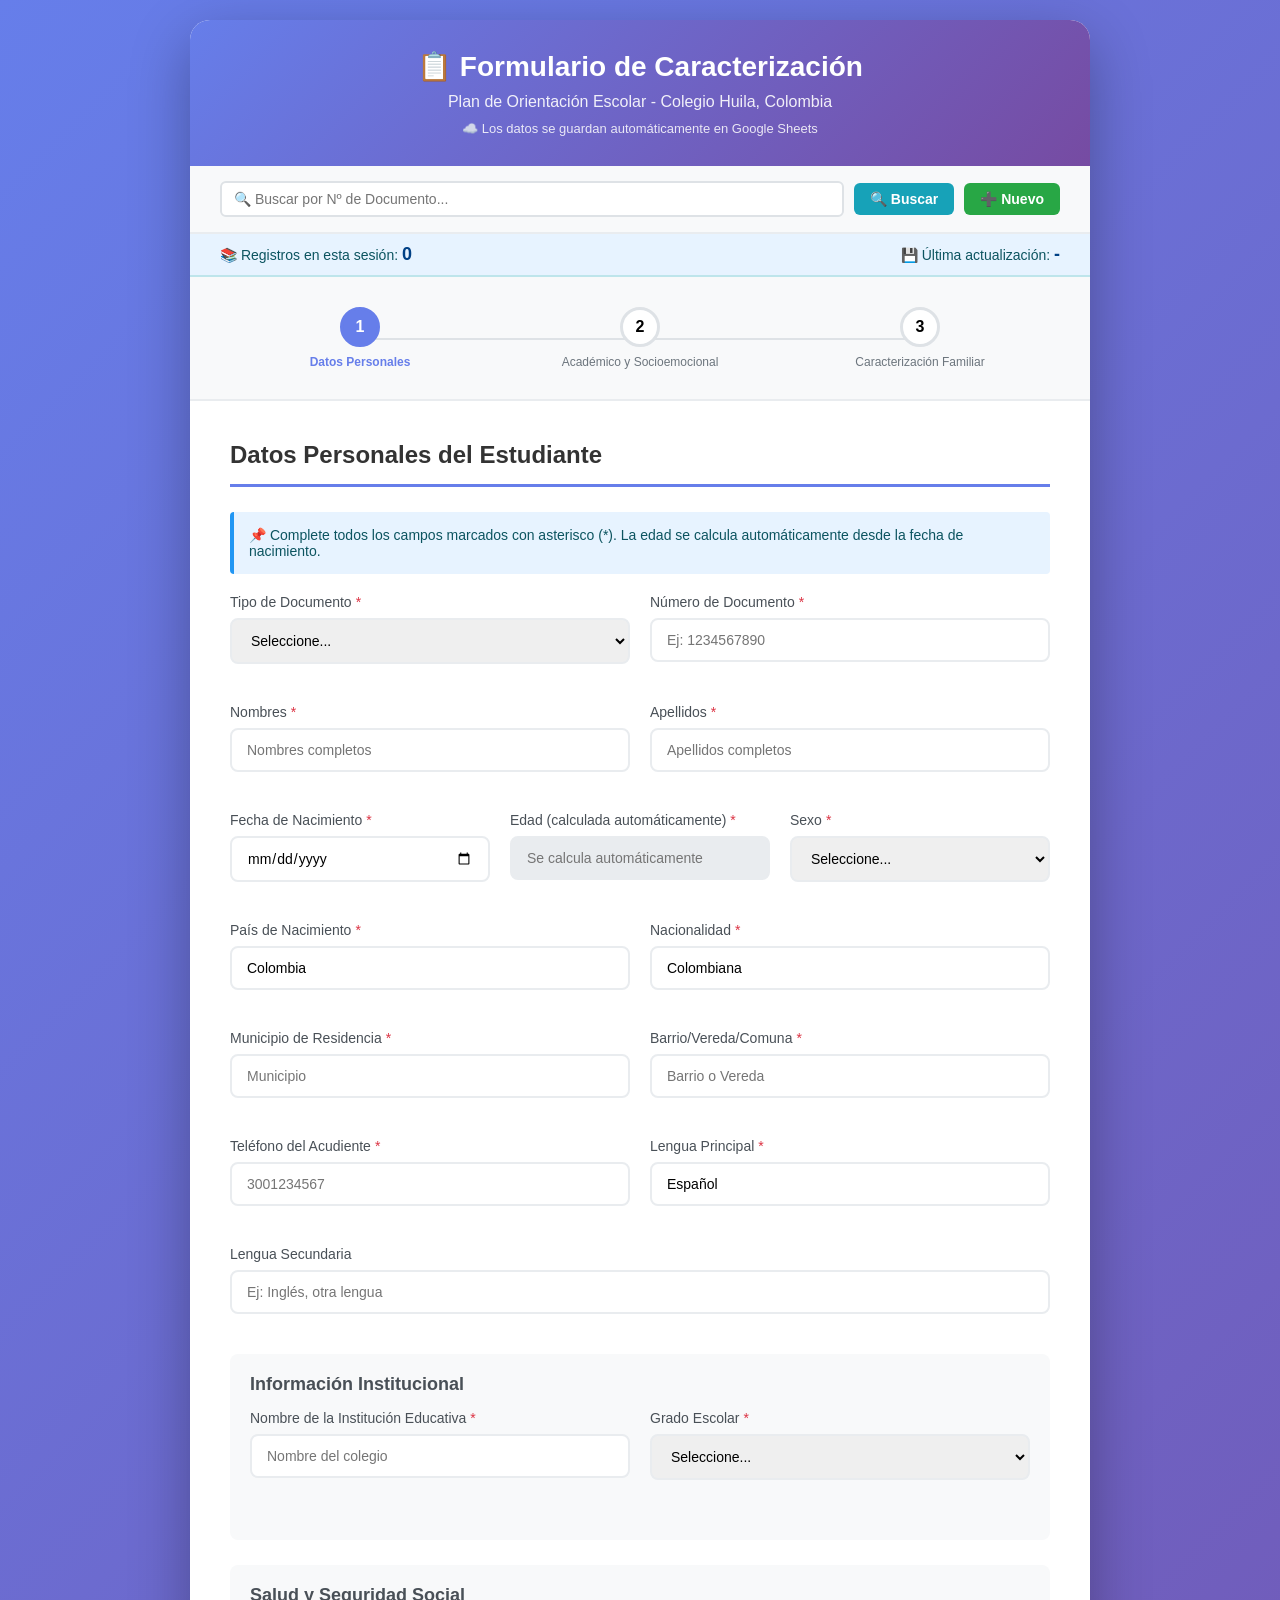
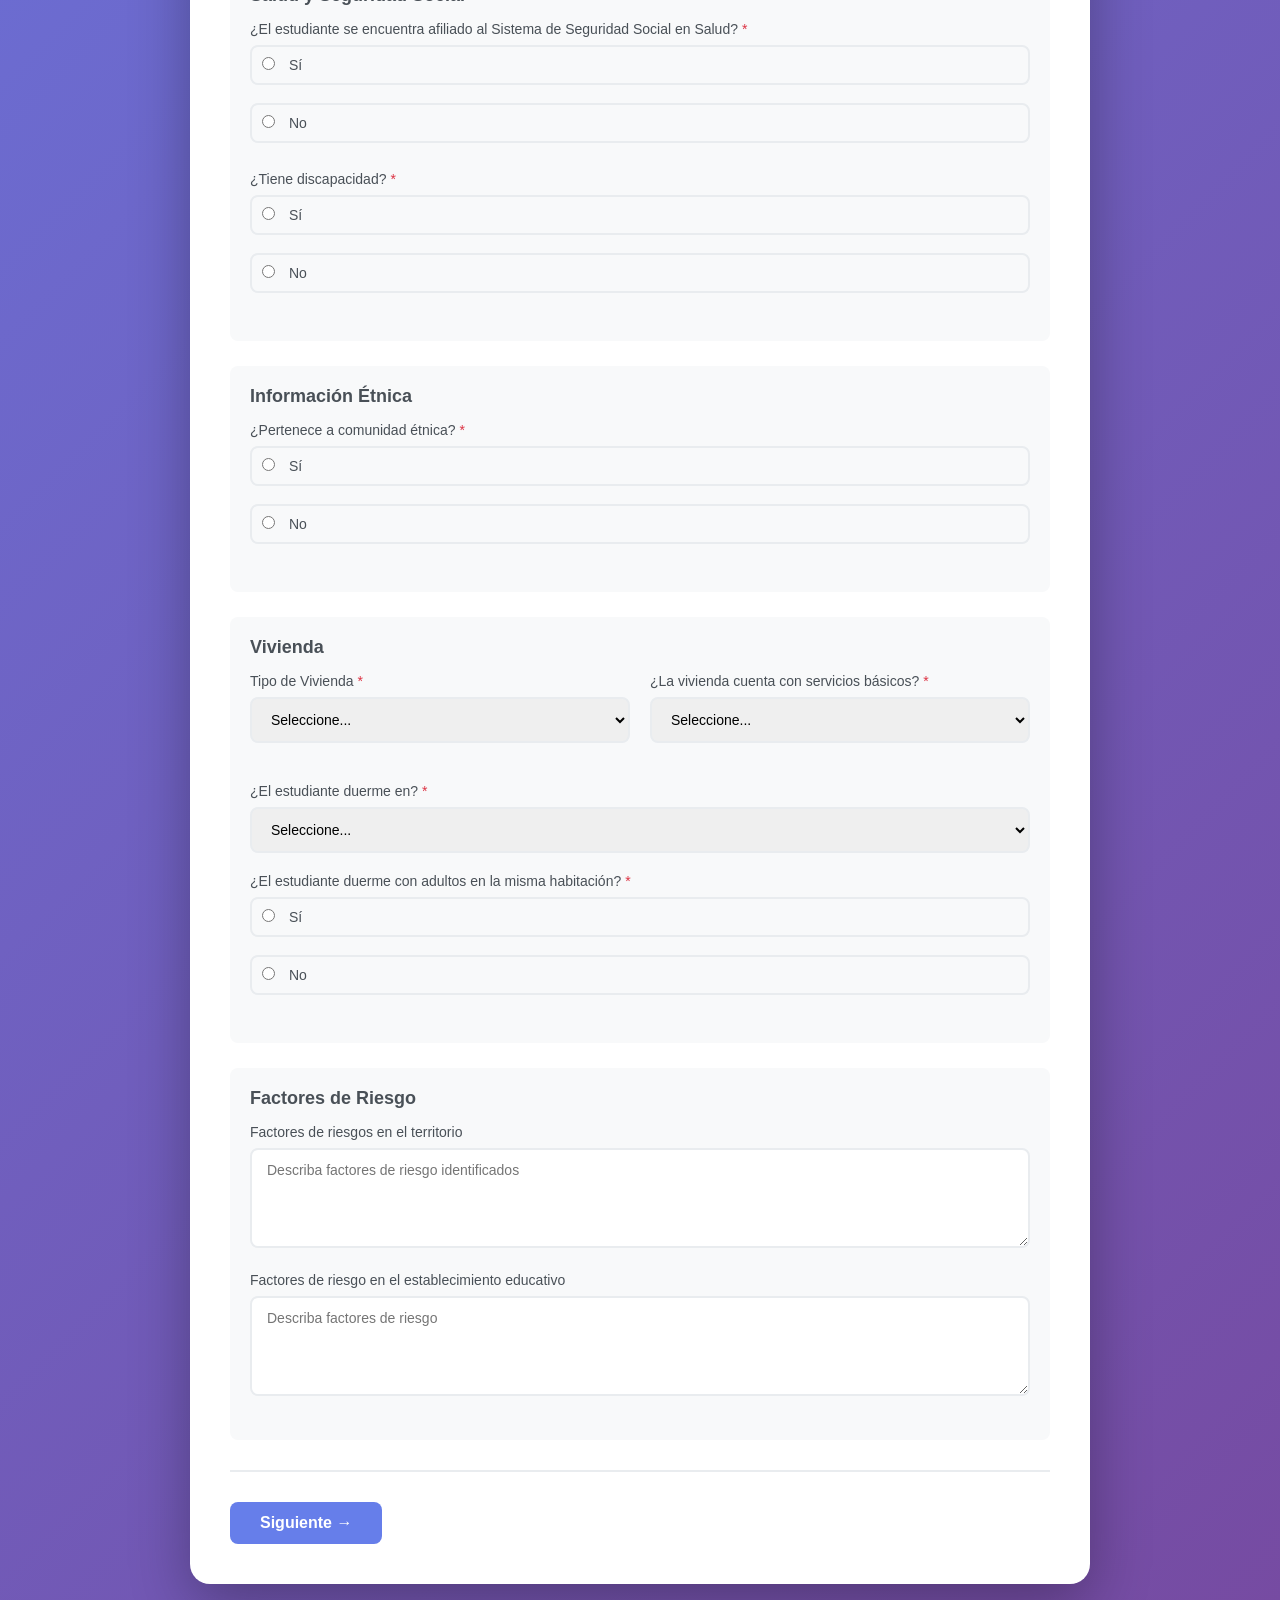
==== index.html @ 30c09727 "Remove Google Sheets configuration section Removed configuration section for Google Sheets integrati" ====
<!DOCTYPE html>
<html lang="es">
<head>
    <meta charset="UTF-8">
    <meta name="viewport" content="width=device-width, initial-scale=1.0">
    <title>Formulario de Caracterización - Plan de Orientación Escolar</title>
    <style>
        * {
            margin: 0;
            padding: 0;
            box-sizing: border-box;
        }

        body {
            font-family: 'Segoe UI', Tahoma, Geneva, Verdana, sans-serif;
            background: linear-gradient(135deg, #667eea 0%, #764ba2 100%);
            min-height: 100vh;
            padding: 20px;
        }

        .container {
            max-width: 900px;
            margin: 0 auto;
            background: white;
            border-radius: 20px;
            box-shadow: 0 20px 60px rgba(0,0,0,0.3);
            overflow: hidden;
        }

        .header {
            background: linear-gradient(135deg, #667eea 0%, #764ba2 100%);
            color: white;
            padding: 30px;
            text-align: center;
        }

        .header h1 {
            font-size: 28px;
            margin-bottom: 10px;
        }

        .header p {
            font-size: 16px;
            opacity: 0.9;
        }

        .toolbar {
            background: #f8f9fa;
            padding: 15px 30px;
            border-bottom: 2px solid #e9ecef;
            display: flex;
            gap: 10px;
            flex-wrap: wrap;
            align-items: center;
        }

        .toolbar input {
            padding: 8px 12px;
            border: 2px solid #dee2e6;
            border-radius: 6px;
            font-size: 14px;
            flex: 1;
            min-width: 200px;
        }

        .toolbar button {
            padding: 8px 16px;
            border: none;
            border-radius: 6px;
            font-weight: 600;
            cursor: pointer;
            transition: all 0.3s ease;
            font-size: 14px;
        }

        .btn-search {
            background: #17a2b8;
            color: white;
        }

        .btn-new {
            background: #28a745;
            color: white;
        }

        .toolbar button:hover {
            transform: translateY(-2px);
            box-shadow: 0 4px 12px rgba(0,0,0,0.2);
        }

        .stats {
            background: #e7f3ff;
            padding: 10px 30px;
            border-bottom: 2px solid #bee5eb;
            display: flex;
            justify-content: space-between;
            align-items: center;
        }

        .stats-item {
            font-size: 14px;
            color: #0c5460;
        }

        .stats-item strong {
            font-size: 18px;
            color: #004085;
        }

        .connection-status {
            display: inline-block;
            width: 10px;
            height: 10px;
            border-radius: 50%;
            background: #dc3545;
            margin-right: 5px;
        }

        .connection-status.connected {
            background: #28a745;
        }

        .progress-bar {
            display: flex;
            justify-content: space-between;
            padding: 20px 30px;
            background: #f8f9fa;
            border-bottom: 2px solid #e9ecef;
        }

        .progress-step {
            flex: 1;
            text-align: center;
            position: relative;
            padding: 10px;
        }

        .progress-step::before {
            content: '';
            position: absolute;
            top: 50%;
            left: 0;
            right: 0;
            height: 2px;
            background: #dee2e6;
            z-index: 0;
        }

        .progress-step:first-child::before {
            left: 50%;
        }

        .progress-step:last-child::before {
            right: 50%;
        }

        .step-circle {
            width: 40px;
            height: 40px;
            border-radius: 50%;
            background: white;
            border: 3px solid #dee2e6;
            display: inline-flex;
            align-items: center;
            justify-content: center;
            font-weight: bold;
            position: relative;
            z-index: 1;
            transition: all 0.3s ease;
        }

        .progress-step.active .step-circle {
            background: #667eea;
            border-color: #667eea;
            color: white;
        }

        .progress-step.completed .step-circle {
            background: #28a745;
            border-color: #28a745;
            color: white;
        }

        .step-label {
            display: block;
            margin-top: 8px;
            font-size: 12px;
            color: #6c757d;
            font-weight: 500;
        }

        .progress-step.active .step-label {
            color: #667eea;
            font-weight: 600;
        }

        .form-content {
            padding: 40px;
        }

        .form-section {
            display: none;
        }

        .form-section.active {
            display: block;
            animation: fadeIn 0.5s ease;
        }

        @keyframes fadeIn {
            from {
                opacity: 0;
                transform: translateY(20px);
            }
            to {
                opacity: 1;
                transform: translateY(0);
            }
        }

        .section-title {
            font-size: 24px;
            color: #333;
            margin-bottom: 25px;
            padding-bottom: 15px;
            border-bottom: 3px solid #667eea;
        }

        .form-row {
            display: grid;
            grid-template-columns: repeat(auto-fit, minmax(250px, 1fr));
            gap: 20px;
            margin-bottom: 20px;
        }

        .form-group {
            margin-bottom: 20px;
        }

        .form-group label {
            display: block;
            margin-bottom: 8px;
            color: #495057;
            font-weight: 500;
            font-size: 14px;
        }

        .form-group label.required::after {
            content: '*';
            color: #dc3545;
            margin-left: 4px;
        }

        .form-group input,
        .form-group select,
        .form-group textarea {
            width: 100%;
            padding: 12px 15px;
            border: 2px solid #e9ecef;
            border-radius: 8px;
            font-size: 14px;
            transition: all 0.3s ease;
            font-family: inherit;
        }

        .form-group input:focus,
        .form-group select:focus,
        .form-group textarea:focus {
            outline: none;
            border-color: #667eea;
            box-shadow: 0 0 0 3px rgba(102, 126, 234, 0.1);
        }

        .form-group input:read-only {
            background: #e9ecef;
            cursor: not-allowed;
        }

        .form-group textarea {
            min-height: 100px;
            resize: vertical;
        }

        .checkbox-group,
        .radio-group {
            display: flex;
            flex-direction: column;
            gap: 10px;
        }

        .checkbox-item,
        .radio-item {
            display: flex;
            align-items: center;
            padding: 10px;
            border: 2px solid #e9ecef;
            border-radius: 8px;
            cursor: pointer;
            transition: all 0.3s ease;
        }

        .checkbox-item:hover,
        .radio-item:hover {
            background: #f8f9fa;
            border-color: #667eea;
        }

        .checkbox-item input,
        .radio-item input {
            width: auto;
            margin-right: 10px;
            cursor: pointer;
        }

        .button-group {
            display: flex;
            justify-content: space-between;
            margin-top: 30px;
            padding-top: 30px;
            border-top: 2px solid #e9ecef;
        }

        .btn {
            padding: 12px 30px;
            border: none;
            border-radius: 8px;
            font-size: 16px;
            font-weight: 600;
            cursor: pointer;
            transition: all 0.3s ease;
            display: inline-flex;
            align-items: center;
            gap: 8px;
        }

        .btn-primary {
            background: #667eea;
            color: white;
        }

        .btn-primary:hover {
            background: #5568d3;
            transform: translateY(-2px);
            box-shadow: 0 5px 15px rgba(102, 126, 234, 0.3);
        }

        .btn-secondary {
            background: #6c757d;
            color: white;
        }

        .btn-secondary:hover {
            background: #5a6268;
        }

        .btn-success {
            background: #28a745;
            color: white;
        }

        .btn-success:hover {
            background: #218838;
            transform: translateY(-2px);
            box-shadow: 0 5px 15px rgba(40, 167, 69, 0.3);
        }

        .btn:disabled {
            opacity: 0.5;
            cursor: not-allowed;
        }

        .alert {
            padding: 15px 20px;
            border-radius: 8px;
            margin-bottom: 20px;
            display: none;
        }

        .alert.show {
            display: block;
            animation: slideDown 0.3s ease;
        }

        @keyframes slideDown {
            from {
                opacity: 0;
                transform: translateY(-10px);
            }
            to {
                opacity: 1;
                transform: translateY(0);
            }
        }

        .alert-success {
            background: #d4edda;
            border: 1px solid #c3e6cb;
            color: #155724;
        }

        .alert-danger {
            background: #f8d7da;
            border: 1px solid #f5c6cb;
            color: #721c24;
        }

        .alert-info {
            background: #d1ecf1;
            border: 1px solid #bee5eb;
            color: #0c5460;
        }

        .subsection {
            background: #f8f9fa;
            padding: 20px;
            border-radius: 8px;
            margin-bottom: 25px;
        }

        .subsection-title {
            font-size: 18px;
            color: #495057;
            margin-bottom: 15px;
            font-weight: 600;
        }

        .info-box {
            background: #e7f3ff;
            border-left: 4px solid #2196F3;
            padding: 15px;
            margin-bottom: 20px;
            border-radius: 4px;
        }

        .info-box p {
            margin: 0;
            color: #0c5460;
            font-size: 14px;
        }

        .loading {
            display: none;
            text-align: center;
            padding: 20px;
        }

        .loading.show {
            display: block;
        }

        .spinner {
            border: 4px solid #f3f3f3;
            border-top: 4px solid #667eea;
            border-radius: 50%;
            width: 40px;
            height: 40px;
            animation: spin 1s linear infinite;
            margin: 0 auto;
        }

        @keyframes spin {
            0% { transform: rotate(0deg); }
            100% { transform: rotate(360deg); }
        }

        @media (max-width: 768px) {
            .form-content {
                padding: 20px;
            }

            .header h1 {
                font-size: 22px;
            }

            .section-title {
                font-size: 20px;
            }

            .toolbar {
                padding: 15px;
            }

            .stats {
                flex-direction: column;
                gap: 10px;
            }
        }
    </style>
</head>
<body>
    <div class="container">
        <div class="header">
            <h1>📋 Formulario de Caracterización</h1>
            <p>Plan de Orientación Escolar - Colegio Huila, Colombia</p>
            <p style="font-size: 13px; margin-top: 10px; opacity: 0.85;">
                ☁️ Los datos se guardan automáticamente en Google Sheets
            </p>
        </div>

        <div class="toolbar">
            <input type="text" id="searchDoc" placeholder="🔍 Buscar por Nº de Documento..." />
            <button class="btn-search" onclick="buscarEstudiante()">🔍 Buscar</button>
            <button class="btn-new" onclick="nuevoRegistro()">➕ Nuevo</button>
        </div>

        <div class="stats">
            <div class="stats-item">
                📚 Registros en esta sesión: <strong id="totalEstudiantes">0</strong>
            </div>
            <div class="stats-item">
                💾 Última actualización: <strong id="ultimaActualizacion">-</strong>
            </div>
        </div>

        <div class="progress-bar">
            <div class="progress-step active" data-step="1">
                <span class="step-circle">1</span>
                <span class="step-label">Datos Personales</span>
            </div>
            <div class="progress-step" data-step="2">
                <span class="step-circle">2</span>
                <span class="step-label">Académico y Socioemocional</span>
            </div>
            <div class="progress-step" data-step="3">
                <span class="step-circle">3</span>
                <span class="step-label">Caracterización Familiar</span>
            </div>
        </div>

        <form id="caracterizacionForm">
            <div class="form-content">
                <div id="alertContainer"></div>
                
                <div class="loading" id="loadingIndicator">
                    <div class="spinner"></div>
                    <p style="margin-top: 10px; color: #667eea;">Guardando en Google Sheets...</p>
                </div>

                <!-- SECCIÓN 1: DATOS PERSONALES DEL ESTUDIANTE -->
                <div class="form-section active" data-section="1">
                    <h2 class="section-title">Datos Personales del Estudiante</h2>
                    
                    <div class="info-box">
                        <p>📌 Complete todos los campos marcados con asterisco (*). La edad se calcula automáticamente desde la fecha de nacimiento.</p>
                    </div>

                    <div class="form-row">
                        <div class="form-group">
                            <label class="required">Tipo de Documento</label>
                            <select name="tipoDocumento" required>
                                <option value="">Seleccione...</option>
                                <option value="TI">Tarjeta de Identidad</option>
                                <option value="CC">Cédula de Ciudadanía</option>
                                <option value="NUIP">NUIP</option>
                                <option value="CE">Cédula de Extranjería</option>
                            </select>
                        </div>

                        <div class="form-group">
                            <label class="required">Número de Documento</label>
                            <input type="text" name="numeroDocumento" id="numeroDocumento" required placeholder="Ej: 1234567890">
                        </div>
                    </div>

                    <div class="form-row">
                        <div class="form-group">
                            <label class="required">Nombres</label>
                            <input type="text" name="nombres" required placeholder="Nombres completos">
                        </div>

                        <div class="form-group">
                            <label class="required">Apellidos</label>
                            <input type="text" name="apellidos" required placeholder="Apellidos completos">
                        </div>
                    </div>

                    <div class="form-row">
                        <div class="form-group">
                            <label class="required">Fecha de Nacimiento</label>
                            <input type="date" name="fechaNacimiento" id="fechaNacimiento" required>
                        </div>

                        <div class="form-group">
                            <label class="required">Edad (calculada automáticamente)</label>
                            <input type="number" name="edad" id="edad" readonly placeholder="Se calcula automáticamente">
                        </div>

                        <div class="form-group">
                            <label class="required">Sexo</label>
                            <select name="sexo" required>
                                <option value="">Seleccione...</option>
                                <option value="M">Masculino</option>
                                <option value="F">Femenino</option>
                            </select>
                        </div>
                    </div>

                    <div class="form-row">
                        <div class="form-group">
                            <label class="required">País de Nacimiento</label>
                            <input type="text" name="paisNacimiento" required value="Colombia">
                        </div>

                        <div class="form-group">
                            <label class="required">Nacionalidad</label>
                            <input type="text" name="nacionalidad" required value="Colombiana">
                        </div>
                    </div>

                    <div class="form-row">
                        <div class="form-group">
                            <label class="required">Municipio de Residencia</label>
                            <input type="text" name="municipioResidencia" required placeholder="Municipio">
                        </div>

                        <div class="form-group">
                            <label class="required">Barrio/Vereda/Comuna</label>
                            <input type="text" name="barrioVereda" required placeholder="Barrio o Vereda">
                        </div>
                    </div>

                    <div class="form-row">
                        <div class="form-group">
                            <label class="required">Teléfono del Acudiente</label>
                            <input type="tel" name="telefonoAcudiente" required placeholder="3001234567">
                        </div>

                        <div class="form-group">
                            <label class="required">Lengua Principal</label>
                            <input type="text" name="lenguaPrincipal" required value="Español">
                        </div>
                    </div>

                    <div class="form-row">
                        <div class="form-group">
                            <label>Lengua Secundaria</label>
                            <input type="text" name="lenguaSecundaria" placeholder="Ej: Inglés, otra lengua">
                        </div>
                    </div>

                    <div class="subsection">
                        <h3 class="subsection-title">Información Institucional</h3>
                        
                        <div class="form-row">
                            <div class="form-group">
                                <label class="required">Nombre de la Institución Educativa</label>
                                <input type="text" name="institucionEducativa" required placeholder="Nombre del colegio">
                            </div>

                            <div class="form-group">
                                <label class="required">Grado Escolar</label>
                                <select name="gradoEscolar" required>
                                    <option value="">Seleccione...</option>
                                    <option value="Transición">Transición</option>
                                    <option value="1">Primero</option>
                                    <option value="2">Segundo</option>
                                    <option value="3">Tercero</option>
                                    <option value="4">Cuarto</option>
                                    <option value="5">Quinto</option>
                                    <option value="6">Sexto</option>
                                    <option value="7">Séptimo</option>
                                    <option value="8">Octavo</option>
                                    <option value="9">Noveno</option>
                                    <option value="10">Décimo</option>
                                    <option value="11">Once</option>
                                </select>
                            </div>
                        </div>
                    </div>

                    <div class="subsection">
                        <h3 class="subsection-title">Salud y Seguridad Social</h3>
                        
                        <div class="form-group">
                            <label class="required">¿El estudiante se encuentra afiliado al Sistema de Seguridad Social en Salud?</label>
                            <div class="radio-group">
                                <label class="radio-item">
                                    <input type="radio" name="afiliadoSalud" value="Si" required>
                                    Sí
                                </label>
                                <label class="radio-item">
                                    <input type="radio" name="afiliadoSalud" value="No" required>
                                    No
                                </label>
                            </div>
                        </div>

                        <div class="form-group">
                            <label class="required">¿Tiene discapacidad?</label>
                            <div class="radio-group">
                                <label class="radio-item">
                                    <input type="radio" name="tieneDiscapacidad" value="Si" required>
                                    Sí
                                </label>
                                <label class="radio-item">
                                    <input type="radio" name="tieneDiscapacidad" value="No" required>
                                    No
                                </label>
                            </div>
                        </div>

                        <div class="form-group" id="categoriaDiscapacidadGroup" style="display:none;">
                            <label>Categoría de Discapacidad</label>
                            <select name="categoriaDiscapacidad">
                                <option value="">Seleccione...</option>
                                <option value="Fisica">Física</option>
                                <option value="Visual">Visual</option>
                                <option value="Auditiva">Auditiva</option>
                                <option value="Cognitiva">Cognitiva</option>
                                <option value="Psicosocial">Psicosocial</option>
                                <option value="Multiple">Múltiple</option>
                                <option value="Otra">Otra</option>
                            </select>
                        </div>
                    </div>

                    <div class="subsection">
                        <h3 class="subsection-title">Información Étnica</h3>
                        
                        <div class="form-group">
                            <label class="required">¿Pertenece a comunidad étnica?</label>
                            <div class="radio-group">
                                <label class="radio-item">
                                    <input type="radio" name="perteneceEtnia" value="Si" required>
                                    Sí
                                </label>
                                <label class="radio-item">
                                    <input type="radio" name="perteneceEtnia" value="No" required>
                                    No
                                </label>
                            </div>
                        </div>

                        <div class="form-group" id="tipoEtniaGroup" style="display:none;">
                            <label>Tipo de Etnia</label>
                            <select name="tipoEtnia">
                                <option value="">Seleccione...</option>
                                <option value="Indigena">Indígena</option>
                                <option value="Afrodescendiente">Afrodescendiente</option>
                                <option value="Raizal">Raizal</option>
                                <option value="Palenquero">Palenquero</option>
                                <option value="Gitano">Gitano/ROM</option>
                            </select>
                        </div>

                        <div class="form-group" id="puebloIndigenaGroup" style="display:none;">
                            <label>Si es indígena, mencione pueblo o resguardo</label>
                            <input type="text" name="puebloIndigena" placeholder="Nombre del pueblo o resguardo">
                        </div>
                    </div>

                    <div class="subsection">
                        <h3 class="subsection-title">Vivienda</h3>
                        
                        <div class="form-row">
                            <div class="form-group">
                                <label class="required">Tipo de Vivienda</label>
                                <select name="tipoVivienda" required>
                                    <option value="">Seleccione...</option>
                                    <option value="Casa">Casa</option>
                                    <option value="Apartamento">Apartamento</option>
                                    <option value="Cuarto">Cuarto</option>
                                    <option value="Otro">Otro</option>
                                </select>
                            </div>

                            <div class="form-group">
                                <label class="required">¿La vivienda cuenta con servicios básicos?</label>
                                <select name="serviciosBasicos" required>
                                    <option value="">Seleccione...</option>
                                    <option value="Todos">Todos los servicios</option>
                                    <option value="Parcial">Servicios parciales</option>
                                    <option value="Ninguno">Sin servicios</option>
                                </select>
                            </div>
                        </div>

                        <div class="form-group">
                            <label class="required">¿El estudiante duerme en?</label>
                            <select name="estudianteDuermeEn" required>
                                <option value="">Seleccione...</option>
                                <option value="Cama propia">Cama propia</option>
                                <option value="Cama compartida con hermanos">Cama compartida con hermanos</option>
                                <option value="Cama compartida con adultos">Cama compartida con adultos</option>
                                <option value="Otro">Otro</option>
                            </select>
                        </div>

                        <div class="form-group">
                            <label class="required">¿El estudiante duerme con adultos en la misma habitación?</label>
                            <div class="radio-group">
                                <label class="radio-item">
                                    <input type="radio" name="duermeConAdultos" value="Si" required>
                                    Sí
                                </label>
                                <label class="radio-item">
                                    <input type="radio" name="duermeConAdultos" value="No" required>
                                    No
                                </label>
                            </div>
                        </div>
                    </div>

                    <div class="subsection">
                        <h3 class="subsection-title">Factores de Riesgo</h3>
                        
                        <div class="form-group">
                            <label>Factores de riesgos en el territorio</label>
                            <textarea name="factoresRiesgoTerritorio" placeholder="Describa factores de riesgo identificados"></textarea>
                        </div>

                        <div class="form-group">
                            <label>Factores de riesgo en el establecimiento educativo</label>
                            <textarea name="factoresRiesgoColegio" placeholder="Describa factores de riesgo"></textarea>
                        </div>
                    </div>
                </div>

                <!-- SECCIÓN 2: ACADÉMICO Y SOCIOEMOCIONAL -->
                <div class="form-section" data-section="2">
                    <h2 class="section-title">Caracterización Académica y Socioemocional</h2>
                    
                    <div class="info-box">
                        <p>🎓 Esta sección nos ayuda a conocer mejor tus intereses, fortalezas y necesidades.</p>
                    </div>

                    <div class="subsection">
                        <h3 class="subsection-title">Aspecto Académico</h3>
                        
                        <div class="form-group">
                            <label>¿Qué aspectos del colegio te generan más entusiasmo o motivación?</label>
                            <textarea name="entusiasmoMotivacion" placeholder="Comparte qué es lo que más te gusta del colegio..."></textarea>
                        </div>

                        <div class="form-group">
                            <label>¿En qué asignaturas te sientes más fuerte y en cuáles necesitas apoyo?</label>
                            <textarea name="asignaturasFortalezas" placeholder="Menciona las asignaturas..."></textarea>
                        </div>

                        <div class="form-group">
                            <label>¿Tienes un lugar adecuado para estudiar en casa?</label>
                            <div class="radio-group">
                                <label class="radio-item">
                                    <input type="radio" name="lugarEstudio" value="Si">
                                    Sí
                                </label>
                                <label class="radio-item">
                                    <input type="radio" name="lugarEstudio" value="No">
                                    No
                                </label>
                                <label class="radio-item">
                                    <input type="radio" name="lugarEstudio" value="A veces">
                                    A veces
                                </label>
                            </div>
                        </div>
                    </div>

                    <div class="subsection">
                        <h3 class="subsection-title">Aspecto Socioemocional</h3>
                        
                        <div class="form-group">
                            <label>¿Cómo sueles manejar las emociones fuertes?</label>
                            <textarea name="manejoEmociones" placeholder="Describe cómo manejas tus emociones..."></textarea>
                        </div>

                        <div class="form-group">
                            <label>¿Qué acciones haces para cuidar tu salud física y emocional?</label>
                            <textarea name="accionesSalud" placeholder="Comparte qué haces para cuidarte..."></textarea>
                        </div>
                    </div>
                </div>

                <!-- SECCIÓN 3: CARACTERIZACIÓN FAMILIAR -->
                <div class="form-section" data-section="3">
                    <h2 class="section-title">Caracterización Familiar</h2>
                    
                    <div class="info-box">
                        <p>👨‍👩‍👧‍👦 Información del contexto familiar del estudiante.</p>
                    </div>

                    <div class="subsection">
                        <h3 class="subsection-title">Información de la Madre</h3>
                        
                        <div class="form-row">
                            <div class="form-group">
                                <label>Documento</label>
                                <input type="text" name="documentoMadre" placeholder="Número de documento">
                            </div>

                            <div class="form-group">
                                <label>Edad</label>
                                <input type="number" name="edadMadre" min="18" max="100">
                            </div>
                        </div>

                        <div class="form-row">
                            <div class="form-group">
                                <label>Nivel de escolaridad</label>
                                <select name="escolaridadMadre">
                                    <option value="">Seleccione...</option>
                                    <option value="Ninguno">Ninguno</option>
                                    <option value="Primaria incompleta">Primaria incompleta</option>
                                    <option value="Primaria completa">Primaria completa</option>
                                    <option value="Secundaria incompleta">Secundaria incompleta</option>
                                    <option value="Secundaria completa">Secundaria completa</option>
                                    <option value="Técnico">Técnico</option>
                                    <option value="Tecnólogo">Tecnólogo</option>
                                    <option value="Profesional">Profesional</option>
                                    <option value="Posgrado">Posgrado</option>
                                </select>
                            </div>

                            <div class="form-group">
                                <label>Ocupación</label>
                                <input type="text" name="ocupacionMadre">
                            </div>
                        </div>
                    </div>

                    <div class="subsection">
                        <h3 class="subsection-title">Información del Padre</h3>
                        
                        <div class="form-row">
                            <div class="form-group">
                                <label>Documento</label>
                                <input type="text" name="documentoPadre" placeholder="Número de documento">
                            </div>

                            <div class="form-group">
                                <label>Edad</label>
                                <input type="number" name="edadPadre" min="18" max="100">
                            </div>
                        </div>

                        <div class="form-row">
                            <div class="form-group">
                                <label>Nivel de escolaridad</label>
                                <select name="escolaridadPadre">
                                    <option value="">Seleccione...</option>
                                    <option value="Ninguno">Ninguno</option>
                                    <option value="Primaria incompleta">Primaria incompleta</option>
                                    <option value="Primaria completa">Primaria completa</option>
                                    <option value="Secundaria incompleta">Secundaria incompleta</option>
                                    <option value="Secundaria completa">Secundaria completa</option>
                                    <option value="Técnico">Técnico</option>
                                    <option value="Tecnólogo">Tecnólogo</option>
                                    <option value="Profesional">Profesional</option>
                                    <option value="Posgrado">Posgrado</option>
                                </select>
                            </div>

                            <div class="form-group">
                                <label>Ocupación</label>
                                <input type="text" name="ocupacionPadre">
                            </div>
                        </div>
                    </div>

                    <div class="subsection">
                        <h3 class="subsection-title">Composición Familiar</h3>
                        
                        <div class="form-group">
                            <label>Número de hermanos</label>
                            <input type="number" name="numeroHermanos" min="0" max="20">
                        </div>

                        <div class="form-group">
                            <label>Personas en el núcleo familiar</label>
                            <input type="number" name="personasNucleoFamiliar" min="1" max="30">
                        </div>
                    </div>
                </div>

                <!-- Botones de navegación -->
                <div class="button-group">
                    <button type="button" class="btn btn-secondary" id="prevBtn" style="display: none;">
                        ← Anterior
                    </button>
                    <button type="button" class="btn btn-primary" id="nextBtn">
                        Siguiente →
                    </button>
                    <button type="submit" class="btn btn-success" id="submitBtn" style="display: none;">
                        ☁️ Guardar en Google Sheets
                    </button>
                </div>
            </div>
        </form>
    </div>

    <script>
        // ============================================
        // CONFIGURACIÓN PERMANENTE
        // ============================================
        // URL de Google Apps Script (ya configurada)
        const GOOGLE_SCRIPT_URL = 'https://script.google.com/macros/s/AKfycbyZUnnhCw5KiCK1lvPFrTEKkR_JdPNa5Srig6cPA4wccN9uQWuBNBoA_IhY4uYNhBcLag/exec';
        
        // Variables globales
        let currentSection = 1;
        const totalSections = 3;
        const form = document.getElementById('caracterizacionForm');
        const prevBtn = document.getElementById('prevBtn');
        const nextBtn = document.getElementById('nextBtn');
        const submitBtn = document.getElementById('submitBtn');
        let contadorRegistros = 0;

        // Cargar URL guardada y ocultar configuración siempre
        window.addEventListener('load', () => {
            // La URL ya está hardcodeada en el código como GOOGLE_SCRIPT_URL
            // No se necesita configuración manual
        });

        // Cálculo automático de edad
        document.getElementById('fechaNacimiento').addEventListener('change', function() {
            const fechaNac = new Date(this.value);
            const hoy = new Date();
            let edad = hoy.getFullYear() - fechaNac.getFullYear();
            const mes = hoy.getMonth() - fechaNac.getMonth();
            
            if (mes < 0 || (mes === 0 && hoy.getDate() < fechaNac.getDate())) {
                edad--;
            }
            
            document.getElementById('edad').value = edad;
        });

        // Función para mostrar alertas
        function showAlert(message, type = 'success') {
            const alertContainer = document.getElementById('alertContainer');
            const alert = document.createElement('div');
            alert.className = `alert alert-${type} show`;
            alert.textContent = message;
            alertContainer.appendChild(alert);
            
            setTimeout(() => {
                alert.classList.remove('show');
                setTimeout(() => alert.remove(), 300);
            }, 5000);
        }

        // Función para buscar estudiante
        function buscarEstudiante() {
            const docBusqueda = document.getElementById('searchDoc').value.trim();
            
            if (!docBusqueda) {
                showAlert('⚠️ Ingrese un número de documento', 'danger');
                return;
            }

            document.getElementById('loadingIndicator').classList.add('show');

            fetch(GOOGLE_SCRIPT_URL + '?action=search&doc=' + docBusqueda)
                .then(response => response.json())
                .then(data => {
                    document.getElementById('loadingIndicator').classList.remove('show');
                    if (data.result === 'found') {
                        // Cargar datos en el formulario
                        for (let key in data.estudiante) {
                            const field = form.elements[key];
                            if (field) {
                                if (field.type === 'radio') {
                                    const option = form.querySelector(`[name="${key}"][value="${data.estudiante[key]}"]`);
                                    if (option) option.checked = true;
                                } else {
                                    field.value = data.estudiante[key];
                                }
                            }
                        }
                        showAlert(`✅ Estudiante encontrado: ${data.estudiante.nombres}`, 'info');
                    } else {
                        showAlert('❌ No se encontró estudiante con ese documento', 'danger');
                    }
                })
                .catch(error => {
                    document.getElementById('loadingIndicator').classList.remove('show');
                    showAlert('❌ Error al buscar: ' + error.message, 'danger');
                });
        }

        // Función para nuevo registro
        function nuevoRegistro() {
            form.reset();
            document.getElementById('searchDoc').value = '';
            currentSection = 1;
            showSection(1);
            showAlert('📝 Formulario limpio para nuevo registro', 'info');
        }

        // Función para actualizar visualización de secciones
        function showSection(n) {
            const sections = document.querySelectorAll('.form-section');
            const progressSteps = document.querySelectorAll('.progress-step');
            
            sections.forEach(section => section.classList.remove('active'));
            sections[n - 1].classList.add('active');
            
            progressSteps.forEach((step, index) => {
                step.classList.remove('active', 'completed');
                if (index + 1 < n) {
                    step.classList.add('completed');
                } else if (index + 1 === n) {
                    step.classList.add('active');
                }
            });
            
            prevBtn.style.display = n === 1 ? 'none' : 'inline-flex';
            nextBtn.style.display = n === totalSections ? 'none' : 'inline-flex';
            submitBtn.style.display = n === totalSections ? 'inline-flex' : 'none';
            
            window.scrollTo({ top: 0, behavior: 'smooth' });
        }

        // Validar sección actual
        function validateCurrentSection() {
            const currentSectionElement = document.querySelector(`.form-section[data-section="${currentSection}"]`);
            const requiredFields = currentSectionElement.querySelectorAll('[required]');
            
            for (let field of requiredFields) {
                if (!field.value.trim()) {
                    field.focus();
                    showAlert('⚠️ Complete todos los campos obligatorios (*)', 'danger');
                    return false;
                }
            }
            return true;
        }

        // Navegación
        nextBtn.addEventListener('click', () => {
            if (validateCurrentSection()) {
                currentSection++;
                showSection(currentSection);
            }
        });

        prevBtn.addEventListener('click', () => {
            currentSection--;
            showSection(currentSection);
        });

        // Lógica condicional
        document.querySelector('[name="tieneDiscapacidad"]').addEventListener('change', (e) => {
            document.getElementById('categoriaDiscapacidadGroup').style.display = 
                e.target.value === 'Si' ? 'block' : 'none';
        });

        document.querySelector('[name="perteneceEtnia"]').addEventListener('change', (e) => {
            document.getElementById('tipoEtniaGroup').style.display = 
                e.target.value === 'Si' ? 'block' : 'none';
        });

        document.addEventListener('change', (e) => {
            if (e.target.name === 'tipoEtnia') {
                document.getElementById('puebloIndigenaGroup').style.display = 
                    e.target.value === 'Indigena' ? 'block' : 'none';
            }
        });

        // Manejo del envío a Google Sheets
        form.addEventListener('submit', (e) => {
            e.preventDefault();
            
            if (!validateCurrentSection()) return;

            const formData = new FormData(form);
            const estudiante = {};
            
            for (let [key, value] of formData.entries()) {
                estudiante[key] = value;
            }

            estudiante.fechaRegistro = new Date().toLocaleString('es-CO');

            document.getElementById('loadingIndicator').classList.add('show');

            // Enviar a Google Sheets usando la URL configurada
            fetch(GOOGLE_SCRIPT_URL, {
                method: 'POST',
                mode: 'no-cors',
                headers: {
                    'Content-Type': 'application/json',
                },
                body: JSON.stringify(estudiante)
            })
            .then(() => {
                document.getElementById('loadingIndicator').classList.remove('show');
                contadorRegistros++;
                document.getElementById('totalEstudiantes').textContent = contadorRegistros;
                document.getElementById('ultimaActualizacion').textContent = new Date().toLocaleTimeString('es-CO');
                
                showAlert('✅ Datos guardados exitosamente en Google Sheets', 'success');
                
                setTimeout(() => {
                    if (confirm('¿Desea registrar otro estudiante?')) {
                        nuevoRegistro();
                    }
                }, 1500);
            })
            .catch(error => {
                document.getElementById('loadingIndicator').classList.remove('show');
                showAlert('❌ Error al guardar: ' + error.message, 'danger');
            });
        });

        // Inicializar
        showSection(1);
    </script>
</body>
</html>
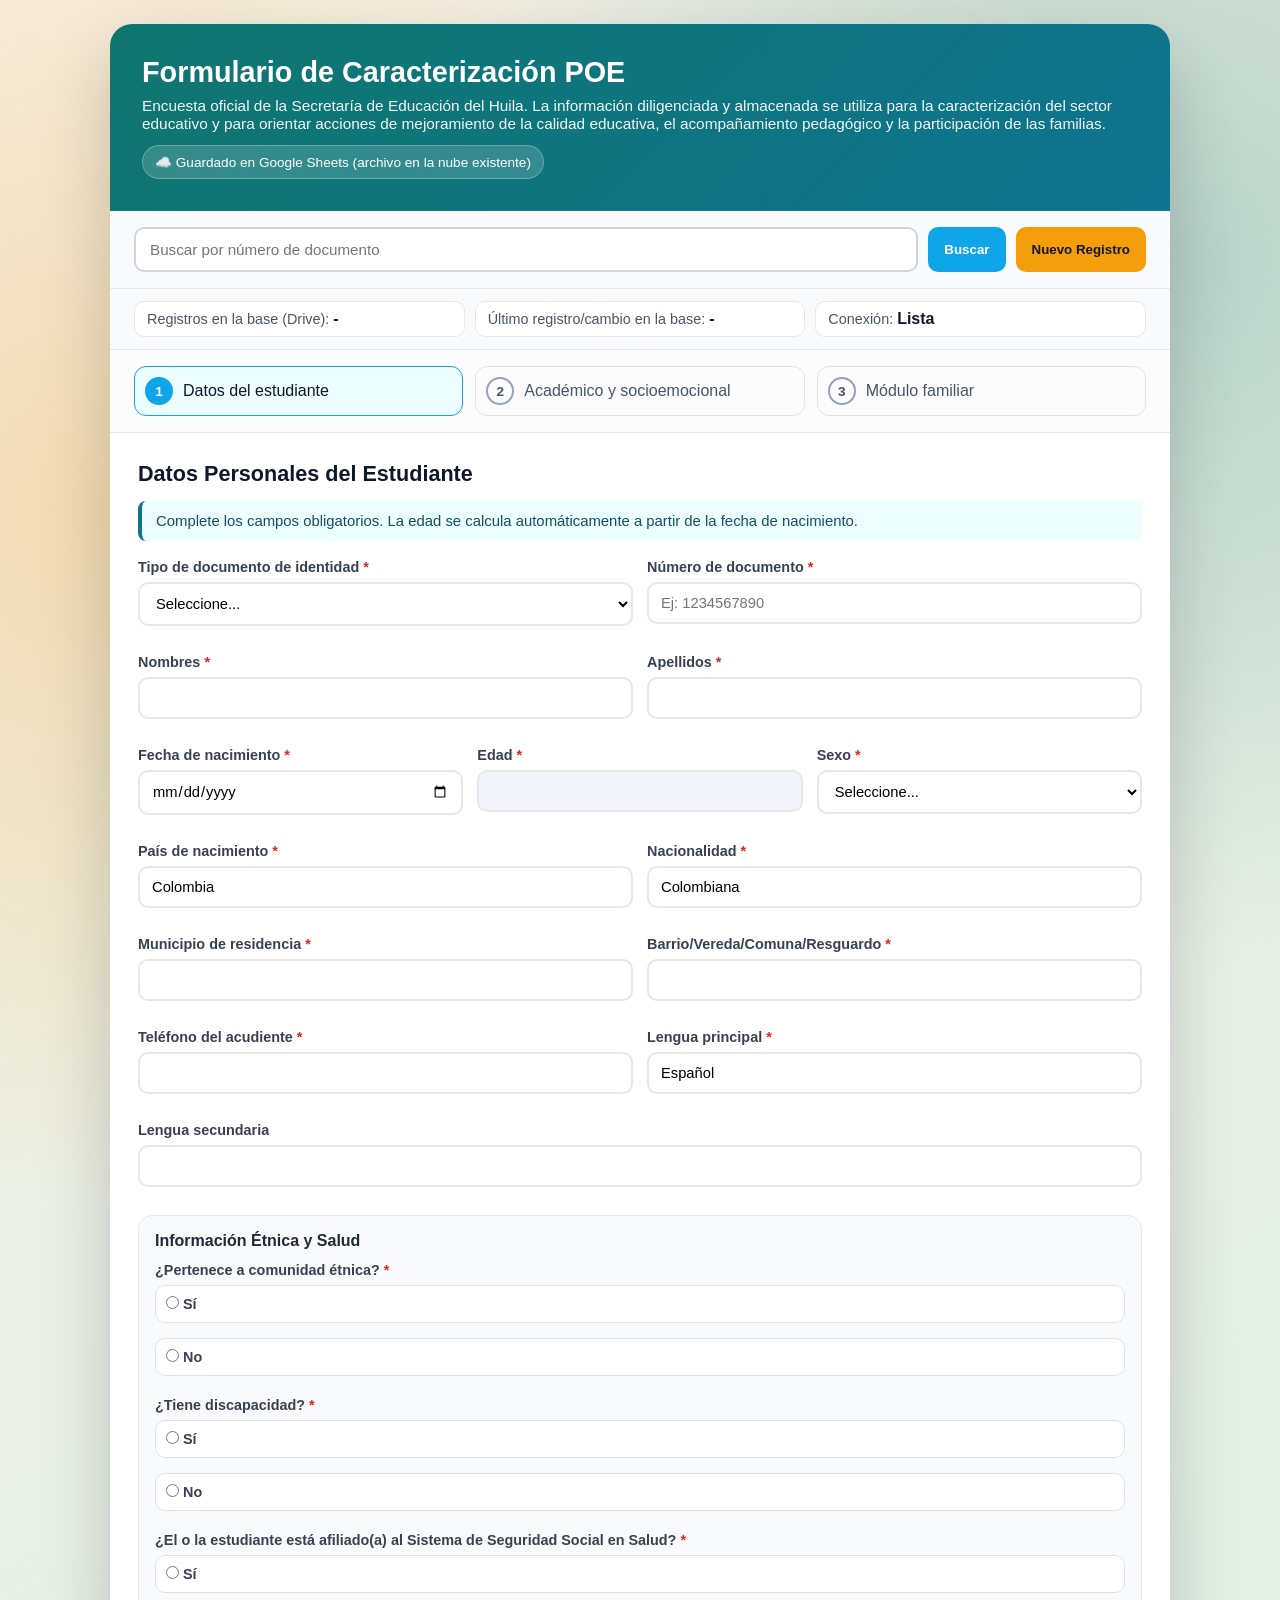
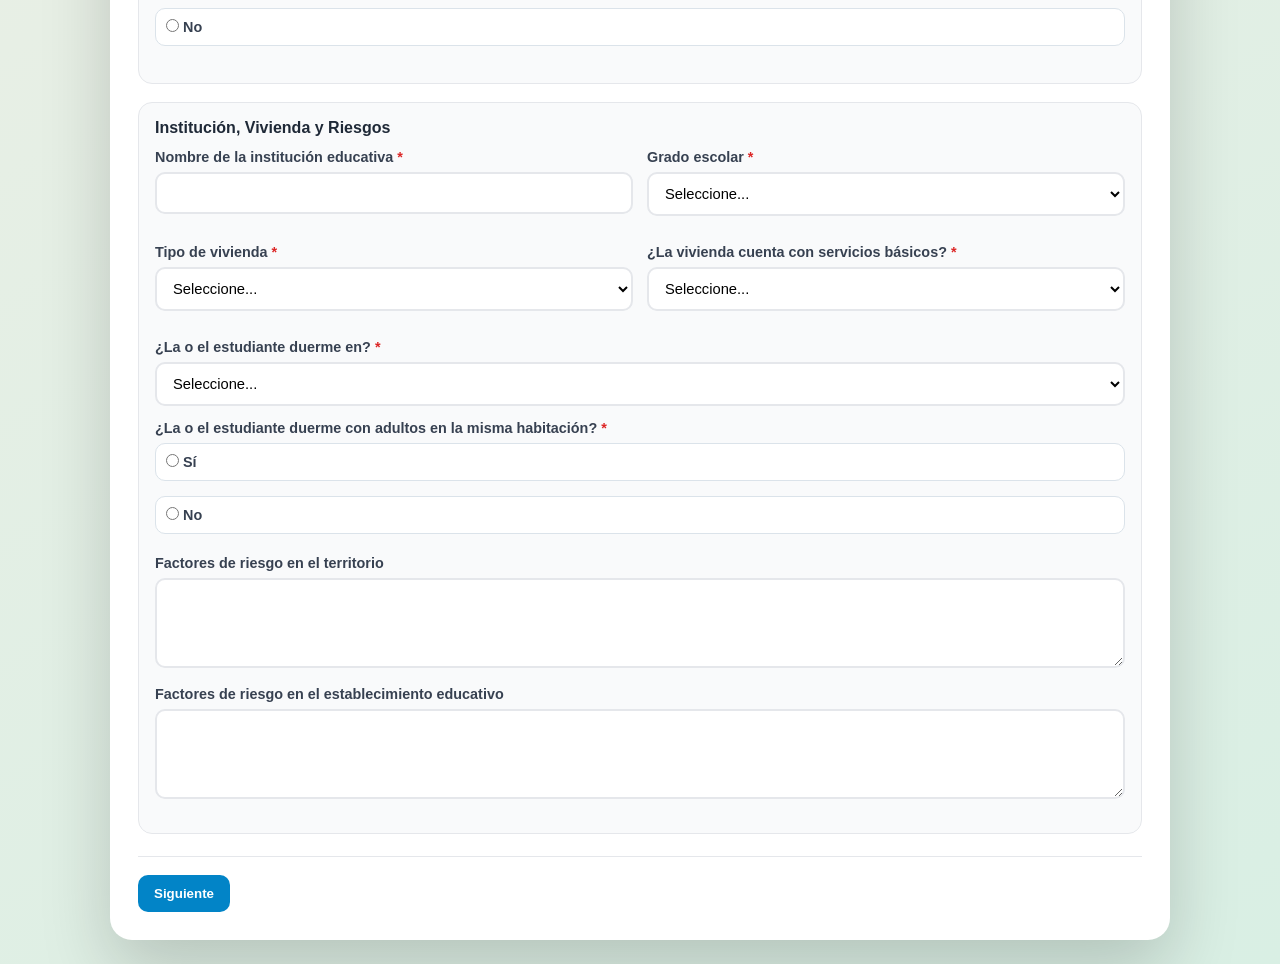
==== commit 79ba7b3a: "Actualizacion Pagina" ====
--- a/index.html
+++ b/index.html
@@ -3,550 +3,60 @@
 <head>
     <meta charset="UTF-8">
     <meta name="viewport" content="width=device-width, initial-scale=1.0">
-    <title>Formulario de Caracterización - Plan de Orientación Escolar</title>
-    <style>
-        * {
-            margin: 0;
-            padding: 0;
-            box-sizing: border-box;
-        }
-
-        body {
-            font-family: 'Segoe UI', Tahoma, Geneva, Verdana, sans-serif;
-            background: linear-gradient(135deg, #667eea 0%, #764ba2 100%);
-            min-height: 100vh;
-            padding: 20px;
-        }
-
-        .container {
-            max-width: 900px;
-            margin: 0 auto;
-            background: white;
-            border-radius: 20px;
-            box-shadow: 0 20px 60px rgba(0,0,0,0.3);
-            overflow: hidden;
-        }
-
-        .header {
-            background: linear-gradient(135deg, #667eea 0%, #764ba2 100%);
-            color: white;
-            padding: 30px;
-            text-align: center;
-        }
-
-        .header h1 {
-            font-size: 28px;
-            margin-bottom: 10px;
-        }
-
-        .header p {
-            font-size: 16px;
-            opacity: 0.9;
-        }
-
-        .toolbar {
-            background: #f8f9fa;
-            padding: 15px 30px;
-            border-bottom: 2px solid #e9ecef;
-            display: flex;
-            gap: 10px;
-            flex-wrap: wrap;
-            align-items: center;
-        }
-
-        .toolbar input {
-            padding: 8px 12px;
-            border: 2px solid #dee2e6;
-            border-radius: 6px;
-            font-size: 14px;
-            flex: 1;
-            min-width: 200px;
-        }
-
-        .toolbar button {
-            padding: 8px 16px;
-            border: none;
-            border-radius: 6px;
-            font-weight: 600;
-            cursor: pointer;
-            transition: all 0.3s ease;
-            font-size: 14px;
-        }
-
-        .btn-search {
-            background: #17a2b8;
-            color: white;
-        }
-
-        .btn-new {
-            background: #28a745;
-            color: white;
-        }
-
-        .toolbar button:hover {
-            transform: translateY(-2px);
-            box-shadow: 0 4px 12px rgba(0,0,0,0.2);
-        }
-
-        .stats {
-            background: #e7f3ff;
-            padding: 10px 30px;
-            border-bottom: 2px solid #bee5eb;
-            display: flex;
-            justify-content: space-between;
-            align-items: center;
-        }
-
-        .stats-item {
-            font-size: 14px;
-            color: #0c5460;
-        }
-
-        .stats-item strong {
-            font-size: 18px;
-            color: #004085;
-        }
-
-        .connection-status {
-            display: inline-block;
-            width: 10px;
-            height: 10px;
-            border-radius: 50%;
-            background: #dc3545;
-            margin-right: 5px;
-        }
-
-        .connection-status.connected {
-            background: #28a745;
-        }
-
-        .progress-bar {
-            display: flex;
-            justify-content: space-between;
-            padding: 20px 30px;
-            background: #f8f9fa;
-            border-bottom: 2px solid #e9ecef;
-        }
-
-        .progress-step {
-            flex: 1;
-            text-align: center;
-            position: relative;
-            padding: 10px;
-        }
-
-        .progress-step::before {
-            content: '';
-            position: absolute;
-            top: 50%;
-            left: 0;
-            right: 0;
-            height: 2px;
-            background: #dee2e6;
-            z-index: 0;
-        }
-
-        .progress-step:first-child::before {
-            left: 50%;
-        }
-
-        .progress-step:last-child::before {
-            right: 50%;
-        }
-
-        .step-circle {
-            width: 40px;
-            height: 40px;
-            border-radius: 50%;
-            background: white;
-            border: 3px solid #dee2e6;
-            display: inline-flex;
-            align-items: center;
-            justify-content: center;
-            font-weight: bold;
-            position: relative;
-            z-index: 1;
-            transition: all 0.3s ease;
-        }
-
-        .progress-step.active .step-circle {
-            background: #667eea;
-            border-color: #667eea;
-            color: white;
-        }
-
-        .progress-step.completed .step-circle {
-            background: #28a745;
-            border-color: #28a745;
-            color: white;
-        }
-
-        .step-label {
-            display: block;
-            margin-top: 8px;
-            font-size: 12px;
-            color: #6c757d;
-            font-weight: 500;
-        }
-
-        .progress-step.active .step-label {
-            color: #667eea;
-            font-weight: 600;
-        }
-
-        .form-content {
-            padding: 40px;
-        }
-
-        .form-section {
-            display: none;
-        }
-
-        .form-section.active {
-            display: block;
-            animation: fadeIn 0.5s ease;
-        }
-
-        @keyframes fadeIn {
-            from {
-                opacity: 0;
-                transform: translateY(20px);
-            }
-            to {
-                opacity: 1;
-                transform: translateY(0);
-            }
-        }
-
-        .section-title {
-            font-size: 24px;
-            color: #333;
-            margin-bottom: 25px;
-            padding-bottom: 15px;
-            border-bottom: 3px solid #667eea;
-        }
-
-        .form-row {
-            display: grid;
-            grid-template-columns: repeat(auto-fit, minmax(250px, 1fr));
-            gap: 20px;
-            margin-bottom: 20px;
-        }
-
-        .form-group {
-            margin-bottom: 20px;
-        }
-
-        .form-group label {
-            display: block;
-            margin-bottom: 8px;
-            color: #495057;
-            font-weight: 500;
-            font-size: 14px;
-        }
-
-        .form-group label.required::after {
-            content: '*';
-            color: #dc3545;
-            margin-left: 4px;
-        }
-
-        .form-group input,
-        .form-group select,
-        .form-group textarea {
-            width: 100%;
-            padding: 12px 15px;
-            border: 2px solid #e9ecef;
-            border-radius: 8px;
-            font-size: 14px;
-            transition: all 0.3s ease;
-            font-family: inherit;
-        }
-
-        .form-group input:focus,
-        .form-group select:focus,
-        .form-group textarea:focus {
-            outline: none;
-            border-color: #667eea;
-            box-shadow: 0 0 0 3px rgba(102, 126, 234, 0.1);
-        }
-
-        .form-group input:read-only {
-            background: #e9ecef;
-            cursor: not-allowed;
-        }
-
-        .form-group textarea {
-            min-height: 100px;
-            resize: vertical;
-        }
-
-        .checkbox-group,
-        .radio-group {
-            display: flex;
-            flex-direction: column;
-            gap: 10px;
-        }
-
-        .checkbox-item,
-        .radio-item {
-            display: flex;
-            align-items: center;
-            padding: 10px;
-            border: 2px solid #e9ecef;
-            border-radius: 8px;
-            cursor: pointer;
-            transition: all 0.3s ease;
-        }
-
-        .checkbox-item:hover,
-        .radio-item:hover {
-            background: #f8f9fa;
-            border-color: #667eea;
-        }
-
-        .checkbox-item input,
-        .radio-item input {
-            width: auto;
-            margin-right: 10px;
-            cursor: pointer;
-        }
-
-        .button-group {
-            display: flex;
-            justify-content: space-between;
-            margin-top: 30px;
-            padding-top: 30px;
-            border-top: 2px solid #e9ecef;
-        }
-
-        .btn {
-            padding: 12px 30px;
-            border: none;
-            border-radius: 8px;
-            font-size: 16px;
-            font-weight: 600;
-            cursor: pointer;
-            transition: all 0.3s ease;
-            display: inline-flex;
-            align-items: center;
-            gap: 8px;
-        }
-
-        .btn-primary {
-            background: #667eea;
-            color: white;
-        }
-
-        .btn-primary:hover {
-            background: #5568d3;
-            transform: translateY(-2px);
-            box-shadow: 0 5px 15px rgba(102, 126, 234, 0.3);
-        }
-
-        .btn-secondary {
-            background: #6c757d;
-            color: white;
-        }
-
-        .btn-secondary:hover {
-            background: #5a6268;
-        }
-
-        .btn-success {
-            background: #28a745;
-            color: white;
-        }
-
-        .btn-success:hover {
-            background: #218838;
-            transform: translateY(-2px);
-            box-shadow: 0 5px 15px rgba(40, 167, 69, 0.3);
-        }
-
-        .btn:disabled {
-            opacity: 0.5;
-            cursor: not-allowed;
-        }
-
-        .alert {
-            padding: 15px 20px;
-            border-radius: 8px;
-            margin-bottom: 20px;
-            display: none;
-        }
-
-        .alert.show {
-            display: block;
-            animation: slideDown 0.3s ease;
-        }
-
-        @keyframes slideDown {
-            from {
-                opacity: 0;
-                transform: translateY(-10px);
-            }
-            to {
-                opacity: 1;
-                transform: translateY(0);
-            }
-        }
-
-        .alert-success {
-            background: #d4edda;
-            border: 1px solid #c3e6cb;
-            color: #155724;
-        }
-
-        .alert-danger {
-            background: #f8d7da;
-            border: 1px solid #f5c6cb;
-            color: #721c24;
-        }
-
-        .alert-info {
-            background: #d1ecf1;
-            border: 1px solid #bee5eb;
-            color: #0c5460;
-        }
-
-        .subsection {
-            background: #f8f9fa;
-            padding: 20px;
-            border-radius: 8px;
-            margin-bottom: 25px;
-        }
-
-        .subsection-title {
-            font-size: 18px;
-            color: #495057;
-            margin-bottom: 15px;
-            font-weight: 600;
-        }
-
-        .info-box {
-            background: #e7f3ff;
-            border-left: 4px solid #2196F3;
-            padding: 15px;
-            margin-bottom: 20px;
-            border-radius: 4px;
-        }
-
-        .info-box p {
-            margin: 0;
-            color: #0c5460;
-            font-size: 14px;
-        }
-
-        .loading {
-            display: none;
-            text-align: center;
-            padding: 20px;
-        }
-
-        .loading.show {
-            display: block;
-        }
-
-        .spinner {
-            border: 4px solid #f3f3f3;
-            border-top: 4px solid #667eea;
-            border-radius: 50%;
-            width: 40px;
-            height: 40px;
-            animation: spin 1s linear infinite;
-            margin: 0 auto;
-        }
-
-        @keyframes spin {
-            0% { transform: rotate(0deg); }
-            100% { transform: rotate(360deg); }
-        }
-
-        @media (max-width: 768px) {
-            .form-content {
-                padding: 20px;
-            }
-
-            .header h1 {
-                font-size: 22px;
-            }
-
-            .section-title {
-                font-size: 20px;
-            }
-
-            .toolbar {
-                padding: 15px;
-            }
-
-            .stats {
-                flex-direction: column;
-                gap: 10px;
-            }
-        }
-    </style>
+    <title>Caracterización Estudiante y Familiar</title>
+    <link rel="stylesheet" href="assets/css/styles.css">
 </head>
 <body>
     <div class="container">
         <div class="header">
-            <h1>📋 Formulario de Caracterización</h1>
-            <p>Plan de Orientación Escolar - Colegio Huila, Colombia</p>
-            <p style="font-size: 13px; margin-top: 10px; opacity: 0.85;">
-                ☁️ Los datos se guardan automáticamente en Google Sheets
-            </p>
+            <h1>Formulario de Caracterización POE</h1>
+            <p>Encuesta oficial de la Secretaría de Educación del Huila. La información diligenciada y almacenada se utiliza para la caracterización del sector educativo y para orientar acciones de mejoramiento de la calidad educativa, el acompañamiento pedagógico y la participación de las familias.</p>
+            <span class="chip">☁️ Guardado en Google Sheets (archivo en la nube existente)</span>
         </div>
 
         <div class="toolbar">
-            <input type="text" id="searchDoc" placeholder="🔍 Buscar por Nº de Documento..." />
-            <button class="btn-search" onclick="buscarEstudiante()">🔍 Buscar</button>
-            <button class="btn-new" onclick="nuevoRegistro()">➕ Nuevo</button>
+            <input type="text" id="searchDoc" placeholder="Buscar por número de documento" />
+            <button class="btn-search" type="button" id="searchBtn">Buscar</button>
+            <button class="btn-new" type="button" id="newBtn">Nuevo Registro</button>
         </div>
 
         <div class="stats">
-            <div class="stats-item">
-                📚 Registros en esta sesión: <strong id="totalEstudiantes">0</strong>
-            </div>
-            <div class="stats-item">
-                💾 Última actualización: <strong id="ultimaActualizacion">-</strong>
-            </div>
+            <div class="stats-item">Registros en la base (Drive): <strong id="totalEstudiantes">-</strong></div>
+            <div class="stats-item">Último registro/cambio en la base: <strong id="ultimaActualizacion">-</strong></div>
+            <div class="stats-item">Conexión: <strong id="conexionEstado">Lista</strong></div>
         </div>
 
         <div class="progress-bar">
             <div class="progress-step active" data-step="1">
                 <span class="step-circle">1</span>
-                <span class="step-label">Datos Personales</span>
+                <span>Datos del estudiante</span>
             </div>
             <div class="progress-step" data-step="2">
                 <span class="step-circle">2</span>
-                <span class="step-label">Académico y Socioemocional</span>
+                <span>Académico y socioemocional</span>
             </div>
             <div class="progress-step" data-step="3">
                 <span class="step-circle">3</span>
-                <span class="step-label">Caracterización Familiar</span>
+                <span>Módulo familiar</span>
             </div>
         </div>
 
         <form id="caracterizacionForm">
             <div class="form-content">
                 <div id="alertContainer"></div>
-                
+
                 <div class="loading" id="loadingIndicator">
                     <div class="spinner"></div>
-                    <p style="margin-top: 10px; color: #667eea;">Guardando en Google Sheets...</p>
-                </div>
-
-                <!-- SECCIÓN 1: DATOS PERSONALES DEL ESTUDIANTE -->
+                    <p style="margin-top:10px; color:#0369a1;">Guardando registro en Google Sheets...</p>
+                </div>
+
                 <div class="form-section active" data-section="1">
                     <h2 class="section-title">Datos Personales del Estudiante</h2>
-                    
-                    <div class="info-box">
-                        <p>📌 Complete todos los campos marcados con asterisco (*). La edad se calcula automáticamente desde la fecha de nacimiento.</p>
-                    </div>
-
-                    <div class="form-row">
-                        <div class="form-group">
-                            <label class="required">Tipo de Documento</label>
+                    <div class="info-box">Complete los campos obligatorios. La edad se calcula automáticamente a partir de la fecha de nacimiento.</div>
+
+                    <div class="form-row">
+                        <div class="form-group">
+                            <label class="required">Tipo de documento de identidad</label>
                             <select name="tipoDocumento" required>
                                 <option value="">Seleccione...</option>
                                 <option value="TI">Tarjeta de Identidad</option>
@@ -555,9 +65,8 @@
                                 <option value="CE">Cédula de Extranjería</option>
                             </select>
                         </div>
-
-                        <div class="form-group">
-                            <label class="required">Número de Documento</label>
+                        <div class="form-group">
+                            <label class="required">Número de documento</label>
                             <input type="text" name="numeroDocumento" id="numeroDocumento" required placeholder="Ej: 1234567890">
                         </div>
                     </div>
@@ -565,26 +74,23 @@
                     <div class="form-row">
                         <div class="form-group">
                             <label class="required">Nombres</label>
-                            <input type="text" name="nombres" required placeholder="Nombres completos">
-                        </div>
-
+                            <input type="text" name="nombres" required>
+                        </div>
                         <div class="form-group">
                             <label class="required">Apellidos</label>
-                            <input type="text" name="apellidos" required placeholder="Apellidos completos">
-                        </div>
-                    </div>
-
-                    <div class="form-row">
-                        <div class="form-group">
-                            <label class="required">Fecha de Nacimiento</label>
+                            <input type="text" name="apellidos" required>
+                        </div>
+                    </div>
+
+                    <div class="form-row">
+                        <div class="form-group">
+                            <label class="required">Fecha de nacimiento</label>
                             <input type="date" name="fechaNacimiento" id="fechaNacimiento" required>
                         </div>
-
-                        <div class="form-group">
-                            <label class="required">Edad (calculada automáticamente)</label>
-                            <input type="number" name="edad" id="edad" readonly placeholder="Se calcula automáticamente">
-                        </div>
-
+                        <div class="form-group">
+                            <label class="required">Edad</label>
+                            <input type="number" name="edad" id="edad" readonly required>
+                        </div>
                         <div class="form-group">
                             <label class="required">Sexo</label>
                             <select name="sexo" required>
@@ -597,10 +103,9 @@
 
                     <div class="form-row">
                         <div class="form-group">
-                            <label class="required">País de Nacimiento</label>
+                            <label class="required">País de nacimiento</label>
                             <input type="text" name="paisNacimiento" required value="Colombia">
                         </div>
-
                         <div class="form-group">
                             <label class="required">Nacionalidad</label>
                             <input type="text" name="nacionalidad" required value="Colombiana">
@@ -609,46 +114,102 @@
 
                     <div class="form-row">
                         <div class="form-group">
-                            <label class="required">Municipio de Residencia</label>
-                            <input type="text" name="municipioResidencia" required placeholder="Municipio">
-                        </div>
-
-                        <div class="form-group">
-                            <label class="required">Barrio/Vereda/Comuna</label>
-                            <input type="text" name="barrioVereda" required placeholder="Barrio o Vereda">
-                        </div>
-                    </div>
-
-                    <div class="form-row">
-                        <div class="form-group">
-                            <label class="required">Teléfono del Acudiente</label>
-                            <input type="tel" name="telefonoAcudiente" required placeholder="3001234567">
-                        </div>
-
-                        <div class="form-group">
-                            <label class="required">Lengua Principal</label>
+                            <label class="required">Municipio de residencia</label>
+                            <input type="text" name="municipioResidencia" required>
+                        </div>
+                        <div class="form-group">
+                            <label class="required">Barrio/Vereda/Comuna/Resguardo</label>
+                            <input type="text" name="barrioVereda" required>
+                        </div>
+                    </div>
+
+                    <div class="form-row">
+                        <div class="form-group">
+                            <label class="required">Teléfono del acudiente</label>
+                            <input type="tel" name="telefonoAcudiente" required>
+                        </div>
+                        <div class="form-group">
+                            <label class="required">Lengua principal</label>
                             <input type="text" name="lenguaPrincipal" required value="Español">
                         </div>
                     </div>
 
                     <div class="form-row">
                         <div class="form-group">
-                            <label>Lengua Secundaria</label>
-                            <input type="text" name="lenguaSecundaria" placeholder="Ej: Inglés, otra lengua">
-                        </div>
-                    </div>
-
-                    <div class="subsection">
-                        <h3 class="subsection-title">Información Institucional</h3>
-                        
+                            <label>Lengua secundaria</label>
+                            <input type="text" name="lenguaSecundaria">
+                        </div>
+                    </div>
+
+                    <div class="subsection">
+                        <h3 class="subsection-title">Información Étnica y Salud</h3>
+
+                        <div class="form-group">
+                            <label class="required">¿Pertenece a comunidad étnica?</label>
+                            <div class="radio-group">
+                                <label class="radio-item"><input type="radio" name="perteneceEtnia" value="Si" required> Sí</label>
+                                <label class="radio-item"><input type="radio" name="perteneceEtnia" value="No" required> No</label>
+                            </div>
+                        </div>
+
+                        <div class="form-group" id="tipoEtniaGroup" style="display:none;">
+                            <label>Tipo de Étnia</label>
+                            <select name="tipoEtnia">
+                                <option value="">Seleccione...</option>
+                                <option value="Indigena">Indígena</option>
+                                <option value="Afrodescendiente">Afrodescendiente</option>
+                                <option value="Raizal">Raizal</option>
+                                <option value="Palenquero">Palenquero</option>
+                                <option value="Gitano">Gitano/ROM</option>
+                            </select>
+                        </div>
+
+                        <div class="form-group" id="puebloIndigenaGroup" style="display:none;">
+                            <label>Si es indígena, mencione el pueblo o resguardo</label>
+                            <input type="text" name="puebloIndigena">
+                        </div>
+
+                        <div class="form-group">
+                            <label class="required">¿Tiene discapacidad?</label>
+                            <div class="radio-group">
+                                <label class="radio-item"><input type="radio" name="tieneDiscapacidad" value="Si" required> Sí</label>
+                                <label class="radio-item"><input type="radio" name="tieneDiscapacidad" value="No" required> No</label>
+                            </div>
+                        </div>
+
+                        <div class="form-group" id="categoriaDiscapacidadGroup" style="display:none;">
+                            <label>Categoría de Discapacidad</label>
+                            <select name="categoriaDiscapacidad">
+                                <option value="">Seleccione...</option>
+                                <option value="Fisica">Física</option>
+                                <option value="Visual">Visual</option>
+                                <option value="Auditiva">Auditiva</option>
+                                <option value="Cognitiva">Cognitiva</option>
+                                <option value="Psicosocial">Psicosocial</option>
+                                <option value="Multiple">Múltiple</option>
+                                <option value="Otra">Otra</option>
+                            </select>
+                        </div>
+
+                        <div class="form-group">
+                            <label class="required">¿El o la estudiante está afiliado(a) al Sistema de Seguridad Social en Salud?</label>
+                            <div class="radio-group">
+                                <label class="radio-item"><input type="radio" name="afiliadoSalud" value="Si" required> Sí</label>
+                                <label class="radio-item"><input type="radio" name="afiliadoSalud" value="No" required> No</label>
+                            </div>
+                        </div>
+                    </div>
+
+                    <div class="subsection">
+                        <h3 class="subsection-title">Institución, Vivienda y Riesgos</h3>
+
                         <div class="form-row">
                             <div class="form-group">
-                                <label class="required">Nombre de la Institución Educativa</label>
-                                <input type="text" name="institucionEducativa" required placeholder="Nombre del colegio">
-                            </div>
-
+                                <label class="required">Nombre de la institución educativa</label>
+                                <input type="text" name="institucionEducativa" required>
+                            </div>
                             <div class="form-group">
-                                <label class="required">Grado Escolar</label>
+                                <label class="required">Grado escolar</label>
                                 <select name="gradoEscolar" required>
                                     <option value="">Seleccione...</option>
                                     <option value="Transición">Transición</option>
@@ -666,95 +227,10 @@
                                 </select>
                             </div>
                         </div>
-                    </div>
-
-                    <div class="subsection">
-                        <h3 class="subsection-title">Salud y Seguridad Social</h3>
-                        
-                        <div class="form-group">
-                            <label class="required">¿El estudiante se encuentra afiliado al Sistema de Seguridad Social en Salud?</label>
-                            <div class="radio-group">
-                                <label class="radio-item">
-                                    <input type="radio" name="afiliadoSalud" value="Si" required>
-                                    Sí
-                                </label>
-                                <label class="radio-item">
-                                    <input type="radio" name="afiliadoSalud" value="No" required>
-                                    No
-                                </label>
-                            </div>
-                        </div>
-
-                        <div class="form-group">
-                            <label class="required">¿Tiene discapacidad?</label>
-                            <div class="radio-group">
-                                <label class="radio-item">
-                                    <input type="radio" name="tieneDiscapacidad" value="Si" required>
-                                    Sí
-                                </label>
-                                <label class="radio-item">
-                                    <input type="radio" name="tieneDiscapacidad" value="No" required>
-                                    No
-                                </label>
-                            </div>
-                        </div>
-
-                        <div class="form-group" id="categoriaDiscapacidadGroup" style="display:none;">
-                            <label>Categoría de Discapacidad</label>
-                            <select name="categoriaDiscapacidad">
-                                <option value="">Seleccione...</option>
-                                <option value="Fisica">Física</option>
-                                <option value="Visual">Visual</option>
-                                <option value="Auditiva">Auditiva</option>
-                                <option value="Cognitiva">Cognitiva</option>
-                                <option value="Psicosocial">Psicosocial</option>
-                                <option value="Multiple">Múltiple</option>
-                                <option value="Otra">Otra</option>
-                            </select>
-                        </div>
-                    </div>
-
-                    <div class="subsection">
-                        <h3 class="subsection-title">Información Étnica</h3>
-                        
-                        <div class="form-group">
-                            <label class="required">¿Pertenece a comunidad étnica?</label>
-                            <div class="radio-group">
-                                <label class="radio-item">
-                                    <input type="radio" name="perteneceEtnia" value="Si" required>
-                                    Sí
-                                </label>
-                                <label class="radio-item">
-                                    <input type="radio" name="perteneceEtnia" value="No" required>
-                                    No
-                                </label>
-                            </div>
-                        </div>
-
-                        <div class="form-group" id="tipoEtniaGroup" style="display:none;">
-                            <label>Tipo de Etnia</label>
-                            <select name="tipoEtnia">
-                                <option value="">Seleccione...</option>
-                                <option value="Indigena">Indígena</option>
-                                <option value="Afrodescendiente">Afrodescendiente</option>
-                                <option value="Raizal">Raizal</option>
-                                <option value="Palenquero">Palenquero</option>
-                                <option value="Gitano">Gitano/ROM</option>
-                            </select>
-                        </div>
-
-                        <div class="form-group" id="puebloIndigenaGroup" style="display:none;">
-                            <label>Si es indígena, mencione pueblo o resguardo</label>
-                            <input type="text" name="puebloIndigena" placeholder="Nombre del pueblo o resguardo">
-                        </div>
-                    </div>
-
-                    <div class="subsection">
-                        <h3 class="subsection-title">Vivienda</h3>
-                        
+
                         <div class="form-row">
                             <div class="form-group">
-                                <label class="required">Tipo de Vivienda</label>
+                                <label class="required">Tipo de vivienda</label>
                                 <select name="tipoVivienda" required>
                                     <option value="">Seleccione...</option>
                                     <option value="Casa">Casa</option>
@@ -763,20 +239,19 @@
                                     <option value="Otro">Otro</option>
                                 </select>
                             </div>
-
                             <div class="form-group">
                                 <label class="required">¿La vivienda cuenta con servicios básicos?</label>
                                 <select name="serviciosBasicos" required>
                                     <option value="">Seleccione...</option>
-                                    <option value="Todos">Todos los servicios</option>
-                                    <option value="Parcial">Servicios parciales</option>
-                                    <option value="Ninguno">Sin servicios</option>
+                                    <option value="Si">Sí</option>
+                                    <option value="No">No</option>
+                                    <option value="Parcial">Parcial</option>
                                 </select>
                             </div>
                         </div>
 
                         <div class="form-group">
-                            <label class="required">¿El estudiante duerme en?</label>
+                            <label class="required">¿La o el estudiante duerme en?</label>
                             <select name="estudianteDuermeEn" required>
                                 <option value="">Seleccione...</option>
                                 <option value="Cama propia">Cama propia</option>
@@ -787,423 +262,217 @@
                         </div>
 
                         <div class="form-group">
-                            <label class="required">¿El estudiante duerme con adultos en la misma habitación?</label>
-                            <div class="radio-group">
-                                <label class="radio-item">
-                                    <input type="radio" name="duermeConAdultos" value="Si" required>
-                                    Sí
-                                </label>
-                                <label class="radio-item">
-                                    <input type="radio" name="duermeConAdultos" value="No" required>
-                                    No
-                                </label>
-                            </div>
-                        </div>
-                    </div>
-
-                    <div class="subsection">
-                        <h3 class="subsection-title">Factores de Riesgo</h3>
-                        
-                        <div class="form-group">
-                            <label>Factores de riesgos en el territorio</label>
-                            <textarea name="factoresRiesgoTerritorio" placeholder="Describa factores de riesgo identificados"></textarea>
-                        </div>
-
+                            <label class="required">¿La o el estudiante duerme con adultos en la misma habitación?</label>
+                            <div class="radio-group">
+                                <label class="radio-item"><input type="radio" name="duermeConAdultos" value="Si" required> Sí</label>
+                                <label class="radio-item"><input type="radio" name="duermeConAdultos" value="No" required> No</label>
+                            </div>
+                        </div>
+
+                        <div class="form-group">
+                            <label>Factores de riesgo en el territorio</label>
+                            <textarea name="factoresRiesgoTerritorio"></textarea>
+                        </div>
                         <div class="form-group">
                             <label>Factores de riesgo en el establecimiento educativo</label>
-                            <textarea name="factoresRiesgoColegio" placeholder="Describa factores de riesgo"></textarea>
-                        </div>
-                    </div>
-                </div>
-
-                <!-- SECCIÓN 2: ACADÉMICO Y SOCIOEMOCIONAL -->
+                            <textarea name="factoresRiesgoColegio"></textarea>
+                        </div>
+                    </div>
+                </div>
+
                 <div class="form-section" data-section="2">
-                    <h2 class="section-title">Caracterización Académica y Socioemocional</h2>
-                    
-                    <div class="info-box">
-                        <p>🎓 Esta sección nos ayuda a conocer mejor tus intereses, fortalezas y necesidades.</p>
-                    </div>
-
-                    <div class="subsection">
-                        <h3 class="subsection-title">Aspecto Académico</h3>
-                        
-                        <div class="form-group">
-                            <label>¿Qué aspectos del colegio te generan más entusiasmo o motivación?</label>
-                            <textarea name="entusiasmoMotivacion" placeholder="Comparte qué es lo que más te gusta del colegio..."></textarea>
-                        </div>
-
-                        <div class="form-group">
-                            <label>¿En qué asignaturas te sientes más fuerte y en cuáles necesitas apoyo?</label>
-                            <textarea name="asignaturasFortalezas" placeholder="Menciona las asignaturas..."></textarea>
-                        </div>
-
-                        <div class="form-group">
-                            <label>¿Tienes un lugar adecuado para estudiar en casa?</label>
-                            <div class="radio-group">
-                                <label class="radio-item">
-                                    <input type="radio" name="lugarEstudio" value="Si">
-                                    Sí
-                                </label>
-                                <label class="radio-item">
-                                    <input type="radio" name="lugarEstudio" value="No">
-                                    No
-                                </label>
-                                <label class="radio-item">
-                                    <input type="radio" name="lugarEstudio" value="A veces">
-                                    A veces
-                                </label>
-                            </div>
-                        </div>
-                    </div>
-
-                    <div class="subsection">
-                        <h3 class="subsection-title">Aspecto Socioemocional</h3>
-                        
-                        <div class="form-group">
-                            <label>¿Cómo sueles manejar las emociones fuertes?</label>
-                            <textarea name="manejoEmociones" placeholder="Describe cómo manejas tus emociones..."></textarea>
-                        </div>
-
-                        <div class="form-group">
-                            <label>¿Qué acciones haces para cuidar tu salud física y emocional?</label>
-                            <textarea name="accionesSalud" placeholder="Comparte qué haces para cuidarte..."></textarea>
-                        </div>
-                    </div>
-                </div>
-
-                <!-- SECCIÓN 3: CARACTERIZACIÓN FAMILIAR -->
+                    <h2 class="section-title">Caracterización Académica y Socioemocional (12 a 18 años)</h2>
+                    <div class="info-box">Preguntas del formato original: Académico, Autocuidado y Cuidado Mutuo, y Socioemocional.</div>
+
+                    <div class="subsection">
+                        <h3 class="subsection-title">Académico</h3>
+                        <div class="form-group"><label>¿Qué aspectos del colegio te generan más entusiasmo o motivación?</label><textarea name="entusiasmoMotivacion"></textarea></div>
+                        <div class="form-group"><label>¿En qué asignaturas te sientes más fuerte y en cuáles necesitas apoyo? (respuesta abierta)</label><textarea name="asignaturasFortalezas"></textarea></div>
+                        <div class="form-group"><label>¿Tienes un lugar adecuado para estudiar en casa?</label>
+                            <div class="radio-group">
+                                <label class="radio-item"><input type="radio" name="lugarEstudio" value="Si"> Sí</label>
+                                <label class="radio-item"><input type="radio" name="lugarEstudio" value="No"> No</label>
+                                <label class="radio-item"><input type="radio" name="lugarEstudio" value="A veces"> A veces</label>
+                            </div>
+                        </div>
+                        <div class="form-group"><label>¿Qué estrategias usas para organizar tu tiempo escolar?</label><textarea name="estrategiasTiempoEscolar"></textarea></div>
+                        <div class="form-group"><label>¿Te sientes apoyado/a por tus profesores en tu proceso de aprendizaje?</label>
+                            <div class="radio-group">
+                                <label class="radio-item"><input type="radio" name="apoyoProfesores" value="Si"> Sí</label>
+                                <label class="radio-item"><input type="radio" name="apoyoProfesores" value="No"> No</label>
+                                <label class="radio-item"><input type="radio" name="apoyoProfesores" value="A veces"> A veces</label>
+                            </div>
+                        </div>
+                        <div class="form-group"><label>¿Sientes que tus intereses y habilidades son valorados en el colegio?</label><textarea name="interesesValorados"></textarea></div>
+                        <div class="form-group"><label>¿Tienes un adulto en el colegio que te inspire o te oriente en tus metas?</label><textarea name="adultoInspirador"></textarea></div>
+                        <div class="form-group"><label>¿Cómo relacionas lo que aprendes con tu proyecto de vida?</label><textarea name="aprendizajeProyectoVida"></textarea></div>
+                    </div>
+
+                    <div class="subsection">
+                        <h3 class="subsection-title">Autocuidado y Cuidado Mutuo</h3>
+                        <div class="form-group"><label>¿Qué acciones haces para cuidar tu salud física y emocional?</label><textarea name="accionesSalud"></textarea></div>
+                        <div class="form-group"><label>¿Sabes qué hacer si alguien vulnera tus derechos o te hace sentir incómodo/a?</label><textarea name="vulneracionDerechos"></textarea></div>
+                        <div class="form-group"><label>¿Has recibido orientación sobre derechos sexuales y reproductivos?</label>
+                            <div class="radio-group">
+                                <label class="radio-item"><input type="radio" name="orientacionSexualReproductiva" value="Si"> Sí</label>
+                                <label class="radio-item"><input type="radio" name="orientacionSexualReproductiva" value="No"> No</label>
+                            </div>
+                        </div>
+                        <div class="form-group"><label>¿Cómo te informas sobre temas de sexualidad, consentimiento o relaciones?</label><textarea name="informacionSexualidad"></textarea></div>
+                        <div class="form-group"><label>¿Sabes a quién acudir si hay riesgo de consumo de SPA (sustancias psicoactivas)?</label><textarea name="riesgoSpa"></textarea></div>
+                        <div class="form-group"><label>¿Crees que en tu colegio hay espacios para hablar sobre salud mental, autocuidado o consumo de sustancias?</label><textarea name="espaciosSaludMental"></textarea></div>
+                    </div>
+
+                    <div class="subsection">
+                        <h3 class="subsection-title">Socioemocional</h3>
+                        <div class="form-group"><label>¿Cómo sueles manejar las emociones fuertes como el enojo o la tristeza?</label><textarea name="manejoEmociones"></textarea></div>
+                        <div class="form-group"><label>¿Con quién hablas cuando tienes una dificultad emocional o personal?</label><textarea name="redApoyoEmocional"></textarea></div>
+                        <div class="form-group"><label>¿Sientes que puedes ser tú mismo/a y expresar tu identidad en tu colegio?</label><textarea name="expresarIdentidad"></textarea></div>
+                        <div class="form-group"><label>¿Has identificado alguna meta personal o profesional para tu futuro?</label><textarea name="metaFutura"></textarea></div>
+                        <div class="form-group"><label>¿Te sientes representado/a y escuchado/a en el colegio?</label><textarea name="representadoEscuchado"></textarea></div>
+                        <div class="form-group"><label>¿Qué te gustaría mejorar en tu vida personal para sentirte en equilibrio?</label><textarea name="mejorarEquilibrioPersonal"></textarea></div>
+                    </div>
+                </div>
+
                 <div class="form-section" data-section="3">
-                    <h2 class="section-title">Caracterización Familiar</h2>
-                    
-                    <div class="info-box">
-                        <p>👨‍👩‍👧‍👦 Información del contexto familiar del estudiante.</p>
-                    </div>
-
-                    <div class="subsection">
-                        <h3 class="subsection-title">Información de la Madre</h3>
-                        
-                        <div class="form-row">
-                            <div class="form-group">
-                                <label>Documento</label>
-                                <input type="text" name="documentoMadre" placeholder="Número de documento">
-                            </div>
-
-                            <div class="form-group">
-                                <label>Edad</label>
-                                <input type="number" name="edadMadre" min="18" max="100">
-                            </div>
-                        </div>
-
-                        <div class="form-row">
-                            <div class="form-group">
-                                <label>Nivel de escolaridad</label>
-                                <select name="escolaridadMadre">
+                    <h2 class="section-title">Módulo Familiar</h2>
+                    <div class="info-box">Preguntas ajustadas al formato familiar oficial. Si un campo no aplica, escriba "No Aplica".</div>
+
+                    <div class="subsection">
+                        <h3 class="subsection-title">Composición y Estructura Familiar</h3>
+                        <div class="form-group"><label>Fecha de diligenciamiento inicial</label><input type="date" name="fechaDiligenciamientoInicial"></div>
+                        <div class="form-group"><label>Documento de identidad del estudiante (verificar duplicidad)</label><input type="text" name="docVerificacion"></div>
+
+                        <div class="form-row">
+                            <div class="form-group"><label>¿La niña o el niño tiene hermanos(as)? Si es así, ¿cuántos?</label><input type="number" name="numeroHermanos" min="0" max="20"></div>
+                            <div class="form-group"><label>¿El embarazo del niño o la niña fue planeado?</label>
+                                <select name="embarazoPlaneado">
                                     <option value="">Seleccione...</option>
-                                    <option value="Ninguno">Ninguno</option>
-                                    <option value="Primaria incompleta">Primaria incompleta</option>
-                                    <option value="Primaria completa">Primaria completa</option>
-                                    <option value="Secundaria incompleta">Secundaria incompleta</option>
-                                    <option value="Secundaria completa">Secundaria completa</option>
-                                    <option value="Técnico">Técnico</option>
-                                    <option value="Tecnólogo">Tecnólogo</option>
-                                    <option value="Profesional">Profesional</option>
-                                    <option value="Posgrado">Posgrado</option>
+                                    <option value="Si">Sí</option>
+                                    <option value="No">No</option>
+                                    <option value="No sabe">No sabe</option>
                                 </select>
                             </div>
-
-                            <div class="form-group">
-                                <label>Ocupación</label>
-                                <input type="text" name="ocupacionMadre">
-                            </div>
-                        </div>
-                    </div>
-
-                    <div class="subsection">
-                        <h3 class="subsection-title">Información del Padre</h3>
-                        
-                        <div class="form-row">
-                            <div class="form-group">
-                                <label>Documento</label>
-                                <input type="text" name="documentoPadre" placeholder="Número de documento">
-                            </div>
-
-                            <div class="form-group">
-                                <label>Edad</label>
-                                <input type="number" name="edadPadre" min="18" max="100">
-                            </div>
-                        </div>
-
-                        <div class="form-row">
-                            <div class="form-group">
-                                <label>Nivel de escolaridad</label>
-                                <select name="escolaridadPadre">
-                                    <option value="">Seleccione...</option>
-                                    <option value="Ninguno">Ninguno</option>
-                                    <option value="Primaria incompleta">Primaria incompleta</option>
-                                    <option value="Primaria completa">Primaria completa</option>
-                                    <option value="Secundaria incompleta">Secundaria incompleta</option>
-                                    <option value="Secundaria completa">Secundaria completa</option>
-                                    <option value="Técnico">Técnico</option>
-                                    <option value="Tecnólogo">Tecnólogo</option>
-                                    <option value="Profesional">Profesional</option>
-                                    <option value="Posgrado">Posgrado</option>
-                                </select>
-                            </div>
-
-                            <div class="form-group">
-                                <label>Ocupación</label>
-                                <input type="text" name="ocupacionPadre">
-                            </div>
-                        </div>
-                    </div>
-
-                    <div class="subsection">
-                        <h3 class="subsection-title">Composición Familiar</h3>
-                        
-                        <div class="form-group">
-                            <label>Número de hermanos</label>
-                            <input type="number" name="numeroHermanos" min="0" max="20">
-                        </div>
-
-                        <div class="form-group">
-                            <label>Personas en el núcleo familiar</label>
-                            <input type="number" name="personasNucleoFamiliar" min="1" max="30">
-                        </div>
-                    </div>
-                </div>
-
-                <!-- Botones de navegación -->
+                        </div>
+                    </div>
+
+                    <div class="subsection">
+                        <h3 class="subsection-title">Datos de la Madre</h3>
+                        <div class="form-row">
+                            <div class="form-group"><label>Documento</label><input type="text" name="documentoMadre"></div>
+                            <div class="form-group"><label>Edad</label><input type="number" name="edadMadre" min="10" max="100"></div>
+                        </div>
+                        <div class="form-row">
+                            <div class="form-group"><label>Nivel de escolaridad</label><input type="text" name="escolaridadMadre"></div>
+                            <div class="form-group"><label>Ocupación</label><input type="text" name="ocupacionMadre"></div>
+                        </div>
+                        <div class="form-row">
+                            <div class="form-group"><label>Sabe leer</label><select name="sabeLeerMadre"><option value="">Seleccione...</option><option value="Si">Sí</option><option value="No">No</option></select></div>
+                            <div class="form-group"><label>Sabe escribir</label><select name="sabeEscribirMadre"><option value="">Seleccione...</option><option value="Si">Sí</option><option value="No">No</option></select></div>
+                        </div>
+                        <div class="form-row">
+                            <div class="form-group"><label>Situación laboral</label><input type="text" name="situacionLaboralMadre"></div>
+                            <div class="form-group"><label>Aporta al sustento económico</label><select name="aportaEconomicoMadre"><option value="">Seleccione...</option><option value="Si">Sí</option><option value="No">No</option></select></div>
+                        </div>
+                        <div class="form-group"><label>Condiciones especiales (ABIERTA)</label><textarea name="condicionesEspecialesMadre"></textarea></div>
+                    </div>
+
+                    <div class="subsection">
+                        <h3 class="subsection-title">Datos del Padre</h3>
+                        <div class="form-row">
+                            <div class="form-group"><label>Documento</label><input type="text" name="documentoPadre"></div>
+                            <div class="form-group"><label>Edad</label><input type="number" name="edadPadre" min="10" max="100"></div>
+                        </div>
+                        <div class="form-row">
+                            <div class="form-group"><label>Nivel de escolaridad</label><input type="text" name="escolaridadPadre"></div>
+                            <div class="form-group"><label>Ocupación</label><input type="text" name="ocupacionPadre"></div>
+                        </div>
+                        <div class="form-row">
+                            <div class="form-group"><label>Sabe leer</label><select name="sabeLeerPadre"><option value="">Seleccione...</option><option value="Si">Sí</option><option value="No">No</option></select></div>
+                            <div class="form-group"><label>Sabe escribir</label><select name="sabeEscribirPadre"><option value="">Seleccione...</option><option value="Si">Sí</option><option value="No">No</option></select></div>
+                        </div>
+                        <div class="form-row">
+                            <div class="form-group"><label>Situación laboral</label><input type="text" name="situacionLaboralPadre"></div>
+                            <div class="form-group"><label>Aporta al sustento económico</label><select name="aportaEconomicoPadre"><option value="">Seleccione...</option><option value="Si">Sí</option><option value="No">No</option></select></div>
+                        </div>
+                        <div class="form-group"><label>Condiciones especiales (ABIERTA)</label><textarea name="condicionesEspecialesPadre"></textarea></div>
+                    </div>
+
+                    <div class="subsection">
+                        <h3 class="subsection-title">Acudiente (si es distinto)</h3>
+                        <div class="form-row">
+                            <div class="form-group"><label>Parentesco</label><input type="text" name="parentescoAcudiente"></div>
+                            <div class="form-group"><label>Edad</label><input type="number" name="edadAcudiente" min="10" max="100"></div>
+                        </div>
+                        <div class="form-row">
+                            <div class="form-group"><label>Nivel de escolaridad</label><input type="text" name="escolaridadAcudiente"></div>
+                            <div class="form-group"><label>Ocupación</label><input type="text" name="ocupacionAcudiente"></div>
+                        </div>
+                        <div class="form-row">
+                            <div class="form-group"><label>Sabe leer</label><select name="sabeLeerAcudiente"><option value="">Seleccione...</option><option value="Si">Sí</option><option value="No">No</option></select></div>
+                            <div class="form-group"><label>Sabe escribir</label><select name="sabeEscribirAcudiente"><option value="">Seleccione...</option><option value="Si">Sí</option><option value="No">No</option></select></div>
+                        </div>
+                        <div class="form-row">
+                            <div class="form-group"><label>Situación laboral</label><input type="text" name="situacionLaboralAcudiente"></div>
+                            <div class="form-group"><label>Aporta al sustento económico</label><select name="aportaEconomicoAcudiente"><option value="">Seleccione...</option><option value="Si">Sí</option><option value="No">No</option></select></div>
+                        </div>
+                        <div class="form-group"><label>Condiciones especiales (ABIERTA)</label><textarea name="condicionesEspecialesAcudiente"></textarea></div>
+                    </div>
+
+                    <div class="subsection">
+                        <h3 class="subsection-title">Vivienda y Habitabilidad</h3>
+                        <div class="form-row">
+                            <div class="form-group"><label>Tipo de vivienda del hogar</label><input type="text" name="tipoViviendaFamiliar"></div>
+                            <div class="form-group"><label>Tipo de tenencia de la vivienda del hogar</label><input type="text" name="tenenciaVivienda"></div>
+                        </div>
+                        <div class="form-row">
+                            <div class="form-group"><label>Tiempo de permanencia en el barrio/corregimiento (años)</label><input type="number" name="tiempoPermanenciaBarrio" min="0" max="99"></div>
+                            <div class="form-group"><label>Número de personas del núcleo familiar que conviven en la vivienda</label><input type="number" name="personasNucleoFamiliar" min="1" max="40"></div>
+                        </div>
+                        <div class="form-group"><label>Reconoce riesgos que puedan afectar la vivienda (naturales, humanos, sociales)</label><textarea name="riesgosVivienda"></textarea></div>
+                        <div class="form-group"><label>¿La niña o el niño duerme con adultos en la misma habitación?</label><textarea name="duermeHabitacionAdultos"></textarea></div>
+                        <div class="form-group"><label>¿La niña o el niño duerme con adultos en la misma cama?</label><textarea name="duermeCamaAdultos"></textarea></div>
+                        <div class="form-group"><label>¿La vivienda cuenta con espacios independientes para dormitorio, cocina y baños?</label><textarea name="espaciosIndependientes"></textarea></div>
+                        <div class="form-group"><label>¿La vivienda cuenta con espacios aseados?</label><textarea name="espaciosAseados"></textarea></div>
+                    </div>
+
+                    <div class="subsection">
+                        <h3 class="subsection-title">Servicios, Entorno y Relaciones</h3>
+                        <div class="form-group"><label>Servicios domiciliarios (energía, acueducto, alcantarillado, gas, telefonía fija, internet, celular)</label><textarea name="serviciosDomiciliariosDetalle"></textarea></div>
+                        <div class="form-group"><label>Fuente de agua para consumo y preparación de alimentos</label><textarea name="fuenteAgua"></textarea></div>
+                        <div class="form-group"><label>Tratamiento del agua para potabilizarla</label><textarea name="tratamientoAgua"></textarea></div>
+                        <div class="form-group"><label>Tratamiento de basuras</label><textarea name="tratamientoBasuras"></textarea></div>
+                        <div class="form-group"><label>Tipo de sanitario y uso exclusivo/compartido</label><textarea name="sanitarioHogar"></textarea></div>
+                        <div class="form-group"><label>Cerca de la vivienda se cuenta con (vías, sedes educativas, bibliotecas, servicios de salud, transporte, parques, río, lugares sagrados, etc.)</label><textarea name="entornoVivienda"></textarea></div>
+                        <div class="form-group"><label>El núcleo familiar comparte sus dificultades con</label><textarea name="comparteDificultades"></textarea></div>
+                        <div class="form-group"><label>El núcleo familiar comparte sus acontecimientos especiales con</label><textarea name="comparteAcontecimientos"></textarea></div>
+                        <div class="form-group"><label>¿Con quién permanece la niña o el niño cuando sale de la unidad de servicio?</label><textarea name="permaneceCon"></textarea></div>
+                        <div class="form-group"><label>Actividades que realiza el núcleo para fortalecer diálogo y vínculos</label><textarea name="actividadesDialogoVinculos"></textarea></div>
+                        <div class="form-group"><label>Acciones de cuidado de niñas y niños en el núcleo familiar</label><textarea name="accionesCuidadoNucleo"></textarea></div>
+                        <div class="form-group"><label>Motivo más frecuente de disgusto entre adultos del núcleo familiar</label><textarea name="motivoDisgustoAdultos"></textarea></div>
+                        <div class="form-group"><label>¿Cómo intentan solucionar los problemas dentro del núcleo familiar?</label><textarea name="solucionProblemasFamilia"></textarea></div>
+                        <div class="form-group"><label>Participación de niñas y niños en actividades del hogar</label><textarea name="participacionHogar"></textarea></div>
+                        <div class="form-group"><label>Reconocimientos o incentivos por logros</label><textarea name="incentivosLogros"></textarea></div>
+                    </div>
+                </div>
+
                 <div class="button-group">
-                    <button type="button" class="btn btn-secondary" id="prevBtn" style="display: none;">
-                        ← Anterior
-                    </button>
-                    <button type="button" class="btn btn-primary" id="nextBtn">
-                        Siguiente →
-                    </button>
-                    <button type="submit" class="btn btn-success" id="submitBtn" style="display: none;">
-                        ☁️ Guardar en Google Sheets
-                    </button>
+                    <button type="button" class="btn btn-secondary" id="prevBtn" style="display:none;">Anterior</button>
+                    <button type="button" class="btn btn-primary" id="nextBtn">Siguiente</button>
+                    <button type="submit" class="btn btn-success" id="submitBtn" style="display:none;">Guardar en Google Sheets</button>
+                </div>
+
+                <div class="save-panel" id="savePanel">
+                    <h3>Registro guardado correctamente en la nube</h3>
+                    <p id="savePanelText">La información quedó almacenada correctamente.</p>
+                    <div class="save-actions">
+                        <button type="button" class="btn btn-edit" id="btnEditSaved">Editar este guardado</button>
+                        <button type="button" class="btn btn-another" id="btnCreateAnother">Crear otro registro</button>
+                    </div>
                 </div>
             </div>
         </form>
     </div>
-
-    <script>
-        // ============================================
-        // CONFIGURACIÓN PERMANENTE
-        // ============================================
-        // URL de Google Apps Script (ya configurada)
-        const GOOGLE_SCRIPT_URL = 'https://script.google.com/macros/s/AKfycbyZUnnhCw5KiCK1lvPFrTEKkR_JdPNa5Srig6cPA4wccN9uQWuBNBoA_IhY4uYNhBcLag/exec';
-        
-        // Variables globales
-        let currentSection = 1;
-        const totalSections = 3;
-        const form = document.getElementById('caracterizacionForm');
-        const prevBtn = document.getElementById('prevBtn');
-        const nextBtn = document.getElementById('nextBtn');
-        const submitBtn = document.getElementById('submitBtn');
-        let contadorRegistros = 0;
-
-        // Cargar URL guardada y ocultar configuración siempre
-        window.addEventListener('load', () => {
-            // La URL ya está hardcodeada en el código como GOOGLE_SCRIPT_URL
-            // No se necesita configuración manual
-        });
-
-        // Cálculo automático de edad
-        document.getElementById('fechaNacimiento').addEventListener('change', function() {
-            const fechaNac = new Date(this.value);
-            const hoy = new Date();
-            let edad = hoy.getFullYear() - fechaNac.getFullYear();
-            const mes = hoy.getMonth() - fechaNac.getMonth();
-            
-            if (mes < 0 || (mes === 0 && hoy.getDate() < fechaNac.getDate())) {
-                edad--;
-            }
-            
-            document.getElementById('edad').value = edad;
-        });
-
-        // Función para mostrar alertas
-        function showAlert(message, type = 'success') {
-            const alertContainer = document.getElementById('alertContainer');
-            const alert = document.createElement('div');
-            alert.className = `alert alert-${type} show`;
-            alert.textContent = message;
-            alertContainer.appendChild(alert);
-            
-            setTimeout(() => {
-                alert.classList.remove('show');
-                setTimeout(() => alert.remove(), 300);
-            }, 5000);
-        }
-
-        // Función para buscar estudiante
-        function buscarEstudiante() {
-            const docBusqueda = document.getElementById('searchDoc').value.trim();
-            
-            if (!docBusqueda) {
-                showAlert('⚠️ Ingrese un número de documento', 'danger');
-                return;
-            }
-
-            document.getElementById('loadingIndicator').classList.add('show');
-
-            fetch(GOOGLE_SCRIPT_URL + '?action=search&doc=' + docBusqueda)
-                .then(response => response.json())
-                .then(data => {
-                    document.getElementById('loadingIndicator').classList.remove('show');
-                    if (data.result === 'found') {
-                        // Cargar datos en el formulario
-                        for (let key in data.estudiante) {
-                            const field = form.elements[key];
-                            if (field) {
-                                if (field.type === 'radio') {
-                                    const option = form.querySelector(`[name="${key}"][value="${data.estudiante[key]}"]`);
-                                    if (option) option.checked = true;
-                                } else {
-                                    field.value = data.estudiante[key];
-                                }
-                            }
-                        }
-                        showAlert(`✅ Estudiante encontrado: ${data.estudiante.nombres}`, 'info');
-                    } else {
-                        showAlert('❌ No se encontró estudiante con ese documento', 'danger');
-                    }
-                })
-                .catch(error => {
-                    document.getElementById('loadingIndicator').classList.remove('show');
-                    showAlert('❌ Error al buscar: ' + error.message, 'danger');
-                });
-        }
-
-        // Función para nuevo registro
-        function nuevoRegistro() {
-            form.reset();
-            document.getElementById('searchDoc').value = '';
-            currentSection = 1;
-            showSection(1);
-            showAlert('📝 Formulario limpio para nuevo registro', 'info');
-        }
-
-        // Función para actualizar visualización de secciones
-        function showSection(n) {
-            const sections = document.querySelectorAll('.form-section');
-            const progressSteps = document.querySelectorAll('.progress-step');
-            
-            sections.forEach(section => section.classList.remove('active'));
-            sections[n - 1].classList.add('active');
-            
-            progressSteps.forEach((step, index) => {
-                step.classList.remove('active', 'completed');
-                if (index + 1 < n) {
-                    step.classList.add('completed');
-                } else if (index + 1 === n) {
-                    step.classList.add('active');
-                }
-            });
-            
-            prevBtn.style.display = n === 1 ? 'none' : 'inline-flex';
-            nextBtn.style.display = n === totalSections ? 'none' : 'inline-flex';
-            submitBtn.style.display = n === totalSections ? 'inline-flex' : 'none';
-            
-            window.scrollTo({ top: 0, behavior: 'smooth' });
-        }
-
-        // Validar sección actual
-        function validateCurrentSection() {
-            const currentSectionElement = document.querySelector(`.form-section[data-section="${currentSection}"]`);
-            const requiredFields = currentSectionElement.querySelectorAll('[required]');
-            
-            for (let field of requiredFields) {
-                if (!field.value.trim()) {
-                    field.focus();
-                    showAlert('⚠️ Complete todos los campos obligatorios (*)', 'danger');
-                    return false;
-                }
-            }
-            return true;
-        }
-
-        // Navegación
-        nextBtn.addEventListener('click', () => {
-            if (validateCurrentSection()) {
-                currentSection++;
-                showSection(currentSection);
-            }
-        });
-
-        prevBtn.addEventListener('click', () => {
-            currentSection--;
-            showSection(currentSection);
-        });
-
-        // Lógica condicional
-        document.querySelector('[name="tieneDiscapacidad"]').addEventListener('change', (e) => {
-            document.getElementById('categoriaDiscapacidadGroup').style.display = 
-                e.target.value === 'Si' ? 'block' : 'none';
-        });
-
-        document.querySelector('[name="perteneceEtnia"]').addEventListener('change', (e) => {
-            document.getElementById('tipoEtniaGroup').style.display = 
-                e.target.value === 'Si' ? 'block' : 'none';
-        });
-
-        document.addEventListener('change', (e) => {
-            if (e.target.name === 'tipoEtnia') {
-                document.getElementById('puebloIndigenaGroup').style.display = 
-                    e.target.value === 'Indigena' ? 'block' : 'none';
-            }
-        });
-
-        // Manejo del envío a Google Sheets
-        form.addEventListener('submit', (e) => {
-            e.preventDefault();
-            
-            if (!validateCurrentSection()) return;
-
-            const formData = new FormData(form);
-            const estudiante = {};
-            
-            for (let [key, value] of formData.entries()) {
-                estudiante[key] = value;
-            }
-
-            estudiante.fechaRegistro = new Date().toLocaleString('es-CO');
-
-            document.getElementById('loadingIndicator').classList.add('show');
-
-            // Enviar a Google Sheets usando la URL configurada
-            fetch(GOOGLE_SCRIPT_URL, {
-                method: 'POST',
-                mode: 'no-cors',
-                headers: {
-                    'Content-Type': 'application/json',
-                },
-                body: JSON.stringify(estudiante)
-            })
-            .then(() => {
-                document.getElementById('loadingIndicator').classList.remove('show');
-                contadorRegistros++;
-                document.getElementById('totalEstudiantes').textContent = contadorRegistros;
-                document.getElementById('ultimaActualizacion').textContent = new Date().toLocaleTimeString('es-CO');
-                
-                showAlert('✅ Datos guardados exitosamente en Google Sheets', 'success');
-                
-                setTimeout(() => {
-                    if (confirm('¿Desea registrar otro estudiante?')) {
-                        nuevoRegistro();
-                    }
-                }, 1500);
-            })
-            .catch(error => {
-                document.getElementById('loadingIndicator').classList.remove('show');
-                showAlert('❌ Error al guardar: ' + error.message, 'danger');
-            });
-        });
-
-        // Inicializar
-        showSection(1);
-    </script>
+    <script src="assets/js/app.js" defer></script>
 </body>
 </html>
--- a/assets/css/styles.css
+++ b/assets/css/styles.css
@@ -0,0 +1,398 @@
+:root {
+    --bg-1: #f5efe6;
+    --bg-2: #d9efe4;
+    --ink: #1f2937;
+    --muted: #4b5563;
+    --line: #d1d5db;
+    --brand: #0f766e;
+    --brand-2: #f59e0b;
+    --ok: #15803d;
+    --danger: #b91c1c;
+    --info: #0e7490;
+    --card: #ffffff;
+}
+
+* {
+    box-sizing: border-box;
+    margin: 0;
+    padding: 0;
+}
+
+body {
+    font-family: "Poppins", "Segoe UI", Tahoma, Geneva, Verdana, sans-serif;
+    color: var(--ink);
+    min-height: 100vh;
+    background:
+        radial-gradient(circle at 10% 20%, rgba(245, 158, 11, 0.25), transparent 30%),
+        radial-gradient(circle at 90% 10%, rgba(15, 118, 110, 0.25), transparent 28%),
+        linear-gradient(150deg, var(--bg-1), var(--bg-2));
+    padding: 24px;
+}
+
+.container {
+    max-width: 1060px;
+    margin: 0 auto;
+    border-radius: 22px;
+    overflow: hidden;
+    background: var(--card);
+    box-shadow: 0 30px 70px rgba(0, 0, 0, 0.18);
+}
+
+.header {
+    background: linear-gradient(135deg, #0f766e, #0e7490);
+    color: #fff;
+    padding: 32px;
+    position: relative;
+}
+
+.header h1 {
+    font-size: 1.8rem;
+    margin-bottom: 8px;
+}
+
+.header p {
+    opacity: 0.95;
+    font-size: 0.96rem;
+}
+
+.chip {
+    display: inline-flex;
+    align-items: center;
+    gap: 8px;
+    margin-top: 12px;
+    background: rgba(255, 255, 255, 0.16);
+    border: 1px solid rgba(255, 255, 255, 0.25);
+    border-radius: 999px;
+    padding: 8px 12px;
+    font-size: 0.85rem;
+}
+
+.toolbar {
+    display: flex;
+    flex-wrap: wrap;
+    gap: 10px;
+    padding: 16px 24px;
+    background: #f8fafc;
+    border-bottom: 1px solid #e2e8f0;
+}
+
+.toolbar input {
+    flex: 1;
+    min-width: 220px;
+    padding: 12px 14px;
+    border: 2px solid var(--line);
+    border-radius: 10px;
+    font-size: 0.95rem;
+}
+
+.toolbar button,
+.btn {
+    border: none;
+    border-radius: 10px;
+    padding: 11px 16px;
+    font-weight: 600;
+    cursor: pointer;
+    transition: transform 0.15s ease, box-shadow 0.15s ease, background 0.15s ease;
+}
+
+.toolbar button:hover,
+.btn:hover {
+    transform: translateY(-1px);
+    box-shadow: 0 6px 16px rgba(0, 0, 0, 0.14);
+}
+
+.btn-search { background: #0ea5e9; color: #fff; }
+.btn-new { background: var(--brand-2); color: #111827; }
+
+.stats {
+    display: grid;
+    grid-template-columns: repeat(auto-fit, minmax(220px, 1fr));
+    gap: 10px;
+    padding: 12px 24px;
+    background: #f8fafc;
+    border-bottom: 1px solid #e2e8f0;
+}
+
+.stats-item {
+    background: #fff;
+    border: 1px solid #e5e7eb;
+    border-radius: 10px;
+    padding: 8px 12px;
+    font-size: 0.9rem;
+    color: var(--muted);
+}
+
+.stats-item strong {
+    color: #111827;
+    font-size: 1rem;
+}
+
+.progress-bar {
+    display: grid;
+    grid-template-columns: repeat(3, 1fr);
+    gap: 12px;
+    padding: 16px 24px;
+    background: #fcfcfc;
+    border-bottom: 1px solid #e5e7eb;
+}
+
+.progress-step {
+    border: 1px solid #dbe4ea;
+    border-radius: 12px;
+    padding: 10px;
+    display: flex;
+    align-items: center;
+    gap: 10px;
+    color: #475569;
+    transition: 0.2s ease;
+}
+
+.step-circle {
+    width: 28px;
+    height: 28px;
+    border-radius: 50%;
+    display: inline-flex;
+    align-items: center;
+    justify-content: center;
+    border: 2px solid #94a3b8;
+    font-weight: 700;
+    font-size: 0.85rem;
+}
+
+.progress-step.active {
+    border-color: #0ea5e9;
+    background: #ecfeff;
+    color: #0f172a;
+}
+
+.progress-step.active .step-circle {
+    border-color: #0ea5e9;
+    background: #0ea5e9;
+    color: #fff;
+}
+
+.progress-step.completed {
+    border-color: #16a34a;
+    background: #f0fdf4;
+}
+
+.progress-step.completed .step-circle {
+    border-color: #16a34a;
+    background: #16a34a;
+    color: #fff;
+}
+
+.form-content { padding: 28px; }
+
+.form-section { display: none; }
+.form-section.active { display: block; animation: fadeIn 0.35s ease; }
+
+@keyframes fadeIn {
+    from { opacity: 0; transform: translateY(8px); }
+    to { opacity: 1; transform: translateY(0); }
+}
+
+.section-title {
+    font-size: 1.35rem;
+    margin-bottom: 14px;
+    color: #0f172a;
+}
+
+.info-box {
+    border-left: 4px solid var(--info);
+    background: #ecfeff;
+    padding: 12px 14px;
+    border-radius: 8px;
+    margin-bottom: 18px;
+    color: #164e63;
+    font-size: 0.93rem;
+}
+
+.subsection {
+    background: #f9fafb;
+    border: 1px solid #e5e7eb;
+    border-radius: 14px;
+    padding: 16px;
+    margin-bottom: 18px;
+}
+
+.subsection-title {
+    font-size: 1rem;
+    margin-bottom: 12px;
+    color: #1f2937;
+}
+
+.form-row {
+    display: grid;
+    grid-template-columns: repeat(auto-fit, minmax(240px, 1fr));
+    gap: 14px;
+    margin-bottom: 14px;
+}
+
+.form-group { margin-bottom: 14px; }
+
+.form-group label {
+    display: block;
+    margin-bottom: 7px;
+    font-size: 0.9rem;
+    font-weight: 600;
+    color: #374151;
+}
+
+.form-group label.required::after {
+    content: " *";
+    color: #dc2626;
+}
+
+.form-group input,
+.form-group select,
+.form-group textarea {
+    width: 100%;
+    padding: 11px 12px;
+    border-radius: 10px;
+    border: 2px solid #e5e7eb;
+    font-size: 0.92rem;
+    font-family: inherit;
+    transition: border-color 0.15s ease, box-shadow 0.15s ease;
+    background: #fff;
+}
+
+.form-group textarea {
+    min-height: 90px;
+    resize: vertical;
+}
+
+.form-group input:focus,
+.form-group select:focus,
+.form-group textarea:focus,
+.toolbar input:focus {
+    outline: none;
+    border-color: #0ea5e9;
+    box-shadow: 0 0 0 3px rgba(14, 165, 233, 0.12);
+}
+
+.form-group input:read-only {
+    background: #f1f5f9;
+}
+
+.radio-group,
+.checkbox-group {
+    display: grid;
+    gap: 8px;
+}
+
+.radio-item,
+.checkbox-item {
+    border: 1px solid #dbe3ea;
+    border-radius: 10px;
+    padding: 10px;
+    display: flex;
+    align-items: center;
+    gap: 10px;
+    cursor: pointer;
+    background: #fff;
+}
+
+.radio-item:hover,
+.checkbox-item:hover {
+    border-color: #0ea5e9;
+    background: #f8fdff;
+}
+
+.radio-item input,
+.checkbox-item input {
+    width: auto;
+}
+
+.button-group {
+    margin-top: 22px;
+    padding-top: 18px;
+    border-top: 1px solid #e5e7eb;
+    display: flex;
+    gap: 10px;
+    justify-content: space-between;
+    flex-wrap: wrap;
+}
+
+.btn-secondary { background: #64748b; color: #fff; }
+.btn-primary { background: #0284c7; color: #fff; }
+.btn-success { background: var(--ok); color: #fff; }
+
+.btn:disabled {
+    opacity: 0.65;
+    cursor: not-allowed;
+    transform: none;
+    box-shadow: none;
+}
+
+.alert {
+    display: none;
+    padding: 12px 14px;
+    border-radius: 10px;
+    margin-bottom: 14px;
+    font-size: 0.93rem;
+}
+
+.alert.show { display: block; }
+.alert-success { background: #f0fdf4; border: 1px solid #bbf7d0; color: #166534; }
+.alert-danger { background: #fef2f2; border: 1px solid #fecaca; color: #991b1b; }
+.alert-info { background: #ecfeff; border: 1px solid #bae6fd; color: #0c4a6e; }
+
+.loading { display: none; text-align: center; padding: 16px; }
+.loading.show { display: block; }
+
+.spinner {
+    width: 34px;
+    height: 34px;
+    margin: 0 auto;
+    border-radius: 50%;
+    border: 4px solid #e2e8f0;
+    border-top-color: #0284c7;
+    animation: spin 1s linear infinite;
+}
+
+@keyframes spin {
+    to { transform: rotate(360deg); }
+}
+
+.save-panel {
+    display: none;
+    margin-top: 16px;
+    border: 1px solid #86efac;
+    background: #f0fdf4;
+    border-radius: 12px;
+    padding: 14px;
+}
+
+.save-panel.show { display: block; }
+
+.save-panel h3 {
+    color: #166534;
+    font-size: 1rem;
+    margin-bottom: 8px;
+}
+
+.save-actions {
+    display: flex;
+    gap: 10px;
+    flex-wrap: wrap;
+    margin-top: 10px;
+}
+
+.btn-edit {
+    background: #0f766e;
+    color: #fff;
+}
+
+.btn-another {
+    background: #f59e0b;
+    color: #111827;
+}
+
+@media (max-width: 768px) {
+    body { padding: 12px; }
+    .header { padding: 22px; }
+    .header h1 { font-size: 1.35rem; }
+    .form-content { padding: 18px; }
+    .progress-bar { grid-template-columns: 1fr; }
+}
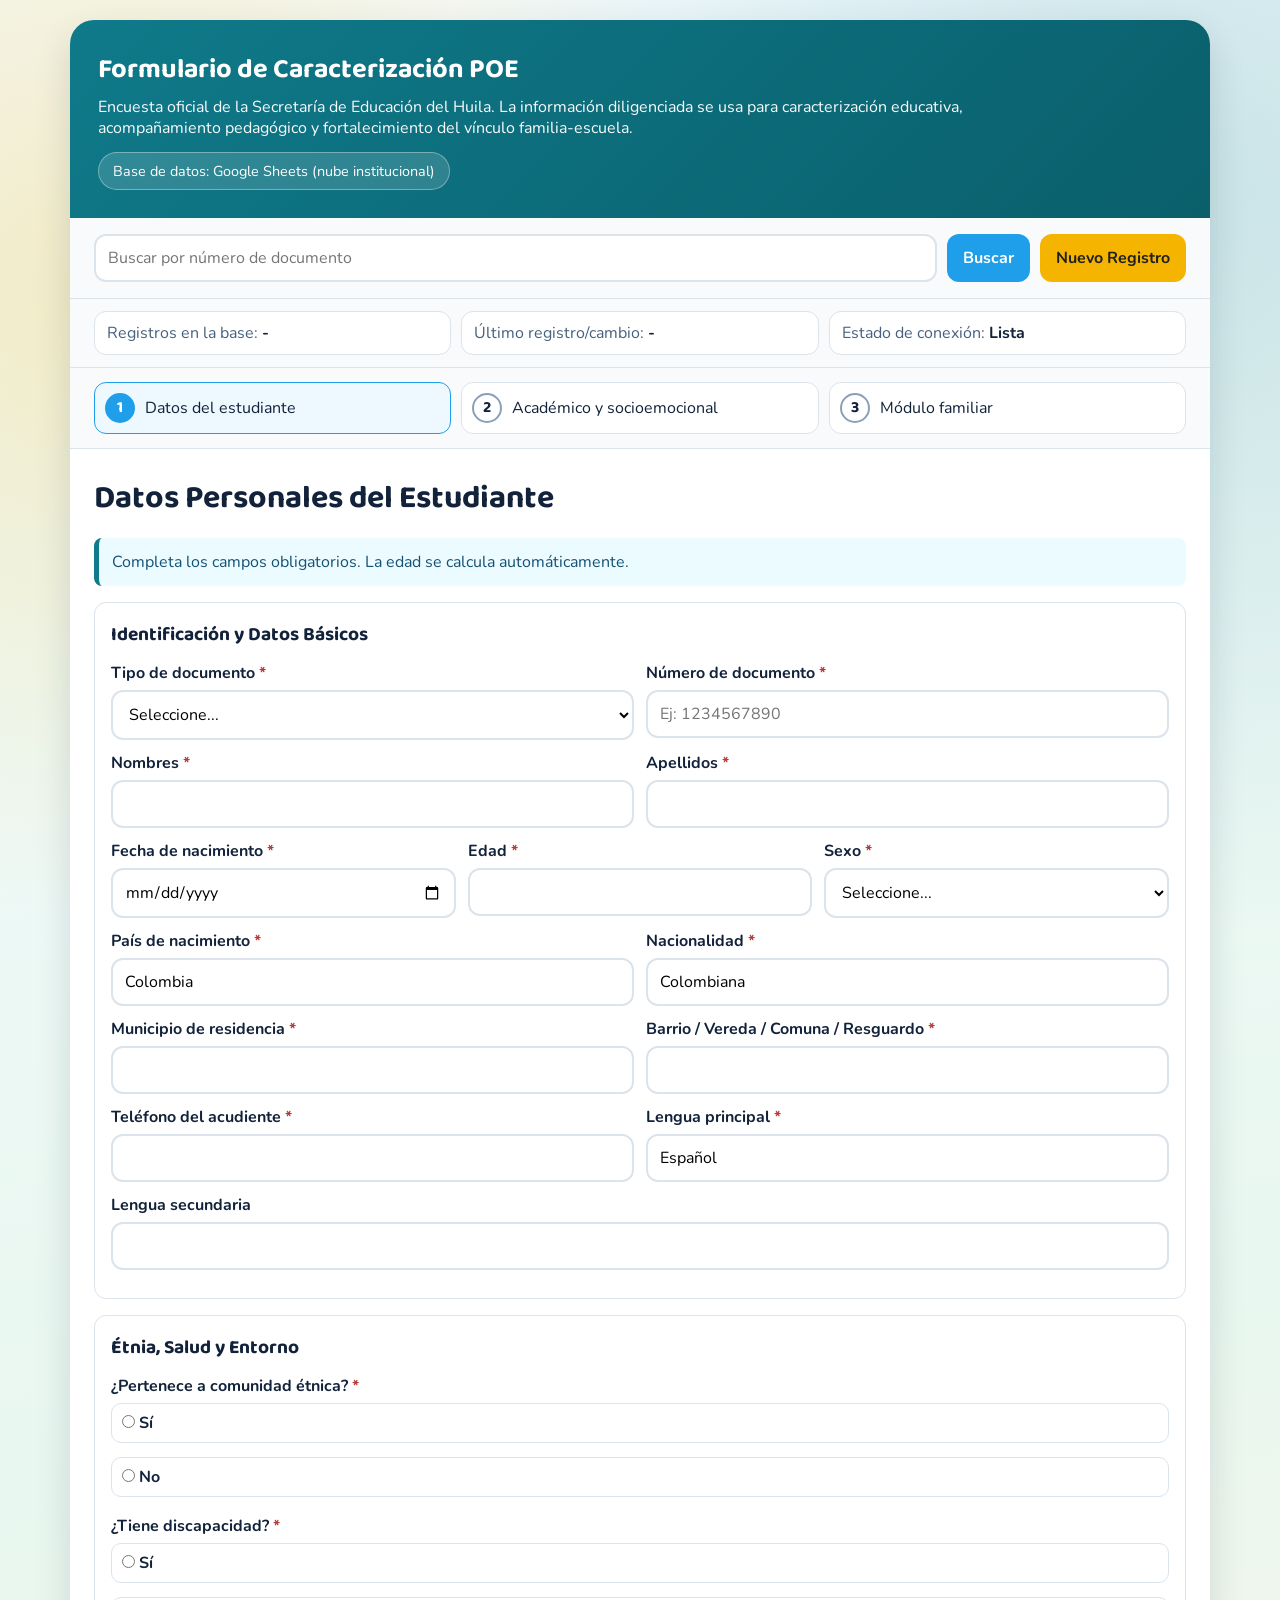
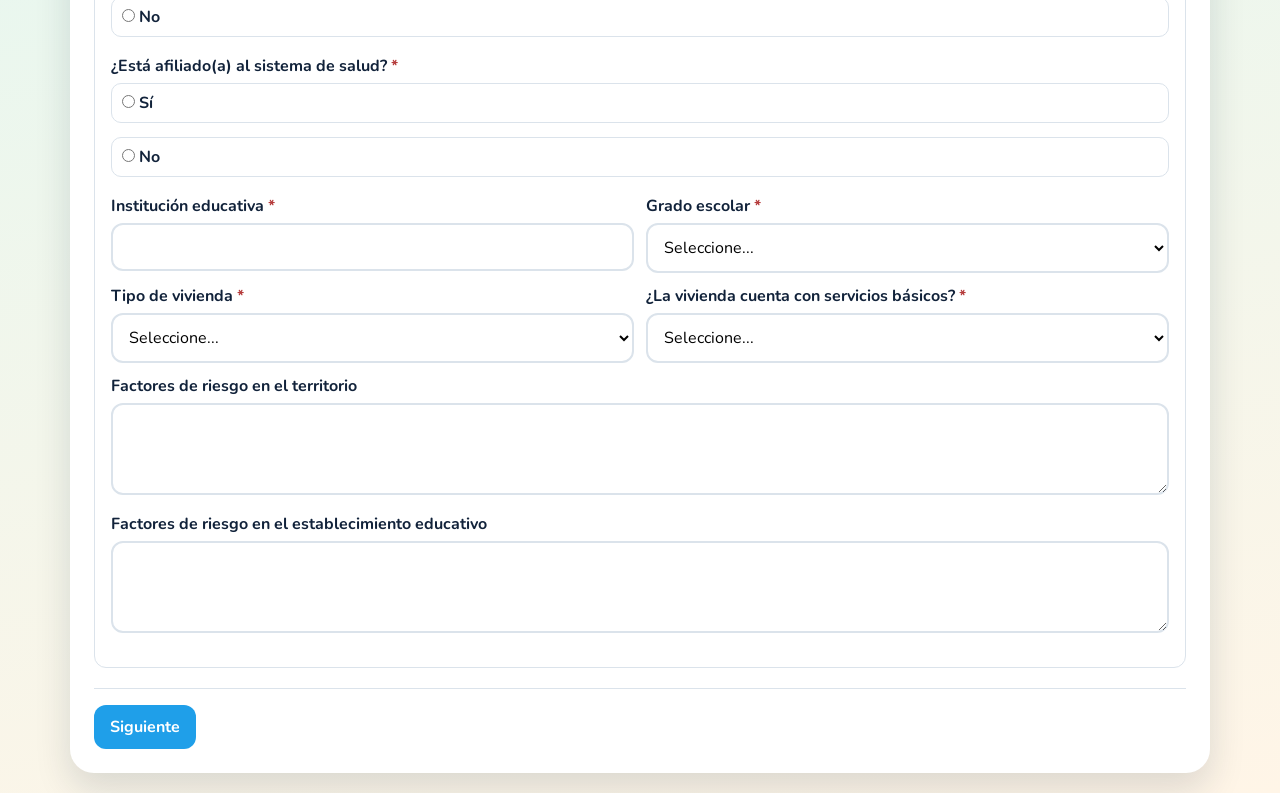
==== commit bc85a815: "Reestructura de la pagina" ====
--- a/index.html
+++ b/index.html
@@ -1,478 +1,365 @@
 <!DOCTYPE html>
 <html lang="es">
 <head>
-    <meta charset="UTF-8">
-    <meta name="viewport" content="width=device-width, initial-scale=1.0">
-    <title>Caracterización Estudiante y Familiar</title>
-    <link rel="stylesheet" href="assets/css/styles.css">
+  <meta charset="UTF-8">
+  <meta name="viewport" content="width=device-width, initial-scale=1.0">
+  <title>Caracterización POE - Estudiantes y Familias</title>
+  <link rel="stylesheet" href="css/themes.css">
+  <link rel="stylesheet" href="css/global.css">
+  <link rel="stylesheet" href="css/layout.css">
+  <link rel="stylesheet" href="css/components.css">
 </head>
 <body>
-    <div class="container">
-        <div class="header">
-            <h1>Formulario de Caracterización POE</h1>
-            <p>Encuesta oficial de la Secretaría de Educación del Huila. La información diligenciada y almacenada se utiliza para la caracterización del sector educativo y para orientar acciones de mejoramiento de la calidad educativa, el acompañamiento pedagógico y la participación de las familias.</p>
-            <span class="chip">☁️ Guardado en Google Sheets (archivo en la nube existente)</span>
+  <main class="app-shell">
+    <header class="hero">
+      <h1>Formulario de Caracterización POE</h1>
+      <p>
+        Encuesta oficial de la Secretaría de Educación del Huila. La información diligenciada se usa para
+        caracterización educativa, acompañamiento pedagógico y fortalecimiento del vínculo familia-escuela.
+      </p>
+      <span class="hero-chip">Base de datos: Google Sheets (nube institucional)</span>
+    </header>
+
+    <section class="toolbar" aria-label="Acciones rápidas">
+      <input class="field" type="text" id="searchDoc" placeholder="Buscar por número de documento">
+      <button class="btn btn-primary" type="button" id="searchBtn">Buscar</button>
+      <button class="btn btn-warn" type="button" id="newBtn">Nuevo Registro</button>
+    </section>
+
+    <section class="stats" aria-label="Resumen de base de datos">
+      <div class="stat-card">Registros en la base: <strong id="totalEstudiantes">-</strong></div>
+      <div class="stat-card">Último registro/cambio: <strong id="ultimaActualizacion">-</strong></div>
+      <div class="stat-card">Estado de conexión: <strong id="conexionEstado">Lista</strong></div>
+    </section>
+
+    <section class="progress" aria-label="Progreso del formulario">
+      <div class="progress-track">
+        <article class="progress-item active"><span class="step-badge">1</span> Datos del estudiante</article>
+        <article class="progress-item"><span class="step-badge">2</span> Académico y socioemocional</article>
+        <article class="progress-item"><span class="step-badge">3</span> Módulo familiar</article>
+      </div>
+    </section>
+
+    <section class="form-wrapper">
+      <div id="alertContainer"></div>
+
+      <div class="loading" id="loadingIndicator">
+        <div class="spinner"></div>
+        <p style="margin-top:10px;">Guardando información...</p>
+      </div>
+
+      <form id="caracterizacionForm" novalidate>
+        <section class="form-section active" id="sec-personal">
+          <h2 class="section-title">Datos Personales del Estudiante</h2>
+          <div class="info-box">Completa los campos obligatorios. La edad se calcula automáticamente.</div>
+
+          <article class="subsection">
+            <h3>Identificación y Datos Básicos</h3>
+            <div class="grid-2">
+              <div class="form-group">
+                <label class="required">Tipo de documento</label>
+                <select class="select" name="tipoDocumento" required>
+                  <option value="">Seleccione...</option>
+                  <option value="TI">Tarjeta de Identidad</option>
+                  <option value="CC">Cédula de Ciudadanía</option>
+                  <option value="NUIP">NUIP</option>
+                  <option value="CE">Cédula de Extranjería</option>
+                </select>
+              </div>
+              <div class="form-group">
+                <label class="required">Número de documento</label>
+                <input class="field" type="text" name="numeroDocumento" required placeholder="Ej: 1234567890">
+              </div>
+            </div>
+
+            <div class="grid-2">
+              <div class="form-group">
+                <label class="required">Nombres</label>
+                <input class="field" type="text" name="nombres" required>
+              </div>
+              <div class="form-group">
+                <label class="required">Apellidos</label>
+                <input class="field" type="text" name="apellidos" required>
+              </div>
+            </div>
+
+            <div class="grid-3">
+              <div class="form-group">
+                <label class="required">Fecha de nacimiento</label>
+                <input class="field" type="date" id="fechaNacimiento" name="fechaNacimiento" required>
+              </div>
+              <div class="form-group">
+                <label class="required">Edad</label>
+                <input class="field" type="number" id="edad" name="edad" readonly required>
+              </div>
+              <div class="form-group">
+                <label class="required">Sexo</label>
+                <select class="select" name="sexo" required>
+                  <option value="">Seleccione...</option>
+                  <option value="M">Masculino</option>
+                  <option value="F">Femenino</option>
+                </select>
+              </div>
+            </div>
+
+            <div class="grid-2">
+              <div class="form-group">
+                <label class="required">País de nacimiento</label>
+                <input class="field" type="text" name="paisNacimiento" value="Colombia" required>
+              </div>
+              <div class="form-group">
+                <label class="required">Nacionalidad</label>
+                <input class="field" type="text" name="nacionalidad" value="Colombiana" required>
+              </div>
+            </div>
+
+            <div class="grid-2">
+              <div class="form-group">
+                <label class="required">Municipio de residencia</label>
+                <input class="field" type="text" name="municipioResidencia" required>
+              </div>
+              <div class="form-group">
+                <label class="required">Barrio / Vereda / Comuna / Resguardo</label>
+                <input class="field" type="text" name="barrioVereda" required>
+              </div>
+            </div>
+
+            <div class="grid-2">
+              <div class="form-group">
+                <label class="required">Teléfono del acudiente</label>
+                <input class="field" type="tel" name="telefonoAcudiente" required>
+              </div>
+              <div class="form-group">
+                <label class="required">Lengua principal</label>
+                <input class="field" type="text" name="lenguaPrincipal" value="Español" required>
+              </div>
+            </div>
+
+            <div class="form-group">
+              <label>Lengua secundaria</label>
+              <input class="field" type="text" name="lenguaSecundaria">
+            </div>
+          </article>
+
+          <article class="subsection">
+            <h3>Étnia, Salud y Entorno</h3>
+            <div class="form-group">
+              <label class="required">¿Pertenece a comunidad étnica?</label>
+              <div class="radio-stack">
+                <label class="radio-pill"><input type="radio" name="perteneceEtnia" value="Si" required> Sí</label>
+                <label class="radio-pill"><input type="radio" name="perteneceEtnia" value="No" required> No</label>
+              </div>
+            </div>
+
+            <div class="form-group hidden" id="tipoEtniaGroup">
+              <label>Tipo de étnia</label>
+              <select class="select" name="tipoEtnia">
+                <option value="">Seleccione...</option>
+                <option value="Indigena">Indígena</option>
+                <option value="Afrodescendiente">Afrodescendiente</option>
+                <option value="Raizal">Raizal</option>
+                <option value="Palenquero">Palenquero</option>
+                <option value="Gitano">Gitano/ROM</option>
+              </select>
+            </div>
+
+            <div class="form-group hidden" id="puebloIndigenaGroup">
+              <label>Si es indígena, mencione pueblo o resguardo</label>
+              <input class="field" type="text" name="puebloIndigena">
+            </div>
+
+            <div class="form-group">
+              <label class="required">¿Tiene discapacidad?</label>
+              <div class="radio-stack">
+                <label class="radio-pill"><input type="radio" name="tieneDiscapacidad" value="Si" required> Sí</label>
+                <label class="radio-pill"><input type="radio" name="tieneDiscapacidad" value="No" required> No</label>
+              </div>
+            </div>
+
+            <div class="form-group hidden" id="categoriaDiscapacidadGroup">
+              <label>Categoría de discapacidad</label>
+              <select class="select" name="categoriaDiscapacidad">
+                <option value="">Seleccione...</option>
+                <option value="Fisica">Física</option>
+                <option value="Visual">Visual</option>
+                <option value="Auditiva">Auditiva</option>
+                <option value="Cognitiva">Cognitiva</option>
+                <option value="Psicosocial">Psicosocial</option>
+                <option value="Multiple">Múltiple</option>
+                <option value="Otra">Otra</option>
+              </select>
+            </div>
+
+            <div class="form-group">
+              <label class="required">¿Está afiliado(a) al sistema de salud?</label>
+              <div class="radio-stack">
+                <label class="radio-pill"><input type="radio" name="afiliadoSalud" value="Si" required> Sí</label>
+                <label class="radio-pill"><input type="radio" name="afiliadoSalud" value="No" required> No</label>
+              </div>
+            </div>
+
+            <div class="grid-2">
+              <div class="form-group">
+                <label class="required">Institución educativa</label>
+                <input class="field" type="text" name="institucionEducativa" required>
+              </div>
+              <div class="form-group">
+                <label class="required">Grado escolar</label>
+                <select class="select" name="gradoEscolar" required>
+                  <option value="">Seleccione...</option>
+                  <option value="Transición">Transición</option>
+                  <option value="1">Primero</option>
+                  <option value="2">Segundo</option>
+                  <option value="3">Tercero</option>
+                  <option value="4">Cuarto</option>
+                  <option value="5">Quinto</option>
+                  <option value="6">Sexto</option>
+                  <option value="7">Séptimo</option>
+                  <option value="8">Octavo</option>
+                  <option value="9">Noveno</option>
+                  <option value="10">Décimo</option>
+                  <option value="11">Once</option>
+                </select>
+              </div>
+            </div>
+
+            <div class="grid-2">
+              <div class="form-group">
+                <label class="required">Tipo de vivienda</label>
+                <select class="select" name="tipoVivienda" required>
+                  <option value="">Seleccione...</option>
+                  <option value="Casa">Casa</option>
+                  <option value="Apartamento">Apartamento</option>
+                  <option value="Cuarto">Cuarto</option>
+                  <option value="Otro">Otro</option>
+                </select>
+              </div>
+              <div class="form-group">
+                <label class="required">¿La vivienda cuenta con servicios básicos?</label>
+                <select class="select" name="serviciosBasicos" required>
+                  <option value="">Seleccione...</option>
+                  <option value="Si">Sí</option>
+                  <option value="No">No</option>
+                  <option value="Parcial">Parcial</option>
+                </select>
+              </div>
+            </div>
+
+            <div class="form-group">
+              <label>Factores de riesgo en el territorio</label>
+              <textarea class="textarea" name="factoresRiesgoTerritorio"></textarea>
+            </div>
+            <div class="form-group">
+              <label>Factores de riesgo en el establecimiento educativo</label>
+              <textarea class="textarea" name="factoresRiesgoColegio"></textarea>
+            </div>
+          </article>
+        </section>
+
+        <section class="form-section" id="sec-academico">
+          <h2 class="section-title">Caracterización Académica y Socioemocional</h2>
+          <div class="info-box">Sección para estudiantes (12 a 18 años) del formato oficial.</div>
+
+          <article class="subsection">
+            <h3>Académico</h3>
+            <div class="form-group"><label>¿Qué aspectos del colegio te generan más entusiasmo o motivación?</label><textarea class="textarea" name="entusiasmoMotivacion"></textarea></div>
+            <div class="form-group"><label>¿En qué asignaturas te sientes más fuerte y en cuáles necesitas apoyo?</label><textarea class="textarea" name="asignaturasFortalezas"></textarea></div>
+            <div class="form-group"><label>¿Tienes un lugar adecuado para estudiar en casa?</label>
+              <div class="radio-stack">
+                <label class="radio-pill"><input type="radio" name="lugarEstudio" value="Si"> Sí</label>
+                <label class="radio-pill"><input type="radio" name="lugarEstudio" value="No"> No</label>
+                <label class="radio-pill"><input type="radio" name="lugarEstudio" value="A veces"> A veces</label>
+              </div>
+            </div>
+            <div class="form-group"><label>¿Qué estrategias usas para organizar tu tiempo escolar?</label><textarea class="textarea" name="estrategiasTiempoEscolar"></textarea></div>
+            <div class="form-group"><label>¿Te sientes apoyado/a por tus profesores en tu proceso de aprendizaje?</label><textarea class="textarea" name="apoyoProfesoresDetalle"></textarea></div>
+            <div class="form-group"><label>¿Sientes que tus intereses y habilidades son valorados en el colegio?</label><textarea class="textarea" name="interesesValorados"></textarea></div>
+            <div class="form-group"><label>¿Tienes un adulto en el colegio que te inspire o te oriente en tus metas?</label><textarea class="textarea" name="adultoInspirador"></textarea></div>
+            <div class="form-group"><label>¿Cómo relacionas lo que aprendes con tu proyecto de vida?</label><textarea class="textarea" name="aprendizajeProyectoVida"></textarea></div>
+          </article>
+
+          <article class="subsection">
+            <h3>Autocuidado y Cuidado Mutuo</h3>
+            <div class="form-group"><label>¿Qué acciones haces para cuidar tu salud física y emocional?</label><textarea class="textarea" name="accionesSalud"></textarea></div>
+            <div class="form-group"><label>¿Sabes qué hacer si alguien vulnera tus derechos o te hace sentir incómodo/a?</label><textarea class="textarea" name="vulneracionDerechos"></textarea></div>
+            <div class="form-group"><label>¿Has recibido orientación sobre derechos sexuales y reproductivos?</label>
+              <div class="radio-stack">
+                <label class="radio-pill"><input type="radio" name="orientacionSexualReproductiva" value="Si"> Sí</label>
+                <label class="radio-pill"><input type="radio" name="orientacionSexualReproductiva" value="No"> No</label>
+              </div>
+            </div>
+            <div class="form-group"><label>¿Cómo te informas sobre sexualidad, consentimiento o relaciones?</label><textarea class="textarea" name="informacionSexualidad"></textarea></div>
+            <div class="form-group"><label>¿Sabes a quién acudir si hay riesgo de consumo de SPA?</label><textarea class="textarea" name="riesgoSpa"></textarea></div>
+            <div class="form-group"><label>¿En tu colegio hay espacios para hablar sobre salud mental y autocuidado?</label><textarea class="textarea" name="espaciosSaludMental"></textarea></div>
+          </article>
+
+          <article class="subsection">
+            <h3>Socioemocional</h3>
+            <div class="form-group"><label>¿Cómo manejas emociones fuertes como enojo o tristeza?</label><textarea class="textarea" name="manejoEmociones"></textarea></div>
+            <div class="form-group"><label>¿Con quién hablas cuando tienes una dificultad emocional o personal?</label><textarea class="textarea" name="redApoyoEmocional"></textarea></div>
+            <div class="form-group"><label>¿Sientes que puedes expresar tu identidad en el colegio?</label><textarea class="textarea" name="expresarIdentidad"></textarea></div>
+            <div class="form-group"><label>¿Has identificado una meta personal o profesional para tu futuro?</label><textarea class="textarea" name="metaFutura"></textarea></div>
+            <div class="form-group"><label>¿Te sientes representado/a y escuchado/a en el colegio?</label><textarea class="textarea" name="representadoEscuchado"></textarea></div>
+            <div class="form-group"><label>¿Qué te gustaría mejorar para sentirte en equilibrio?</label><textarea class="textarea" name="mejorarEquilibrioPersonal"></textarea></div>
+          </article>
+        </section>
+
+        <section class="form-section" id="sec-familiar">
+          <h2 class="section-title">Módulo Familiar</h2>
+          <div class="info-box">Si alguna pregunta no aplica, escribe "No Aplica".</div>
+
+          <article class="subsection">
+            <h3>Composición Familiar</h3>
+            <div class="grid-2">
+              <div class="form-group"><label>Fecha de diligenciamiento inicial</label><input class="field" type="date" name="fechaDiligenciamientoInicial"></div>
+              <div class="form-group"><label>Documento del estudiante (verificación)</label><input class="field" type="text" name="docVerificacion"></div>
+            </div>
+            <div class="grid-2">
+              <div class="form-group"><label>¿Cuántos hermanos(as) tiene?</label><input class="field" type="number" name="numeroHermanos" min="0" max="20"></div>
+              <div class="form-group"><label>¿El embarazo fue planeado?</label>
+                <select class="select" name="embarazoPlaneado">
+                  <option value="">Seleccione...</option>
+                  <option value="Si">Sí</option>
+                  <option value="No">No</option>
+                  <option value="No sabe">No sabe</option>
+                </select>
+              </div>
+            </div>
+          </article>
+
+          <article class="subsection">
+            <h3>Madre, Padre y Acudiente</h3>
+            <div class="form-group"><label>Madre (documento, edad, escolaridad, ocupación, situación laboral, condiciones especiales, aporte económico)</label><textarea class="textarea" name="infoMadre"></textarea></div>
+            <div class="form-group"><label>Padre (documento, edad, escolaridad, ocupación, situación laboral, condiciones especiales, aporte económico)</label><textarea class="textarea" name="infoPadre"></textarea></div>
+            <div class="form-group"><label>Acudiente (si es distinto) (parentesco, edad, escolaridad, ocupación, situación laboral, condiciones especiales, aporte económico)</label><textarea class="textarea" name="infoAcudiente"></textarea></div>
+          </article>
+
+          <article class="subsection">
+            <h3>Vivienda, Servicios y Relaciones</h3>
+            <div class="form-group"><label>Características de vivienda y habitabilidad (tenencia, tiempo de permanencia, número de convivientes, riesgos, condiciones de sueño, espacios independientes, aseo)</label><textarea class="textarea" name="viviendaHabitabilidad"></textarea></div>
+            <div class="form-group"><label>Servicios domiciliarios, agua, basuras, sanitario y entorno cercano</label><textarea class="textarea" name="serviciosEntorno"></textarea></div>
+            <div class="form-group"><label>Relaciones familiares, actividades de vínculo, acciones de cuidado, motivos de disgusto, solución de problemas, participación en hogar e incentivos</label><textarea class="textarea" name="relacionesFamiliares"></textarea></div>
+          </article>
+        </section>
+
+        <div class="page-actions">
+          <button type="button" class="btn btn-soft hidden" id="prevBtn">Anterior</button>
+          <button type="button" class="btn btn-primary" id="nextBtn">Siguiente</button>
+          <button type="submit" class="btn btn-success hidden" id="submitBtn">Guardar Registro</button>
         </div>
-
-        <div class="toolbar">
-            <input type="text" id="searchDoc" placeholder="Buscar por número de documento" />
-            <button class="btn-search" type="button" id="searchBtn">Buscar</button>
-            <button class="btn-new" type="button" id="newBtn">Nuevo Registro</button>
+      </form>
+
+      <section class="save-panel" id="savePanel">
+        <h3>Registro guardado correctamente</h3>
+        <p id="savePanelText">La información fue almacenada.</p>
+        <div class="save-actions">
+          <button class="btn btn-primary" type="button" id="btnEditSaved">Editar este guardado</button>
+          <button class="btn btn-warn" type="button" id="btnCreateAnother">Crear otro registro</button>
         </div>
-
-        <div class="stats">
-            <div class="stats-item">Registros en la base (Drive): <strong id="totalEstudiantes">-</strong></div>
-            <div class="stats-item">Último registro/cambio en la base: <strong id="ultimaActualizacion">-</strong></div>
-            <div class="stats-item">Conexión: <strong id="conexionEstado">Lista</strong></div>
-        </div>
-
-        <div class="progress-bar">
-            <div class="progress-step active" data-step="1">
-                <span class="step-circle">1</span>
-                <span>Datos del estudiante</span>
-            </div>
-            <div class="progress-step" data-step="2">
-                <span class="step-circle">2</span>
-                <span>Académico y socioemocional</span>
-            </div>
-            <div class="progress-step" data-step="3">
-                <span class="step-circle">3</span>
-                <span>Módulo familiar</span>
-            </div>
-        </div>
-
-        <form id="caracterizacionForm">
-            <div class="form-content">
-                <div id="alertContainer"></div>
-
-                <div class="loading" id="loadingIndicator">
-                    <div class="spinner"></div>
-                    <p style="margin-top:10px; color:#0369a1;">Guardando registro en Google Sheets...</p>
-                </div>
-
-                <div class="form-section active" data-section="1">
-                    <h2 class="section-title">Datos Personales del Estudiante</h2>
-                    <div class="info-box">Complete los campos obligatorios. La edad se calcula automáticamente a partir de la fecha de nacimiento.</div>
-
-                    <div class="form-row">
-                        <div class="form-group">
-                            <label class="required">Tipo de documento de identidad</label>
-                            <select name="tipoDocumento" required>
-                                <option value="">Seleccione...</option>
-                                <option value="TI">Tarjeta de Identidad</option>
-                                <option value="CC">Cédula de Ciudadanía</option>
-                                <option value="NUIP">NUIP</option>
-                                <option value="CE">Cédula de Extranjería</option>
-                            </select>
-                        </div>
-                        <div class="form-group">
-                            <label class="required">Número de documento</label>
-                            <input type="text" name="numeroDocumento" id="numeroDocumento" required placeholder="Ej: 1234567890">
-                        </div>
-                    </div>
-
-                    <div class="form-row">
-                        <div class="form-group">
-                            <label class="required">Nombres</label>
-                            <input type="text" name="nombres" required>
-                        </div>
-                        <div class="form-group">
-                            <label class="required">Apellidos</label>
-                            <input type="text" name="apellidos" required>
-                        </div>
-                    </div>
-
-                    <div class="form-row">
-                        <div class="form-group">
-                            <label class="required">Fecha de nacimiento</label>
-                            <input type="date" name="fechaNacimiento" id="fechaNacimiento" required>
-                        </div>
-                        <div class="form-group">
-                            <label class="required">Edad</label>
-                            <input type="number" name="edad" id="edad" readonly required>
-                        </div>
-                        <div class="form-group">
-                            <label class="required">Sexo</label>
-                            <select name="sexo" required>
-                                <option value="">Seleccione...</option>
-                                <option value="M">Masculino</option>
-                                <option value="F">Femenino</option>
-                            </select>
-                        </div>
-                    </div>
-
-                    <div class="form-row">
-                        <div class="form-group">
-                            <label class="required">País de nacimiento</label>
-                            <input type="text" name="paisNacimiento" required value="Colombia">
-                        </div>
-                        <div class="form-group">
-                            <label class="required">Nacionalidad</label>
-                            <input type="text" name="nacionalidad" required value="Colombiana">
-                        </div>
-                    </div>
-
-                    <div class="form-row">
-                        <div class="form-group">
-                            <label class="required">Municipio de residencia</label>
-                            <input type="text" name="municipioResidencia" required>
-                        </div>
-                        <div class="form-group">
-                            <label class="required">Barrio/Vereda/Comuna/Resguardo</label>
-                            <input type="text" name="barrioVereda" required>
-                        </div>
-                    </div>
-
-                    <div class="form-row">
-                        <div class="form-group">
-                            <label class="required">Teléfono del acudiente</label>
-                            <input type="tel" name="telefonoAcudiente" required>
-                        </div>
-                        <div class="form-group">
-                            <label class="required">Lengua principal</label>
-                            <input type="text" name="lenguaPrincipal" required value="Español">
-                        </div>
-                    </div>
-
-                    <div class="form-row">
-                        <div class="form-group">
-                            <label>Lengua secundaria</label>
-                            <input type="text" name="lenguaSecundaria">
-                        </div>
-                    </div>
-
-                    <div class="subsection">
-                        <h3 class="subsection-title">Información Étnica y Salud</h3>
-
-                        <div class="form-group">
-                            <label class="required">¿Pertenece a comunidad étnica?</label>
-                            <div class="radio-group">
-                                <label class="radio-item"><input type="radio" name="perteneceEtnia" value="Si" required> Sí</label>
-                                <label class="radio-item"><input type="radio" name="perteneceEtnia" value="No" required> No</label>
-                            </div>
-                        </div>
-
-                        <div class="form-group" id="tipoEtniaGroup" style="display:none;">
-                            <label>Tipo de Étnia</label>
-                            <select name="tipoEtnia">
-                                <option value="">Seleccione...</option>
-                                <option value="Indigena">Indígena</option>
-                                <option value="Afrodescendiente">Afrodescendiente</option>
-                                <option value="Raizal">Raizal</option>
-                                <option value="Palenquero">Palenquero</option>
-                                <option value="Gitano">Gitano/ROM</option>
-                            </select>
-                        </div>
-
-                        <div class="form-group" id="puebloIndigenaGroup" style="display:none;">
-                            <label>Si es indígena, mencione el pueblo o resguardo</label>
-                            <input type="text" name="puebloIndigena">
-                        </div>
-
-                        <div class="form-group">
-                            <label class="required">¿Tiene discapacidad?</label>
-                            <div class="radio-group">
-                                <label class="radio-item"><input type="radio" name="tieneDiscapacidad" value="Si" required> Sí</label>
-                                <label class="radio-item"><input type="radio" name="tieneDiscapacidad" value="No" required> No</label>
-                            </div>
-                        </div>
-
-                        <div class="form-group" id="categoriaDiscapacidadGroup" style="display:none;">
-                            <label>Categoría de Discapacidad</label>
-                            <select name="categoriaDiscapacidad">
-                                <option value="">Seleccione...</option>
-                                <option value="Fisica">Física</option>
-                                <option value="Visual">Visual</option>
-                                <option value="Auditiva">Auditiva</option>
-                                <option value="Cognitiva">Cognitiva</option>
-                                <option value="Psicosocial">Psicosocial</option>
-                                <option value="Multiple">Múltiple</option>
-                                <option value="Otra">Otra</option>
-                            </select>
-                        </div>
-
-                        <div class="form-group">
-                            <label class="required">¿El o la estudiante está afiliado(a) al Sistema de Seguridad Social en Salud?</label>
-                            <div class="radio-group">
-                                <label class="radio-item"><input type="radio" name="afiliadoSalud" value="Si" required> Sí</label>
-                                <label class="radio-item"><input type="radio" name="afiliadoSalud" value="No" required> No</label>
-                            </div>
-                        </div>
-                    </div>
-
-                    <div class="subsection">
-                        <h3 class="subsection-title">Institución, Vivienda y Riesgos</h3>
-
-                        <div class="form-row">
-                            <div class="form-group">
-                                <label class="required">Nombre de la institución educativa</label>
-                                <input type="text" name="institucionEducativa" required>
-                            </div>
-                            <div class="form-group">
-                                <label class="required">Grado escolar</label>
-                                <select name="gradoEscolar" required>
-                                    <option value="">Seleccione...</option>
-                                    <option value="Transición">Transición</option>
-                                    <option value="1">Primero</option>
-                                    <option value="2">Segundo</option>
-                                    <option value="3">Tercero</option>
-                                    <option value="4">Cuarto</option>
-                                    <option value="5">Quinto</option>
-                                    <option value="6">Sexto</option>
-                                    <option value="7">Séptimo</option>
-                                    <option value="8">Octavo</option>
-                                    <option value="9">Noveno</option>
-                                    <option value="10">Décimo</option>
-                                    <option value="11">Once</option>
-                                </select>
-                            </div>
-                        </div>
-
-                        <div class="form-row">
-                            <div class="form-group">
-                                <label class="required">Tipo de vivienda</label>
-                                <select name="tipoVivienda" required>
-                                    <option value="">Seleccione...</option>
-                                    <option value="Casa">Casa</option>
-                                    <option value="Apartamento">Apartamento</option>
-                                    <option value="Cuarto">Cuarto</option>
-                                    <option value="Otro">Otro</option>
-                                </select>
-                            </div>
-                            <div class="form-group">
-                                <label class="required">¿La vivienda cuenta con servicios básicos?</label>
-                                <select name="serviciosBasicos" required>
-                                    <option value="">Seleccione...</option>
-                                    <option value="Si">Sí</option>
-                                    <option value="No">No</option>
-                                    <option value="Parcial">Parcial</option>
-                                </select>
-                            </div>
-                        </div>
-
-                        <div class="form-group">
-                            <label class="required">¿La o el estudiante duerme en?</label>
-                            <select name="estudianteDuermeEn" required>
-                                <option value="">Seleccione...</option>
-                                <option value="Cama propia">Cama propia</option>
-                                <option value="Cama compartida con hermanos">Cama compartida con hermanos</option>
-                                <option value="Cama compartida con adultos">Cama compartida con adultos</option>
-                                <option value="Otro">Otro</option>
-                            </select>
-                        </div>
-
-                        <div class="form-group">
-                            <label class="required">¿La o el estudiante duerme con adultos en la misma habitación?</label>
-                            <div class="radio-group">
-                                <label class="radio-item"><input type="radio" name="duermeConAdultos" value="Si" required> Sí</label>
-                                <label class="radio-item"><input type="radio" name="duermeConAdultos" value="No" required> No</label>
-                            </div>
-                        </div>
-
-                        <div class="form-group">
-                            <label>Factores de riesgo en el territorio</label>
-                            <textarea name="factoresRiesgoTerritorio"></textarea>
-                        </div>
-                        <div class="form-group">
-                            <label>Factores de riesgo en el establecimiento educativo</label>
-                            <textarea name="factoresRiesgoColegio"></textarea>
-                        </div>
-                    </div>
-                </div>
-
-                <div class="form-section" data-section="2">
-                    <h2 class="section-title">Caracterización Académica y Socioemocional (12 a 18 años)</h2>
-                    <div class="info-box">Preguntas del formato original: Académico, Autocuidado y Cuidado Mutuo, y Socioemocional.</div>
-
-                    <div class="subsection">
-                        <h3 class="subsection-title">Académico</h3>
-                        <div class="form-group"><label>¿Qué aspectos del colegio te generan más entusiasmo o motivación?</label><textarea name="entusiasmoMotivacion"></textarea></div>
-                        <div class="form-group"><label>¿En qué asignaturas te sientes más fuerte y en cuáles necesitas apoyo? (respuesta abierta)</label><textarea name="asignaturasFortalezas"></textarea></div>
-                        <div class="form-group"><label>¿Tienes un lugar adecuado para estudiar en casa?</label>
-                            <div class="radio-group">
-                                <label class="radio-item"><input type="radio" name="lugarEstudio" value="Si"> Sí</label>
-                                <label class="radio-item"><input type="radio" name="lugarEstudio" value="No"> No</label>
-                                <label class="radio-item"><input type="radio" name="lugarEstudio" value="A veces"> A veces</label>
-                            </div>
-                        </div>
-                        <div class="form-group"><label>¿Qué estrategias usas para organizar tu tiempo escolar?</label><textarea name="estrategiasTiempoEscolar"></textarea></div>
-                        <div class="form-group"><label>¿Te sientes apoyado/a por tus profesores en tu proceso de aprendizaje?</label>
-                            <div class="radio-group">
-                                <label class="radio-item"><input type="radio" name="apoyoProfesores" value="Si"> Sí</label>
-                                <label class="radio-item"><input type="radio" name="apoyoProfesores" value="No"> No</label>
-                                <label class="radio-item"><input type="radio" name="apoyoProfesores" value="A veces"> A veces</label>
-                            </div>
-                        </div>
-                        <div class="form-group"><label>¿Sientes que tus intereses y habilidades son valorados en el colegio?</label><textarea name="interesesValorados"></textarea></div>
-                        <div class="form-group"><label>¿Tienes un adulto en el colegio que te inspire o te oriente en tus metas?</label><textarea name="adultoInspirador"></textarea></div>
-                        <div class="form-group"><label>¿Cómo relacionas lo que aprendes con tu proyecto de vida?</label><textarea name="aprendizajeProyectoVida"></textarea></div>
-                    </div>
-
-                    <div class="subsection">
-                        <h3 class="subsection-title">Autocuidado y Cuidado Mutuo</h3>
-                        <div class="form-group"><label>¿Qué acciones haces para cuidar tu salud física y emocional?</label><textarea name="accionesSalud"></textarea></div>
-                        <div class="form-group"><label>¿Sabes qué hacer si alguien vulnera tus derechos o te hace sentir incómodo/a?</label><textarea name="vulneracionDerechos"></textarea></div>
-                        <div class="form-group"><label>¿Has recibido orientación sobre derechos sexuales y reproductivos?</label>
-                            <div class="radio-group">
-                                <label class="radio-item"><input type="radio" name="orientacionSexualReproductiva" value="Si"> Sí</label>
-                                <label class="radio-item"><input type="radio" name="orientacionSexualReproductiva" value="No"> No</label>
-                            </div>
-                        </div>
-                        <div class="form-group"><label>¿Cómo te informas sobre temas de sexualidad, consentimiento o relaciones?</label><textarea name="informacionSexualidad"></textarea></div>
-                        <div class="form-group"><label>¿Sabes a quién acudir si hay riesgo de consumo de SPA (sustancias psicoactivas)?</label><textarea name="riesgoSpa"></textarea></div>
-                        <div class="form-group"><label>¿Crees que en tu colegio hay espacios para hablar sobre salud mental, autocuidado o consumo de sustancias?</label><textarea name="espaciosSaludMental"></textarea></div>
-                    </div>
-
-                    <div class="subsection">
-                        <h3 class="subsection-title">Socioemocional</h3>
-                        <div class="form-group"><label>¿Cómo sueles manejar las emociones fuertes como el enojo o la tristeza?</label><textarea name="manejoEmociones"></textarea></div>
-                        <div class="form-group"><label>¿Con quién hablas cuando tienes una dificultad emocional o personal?</label><textarea name="redApoyoEmocional"></textarea></div>
-                        <div class="form-group"><label>¿Sientes que puedes ser tú mismo/a y expresar tu identidad en tu colegio?</label><textarea name="expresarIdentidad"></textarea></div>
-                        <div class="form-group"><label>¿Has identificado alguna meta personal o profesional para tu futuro?</label><textarea name="metaFutura"></textarea></div>
-                        <div class="form-group"><label>¿Te sientes representado/a y escuchado/a en el colegio?</label><textarea name="representadoEscuchado"></textarea></div>
-                        <div class="form-group"><label>¿Qué te gustaría mejorar en tu vida personal para sentirte en equilibrio?</label><textarea name="mejorarEquilibrioPersonal"></textarea></div>
-                    </div>
-                </div>
-
-                <div class="form-section" data-section="3">
-                    <h2 class="section-title">Módulo Familiar</h2>
-                    <div class="info-box">Preguntas ajustadas al formato familiar oficial. Si un campo no aplica, escriba "No Aplica".</div>
-
-                    <div class="subsection">
-                        <h3 class="subsection-title">Composición y Estructura Familiar</h3>
-                        <div class="form-group"><label>Fecha de diligenciamiento inicial</label><input type="date" name="fechaDiligenciamientoInicial"></div>
-                        <div class="form-group"><label>Documento de identidad del estudiante (verificar duplicidad)</label><input type="text" name="docVerificacion"></div>
-
-                        <div class="form-row">
-                            <div class="form-group"><label>¿La niña o el niño tiene hermanos(as)? Si es así, ¿cuántos?</label><input type="number" name="numeroHermanos" min="0" max="20"></div>
-                            <div class="form-group"><label>¿El embarazo del niño o la niña fue planeado?</label>
-                                <select name="embarazoPlaneado">
-                                    <option value="">Seleccione...</option>
-                                    <option value="Si">Sí</option>
-                                    <option value="No">No</option>
-                                    <option value="No sabe">No sabe</option>
-                                </select>
-                            </div>
-                        </div>
-                    </div>
-
-                    <div class="subsection">
-                        <h3 class="subsection-title">Datos de la Madre</h3>
-                        <div class="form-row">
-                            <div class="form-group"><label>Documento</label><input type="text" name="documentoMadre"></div>
-                            <div class="form-group"><label>Edad</label><input type="number" name="edadMadre" min="10" max="100"></div>
-                        </div>
-                        <div class="form-row">
-                            <div class="form-group"><label>Nivel de escolaridad</label><input type="text" name="escolaridadMadre"></div>
-                            <div class="form-group"><label>Ocupación</label><input type="text" name="ocupacionMadre"></div>
-                        </div>
-                        <div class="form-row">
-                            <div class="form-group"><label>Sabe leer</label><select name="sabeLeerMadre"><option value="">Seleccione...</option><option value="Si">Sí</option><option value="No">No</option></select></div>
-                            <div class="form-group"><label>Sabe escribir</label><select name="sabeEscribirMadre"><option value="">Seleccione...</option><option value="Si">Sí</option><option value="No">No</option></select></div>
-                        </div>
-                        <div class="form-row">
-                            <div class="form-group"><label>Situación laboral</label><input type="text" name="situacionLaboralMadre"></div>
-                            <div class="form-group"><label>Aporta al sustento económico</label><select name="aportaEconomicoMadre"><option value="">Seleccione...</option><option value="Si">Sí</option><option value="No">No</option></select></div>
-                        </div>
-                        <div class="form-group"><label>Condiciones especiales (ABIERTA)</label><textarea name="condicionesEspecialesMadre"></textarea></div>
-                    </div>
-
-                    <div class="subsection">
-                        <h3 class="subsection-title">Datos del Padre</h3>
-                        <div class="form-row">
-                            <div class="form-group"><label>Documento</label><input type="text" name="documentoPadre"></div>
-                            <div class="form-group"><label>Edad</label><input type="number" name="edadPadre" min="10" max="100"></div>
-                        </div>
-                        <div class="form-row">
-                            <div class="form-group"><label>Nivel de escolaridad</label><input type="text" name="escolaridadPadre"></div>
-                            <div class="form-group"><label>Ocupación</label><input type="text" name="ocupacionPadre"></div>
-                        </div>
-                        <div class="form-row">
-                            <div class="form-group"><label>Sabe leer</label><select name="sabeLeerPadre"><option value="">Seleccione...</option><option value="Si">Sí</option><option value="No">No</option></select></div>
-                            <div class="form-group"><label>Sabe escribir</label><select name="sabeEscribirPadre"><option value="">Seleccione...</option><option value="Si">Sí</option><option value="No">No</option></select></div>
-                        </div>
-                        <div class="form-row">
-                            <div class="form-group"><label>Situación laboral</label><input type="text" name="situacionLaboralPadre"></div>
-                            <div class="form-group"><label>Aporta al sustento económico</label><select name="aportaEconomicoPadre"><option value="">Seleccione...</option><option value="Si">Sí</option><option value="No">No</option></select></div>
-                        </div>
-                        <div class="form-group"><label>Condiciones especiales (ABIERTA)</label><textarea name="condicionesEspecialesPadre"></textarea></div>
-                    </div>
-
-                    <div class="subsection">
-                        <h3 class="subsection-title">Acudiente (si es distinto)</h3>
-                        <div class="form-row">
-                            <div class="form-group"><label>Parentesco</label><input type="text" name="parentescoAcudiente"></div>
-                            <div class="form-group"><label>Edad</label><input type="number" name="edadAcudiente" min="10" max="100"></div>
-                        </div>
-                        <div class="form-row">
-                            <div class="form-group"><label>Nivel de escolaridad</label><input type="text" name="escolaridadAcudiente"></div>
-                            <div class="form-group"><label>Ocupación</label><input type="text" name="ocupacionAcudiente"></div>
-                        </div>
-                        <div class="form-row">
-                            <div class="form-group"><label>Sabe leer</label><select name="sabeLeerAcudiente"><option value="">Seleccione...</option><option value="Si">Sí</option><option value="No">No</option></select></div>
-                            <div class="form-group"><label>Sabe escribir</label><select name="sabeEscribirAcudiente"><option value="">Seleccione...</option><option value="Si">Sí</option><option value="No">No</option></select></div>
-                        </div>
-                        <div class="form-row">
-                            <div class="form-group"><label>Situación laboral</label><input type="text" name="situacionLaboralAcudiente"></div>
-                            <div class="form-group"><label>Aporta al sustento económico</label><select name="aportaEconomicoAcudiente"><option value="">Seleccione...</option><option value="Si">Sí</option><option value="No">No</option></select></div>
-                        </div>
-                        <div class="form-group"><label>Condiciones especiales (ABIERTA)</label><textarea name="condicionesEspecialesAcudiente"></textarea></div>
-                    </div>
-
-                    <div class="subsection">
-                        <h3 class="subsection-title">Vivienda y Habitabilidad</h3>
-                        <div class="form-row">
-                            <div class="form-group"><label>Tipo de vivienda del hogar</label><input type="text" name="tipoViviendaFamiliar"></div>
-                            <div class="form-group"><label>Tipo de tenencia de la vivienda del hogar</label><input type="text" name="tenenciaVivienda"></div>
-                        </div>
-                        <div class="form-row">
-                            <div class="form-group"><label>Tiempo de permanencia en el barrio/corregimiento (años)</label><input type="number" name="tiempoPermanenciaBarrio" min="0" max="99"></div>
-                            <div class="form-group"><label>Número de personas del núcleo familiar que conviven en la vivienda</label><input type="number" name="personasNucleoFamiliar" min="1" max="40"></div>
-                        </div>
-                        <div class="form-group"><label>Reconoce riesgos que puedan afectar la vivienda (naturales, humanos, sociales)</label><textarea name="riesgosVivienda"></textarea></div>
-                        <div class="form-group"><label>¿La niña o el niño duerme con adultos en la misma habitación?</label><textarea name="duermeHabitacionAdultos"></textarea></div>
-                        <div class="form-group"><label>¿La niña o el niño duerme con adultos en la misma cama?</label><textarea name="duermeCamaAdultos"></textarea></div>
-                        <div class="form-group"><label>¿La vivienda cuenta con espacios independientes para dormitorio, cocina y baños?</label><textarea name="espaciosIndependientes"></textarea></div>
-                        <div class="form-group"><label>¿La vivienda cuenta con espacios aseados?</label><textarea name="espaciosAseados"></textarea></div>
-                    </div>
-
-                    <div class="subsection">
-                        <h3 class="subsection-title">Servicios, Entorno y Relaciones</h3>
-                        <div class="form-group"><label>Servicios domiciliarios (energía, acueducto, alcantarillado, gas, telefonía fija, internet, celular)</label><textarea name="serviciosDomiciliariosDetalle"></textarea></div>
-                        <div class="form-group"><label>Fuente de agua para consumo y preparación de alimentos</label><textarea name="fuenteAgua"></textarea></div>
-                        <div class="form-group"><label>Tratamiento del agua para potabilizarla</label><textarea name="tratamientoAgua"></textarea></div>
-                        <div class="form-group"><label>Tratamiento de basuras</label><textarea name="tratamientoBasuras"></textarea></div>
-                        <div class="form-group"><label>Tipo de sanitario y uso exclusivo/compartido</label><textarea name="sanitarioHogar"></textarea></div>
-                        <div class="form-group"><label>Cerca de la vivienda se cuenta con (vías, sedes educativas, bibliotecas, servicios de salud, transporte, parques, río, lugares sagrados, etc.)</label><textarea name="entornoVivienda"></textarea></div>
-                        <div class="form-group"><label>El núcleo familiar comparte sus dificultades con</label><textarea name="comparteDificultades"></textarea></div>
-                        <div class="form-group"><label>El núcleo familiar comparte sus acontecimientos especiales con</label><textarea name="comparteAcontecimientos"></textarea></div>
-                        <div class="form-group"><label>¿Con quién permanece la niña o el niño cuando sale de la unidad de servicio?</label><textarea name="permaneceCon"></textarea></div>
-                        <div class="form-group"><label>Actividades que realiza el núcleo para fortalecer diálogo y vínculos</label><textarea name="actividadesDialogoVinculos"></textarea></div>
-                        <div class="form-group"><label>Acciones de cuidado de niñas y niños en el núcleo familiar</label><textarea name="accionesCuidadoNucleo"></textarea></div>
-                        <div class="form-group"><label>Motivo más frecuente de disgusto entre adultos del núcleo familiar</label><textarea name="motivoDisgustoAdultos"></textarea></div>
-                        <div class="form-group"><label>¿Cómo intentan solucionar los problemas dentro del núcleo familiar?</label><textarea name="solucionProblemasFamilia"></textarea></div>
-                        <div class="form-group"><label>Participación de niñas y niños en actividades del hogar</label><textarea name="participacionHogar"></textarea></div>
-                        <div class="form-group"><label>Reconocimientos o incentivos por logros</label><textarea name="incentivosLogros"></textarea></div>
-                    </div>
-                </div>
-
-                <div class="button-group">
-                    <button type="button" class="btn btn-secondary" id="prevBtn" style="display:none;">Anterior</button>
-                    <button type="button" class="btn btn-primary" id="nextBtn">Siguiente</button>
-                    <button type="submit" class="btn btn-success" id="submitBtn" style="display:none;">Guardar en Google Sheets</button>
-                </div>
-
-                <div class="save-panel" id="savePanel">
-                    <h3>Registro guardado correctamente en la nube</h3>
-                    <p id="savePanelText">La información quedó almacenada correctamente.</p>
-                    <div class="save-actions">
-                        <button type="button" class="btn btn-edit" id="btnEditSaved">Editar este guardado</button>
-                        <button type="button" class="btn btn-another" id="btnCreateAnother">Crear otro registro</button>
-                    </div>
-                </div>
-            </div>
-        </form>
-    </div>
-    <script src="assets/js/app.js" defer></script>
+      </section>
+    </section>
+  </main>
+
+  <script type="module" src="js/main.js"></script>
 </body>
 </html>
--- a/css/themes.css
+++ b/css/themes.css
@@ -0,0 +1,19 @@
+:root {
+  --bg-0: #f4fbff;
+  --bg-1: #e8f7ef;
+  --bg-2: #fff5e7;
+  --surface: #ffffff;
+  --surface-soft: #f8fafc;
+  --line: #dbe3eb;
+  --text: #11223a;
+  --text-soft: #46607d;
+  --primary: #0f7a8a;
+  --primary-strong: #0a5f6b;
+  --accent: #f4b400;
+  --ok: #1f8f4e;
+  --danger: #b53b3b;
+  --radius-xl: 24px;
+  --radius-lg: 16px;
+  --radius-md: 12px;
+  --shadow: 0 16px 36px rgba(17, 34, 58, 0.14);
+}
--- a/css/global.css
+++ b/css/global.css
@@ -0,0 +1,40 @@
+@import url('https://fonts.googleapis.com/css2?family=Baloo+2:wght@500;600;700&family=Nunito:wght@400;500;700&display=swap');
+
+* {
+  box-sizing: border-box;
+  margin: 0;
+  padding: 0;
+}
+
+html,
+body {
+  min-height: 100%;
+}
+
+body {
+  font-family: 'Nunito', 'Segoe UI', sans-serif;
+  color: var(--text);
+  background:
+    radial-gradient(circle at 8% 12%, rgba(244, 180, 0, 0.22), transparent 26%),
+    radial-gradient(circle at 92% 8%, rgba(15, 122, 138, 0.18), transparent 30%),
+    linear-gradient(170deg, var(--bg-0), var(--bg-1) 58%, var(--bg-2));
+  padding: 20px;
+}
+
+h1,
+h2,
+h3,
+.step-badge {
+  font-family: 'Baloo 2', 'Nunito', sans-serif;
+}
+
+button,
+input,
+select,
+textarea {
+  font: inherit;
+}
+
+a {
+  color: inherit;
+}
--- a/css/layout.css
+++ b/css/layout.css
@@ -0,0 +1,109 @@
+.app-shell {
+  max-width: 1140px;
+  margin: 0 auto;
+  background: var(--surface);
+  border-radius: var(--radius-xl);
+  box-shadow: var(--shadow);
+  overflow: hidden;
+}
+
+.hero {
+  background: linear-gradient(135deg, var(--primary), var(--primary-strong));
+  color: #fff;
+  padding: 28px;
+}
+
+.hero h1 {
+  font-size: clamp(1.7rem, 2vw, 2.3rem);
+  margin-bottom: 6px;
+}
+
+.hero p {
+  max-width: 900px;
+  opacity: 0.98;
+  line-height: 1.34;
+}
+
+.hero-chip {
+  margin-top: 12px;
+}
+
+.toolbar,
+.stats,
+.progress,
+.form-wrapper {
+  padding-inline: 24px;
+}
+
+.toolbar,
+.stats,
+.progress {
+  background: var(--surface-soft);
+  border-bottom: 1px solid var(--line);
+}
+
+.toolbar {
+  padding-block: 16px;
+  display: grid;
+  grid-template-columns: 1fr auto auto;
+  gap: 10px;
+}
+
+.stats {
+  padding-block: 12px;
+  display: grid;
+  grid-template-columns: repeat(3, minmax(210px, 1fr));
+  gap: 10px;
+}
+
+.progress {
+  padding-block: 14px;
+}
+
+.form-wrapper {
+  padding-block: 24px;
+}
+
+.form-section {
+  display: none;
+}
+
+.form-section.active {
+  display: block;
+  animation: fade .28s ease;
+}
+
+@keyframes fade {
+  from {
+    opacity: 0;
+    transform: translateY(10px);
+  }
+  to {
+    opacity: 1;
+    transform: translateY(0);
+  }
+}
+
+@media (max-width: 980px) {
+  .toolbar {
+    grid-template-columns: 1fr;
+  }
+
+  .stats {
+    grid-template-columns: 1fr;
+  }
+}
+
+@media (max-width: 700px) {
+  body {
+    padding: 10px;
+  }
+
+  .hero,
+  .toolbar,
+  .stats,
+  .progress,
+  .form-wrapper {
+    padding-inline: 14px;
+  }
+}
--- a/css/components.css
+++ b/css/components.css
@@ -0,0 +1,301 @@
+.hero-chip {
+  display: inline-flex;
+  gap: 8px;
+  align-items: center;
+  border: 1px solid rgba(255, 255, 255, 0.35);
+  border-radius: 999px;
+  padding: 8px 14px;
+  background: rgba(255, 255, 255, 0.14);
+  font-size: 0.9rem;
+}
+
+.field,
+.select,
+.textarea,
+.btn,
+.stat-card,
+.subsection,
+.progress-item {
+  border-radius: var(--radius-md);
+}
+
+.field,
+.select,
+.textarea {
+  width: 100%;
+  border: 2px solid var(--line);
+  padding: 11px 12px;
+  background: #fff;
+}
+
+.field:focus,
+.select:focus,
+.textarea:focus {
+  outline: none;
+  border-color: var(--primary);
+  box-shadow: 0 0 0 3px rgba(15, 122, 138, 0.16);
+}
+
+.textarea {
+  min-height: 92px;
+  resize: vertical;
+}
+
+.btn {
+  border: none;
+  padding: 11px 16px;
+  cursor: pointer;
+  font-weight: 700;
+  transition: transform .15s ease;
+}
+
+.btn:hover {
+  transform: translateY(-1px);
+}
+
+.btn-primary {
+  background: #1f9fe9;
+  color: #fff;
+}
+
+.btn-warn {
+  background: var(--accent);
+  color: #202020;
+}
+
+.btn-soft {
+  background: #6c7e94;
+  color: #fff;
+}
+
+.btn-success {
+  background: var(--ok);
+  color: #fff;
+}
+
+.btn:disabled {
+  opacity: 0.65;
+  cursor: not-allowed;
+  transform: none;
+}
+
+.stat-card {
+  border: 1px solid var(--line);
+  background: #fff;
+  padding: 10px 12px;
+  color: var(--text-soft);
+}
+
+.stat-card strong {
+  color: var(--text);
+}
+
+.progress-track {
+  display: grid;
+  grid-template-columns: repeat(3, 1fr);
+  gap: 10px;
+}
+
+.progress-item {
+  border: 1px solid var(--line);
+  background: #fff;
+  padding: 10px;
+  display: flex;
+  align-items: center;
+  gap: 10px;
+}
+
+.progress-item.active {
+  border-color: #1f9fe9;
+  background: #eef8ff;
+}
+
+.progress-item.done {
+  border-color: #72c992;
+  background: #f0fff5;
+}
+
+.step-badge {
+  width: 30px;
+  height: 30px;
+  border-radius: 50%;
+  border: 2px solid #8aa0b8;
+  display: inline-grid;
+  place-items: center;
+  font-weight: 700;
+}
+
+.progress-item.active .step-badge {
+  border-color: #1f9fe9;
+  background: #1f9fe9;
+  color: #fff;
+}
+
+.progress-item.done .step-badge {
+  border-color: #56b57b;
+  background: #56b57b;
+  color: #fff;
+}
+
+.section-title {
+  margin-bottom: 14px;
+  font-size: 2rem;
+}
+
+.info-box {
+  background: #ecfbff;
+  color: #145172;
+  border-left: 5px solid var(--primary);
+  padding: 13px;
+  margin-bottom: 16px;
+  border-radius: 8px;
+}
+
+.subsection {
+  border: 1px solid var(--line);
+  background: #fff;
+  padding: 16px;
+  margin-bottom: 16px;
+}
+
+.subsection h3 {
+  margin-bottom: 12px;
+  font-size: 1.2rem;
+}
+
+.grid-2,
+.grid-3 {
+  display: grid;
+  gap: 12px;
+}
+
+.grid-2 {
+  grid-template-columns: repeat(auto-fit, minmax(240px, 1fr));
+}
+
+.grid-3 {
+  grid-template-columns: repeat(auto-fit, minmax(210px, 1fr));
+}
+
+.form-group {
+  margin-bottom: 12px;
+}
+
+.form-group label {
+  display: block;
+  margin-bottom: 6px;
+  font-weight: 700;
+}
+
+.required::after {
+  content: ' *';
+  color: var(--danger);
+}
+
+.radio-stack {
+  display: grid;
+  gap: 8px;
+}
+
+.radio-pill {
+  border: 1px solid var(--line);
+  background: #fff;
+  padding: 8px 10px;
+  border-radius: 10px;
+  display: flex;
+  gap: 8px;
+  align-items: center;
+}
+
+.page-actions {
+  display: flex;
+  justify-content: space-between;
+  gap: 8px;
+  flex-wrap: wrap;
+  border-top: 1px solid var(--line);
+  padding-top: 16px;
+  margin-top: 20px;
+}
+
+.alert {
+  border-radius: 10px;
+  padding: 12px;
+  margin-bottom: 12px;
+  display: none;
+}
+
+.alert.show {
+  display: block;
+}
+
+.alert-success {
+  border: 1px solid #a4e5be;
+  background: #ecfff4;
+  color: #0b5a2f;
+}
+
+.alert-danger {
+  border: 1px solid #f2b4b4;
+  background: #fff1f1;
+  color: #8f1f1f;
+}
+
+.alert-info {
+  border: 1px solid #a6d6f3;
+  background: #eef9ff;
+  color: #0f4f72;
+}
+
+.loading {
+  display: none;
+  text-align: center;
+  padding: 12px;
+}
+
+.loading.show {
+  display: block;
+}
+
+.spinner {
+  width: 32px;
+  height: 32px;
+  border: 4px solid #d8e4ef;
+  border-top-color: var(--primary);
+  border-radius: 50%;
+  margin: 0 auto;
+  animation: spin .9s linear infinite;
+}
+
+@keyframes spin {
+  to { transform: rotate(360deg); }
+}
+
+.save-panel {
+  margin-top: 14px;
+  border: 1px solid #b3e9c7;
+  background: #edfff3;
+  border-radius: 12px;
+  padding: 14px;
+  display: none;
+}
+
+.save-panel.show {
+  display: block;
+}
+
+.save-actions {
+  display: flex;
+  gap: 8px;
+  flex-wrap: wrap;
+  margin-top: 10px;
+}
+
+.hidden {
+  display: none !important;
+}
+
+@media (max-width: 780px) {
+  .progress-track {
+    grid-template-columns: 1fr;
+  }
+}
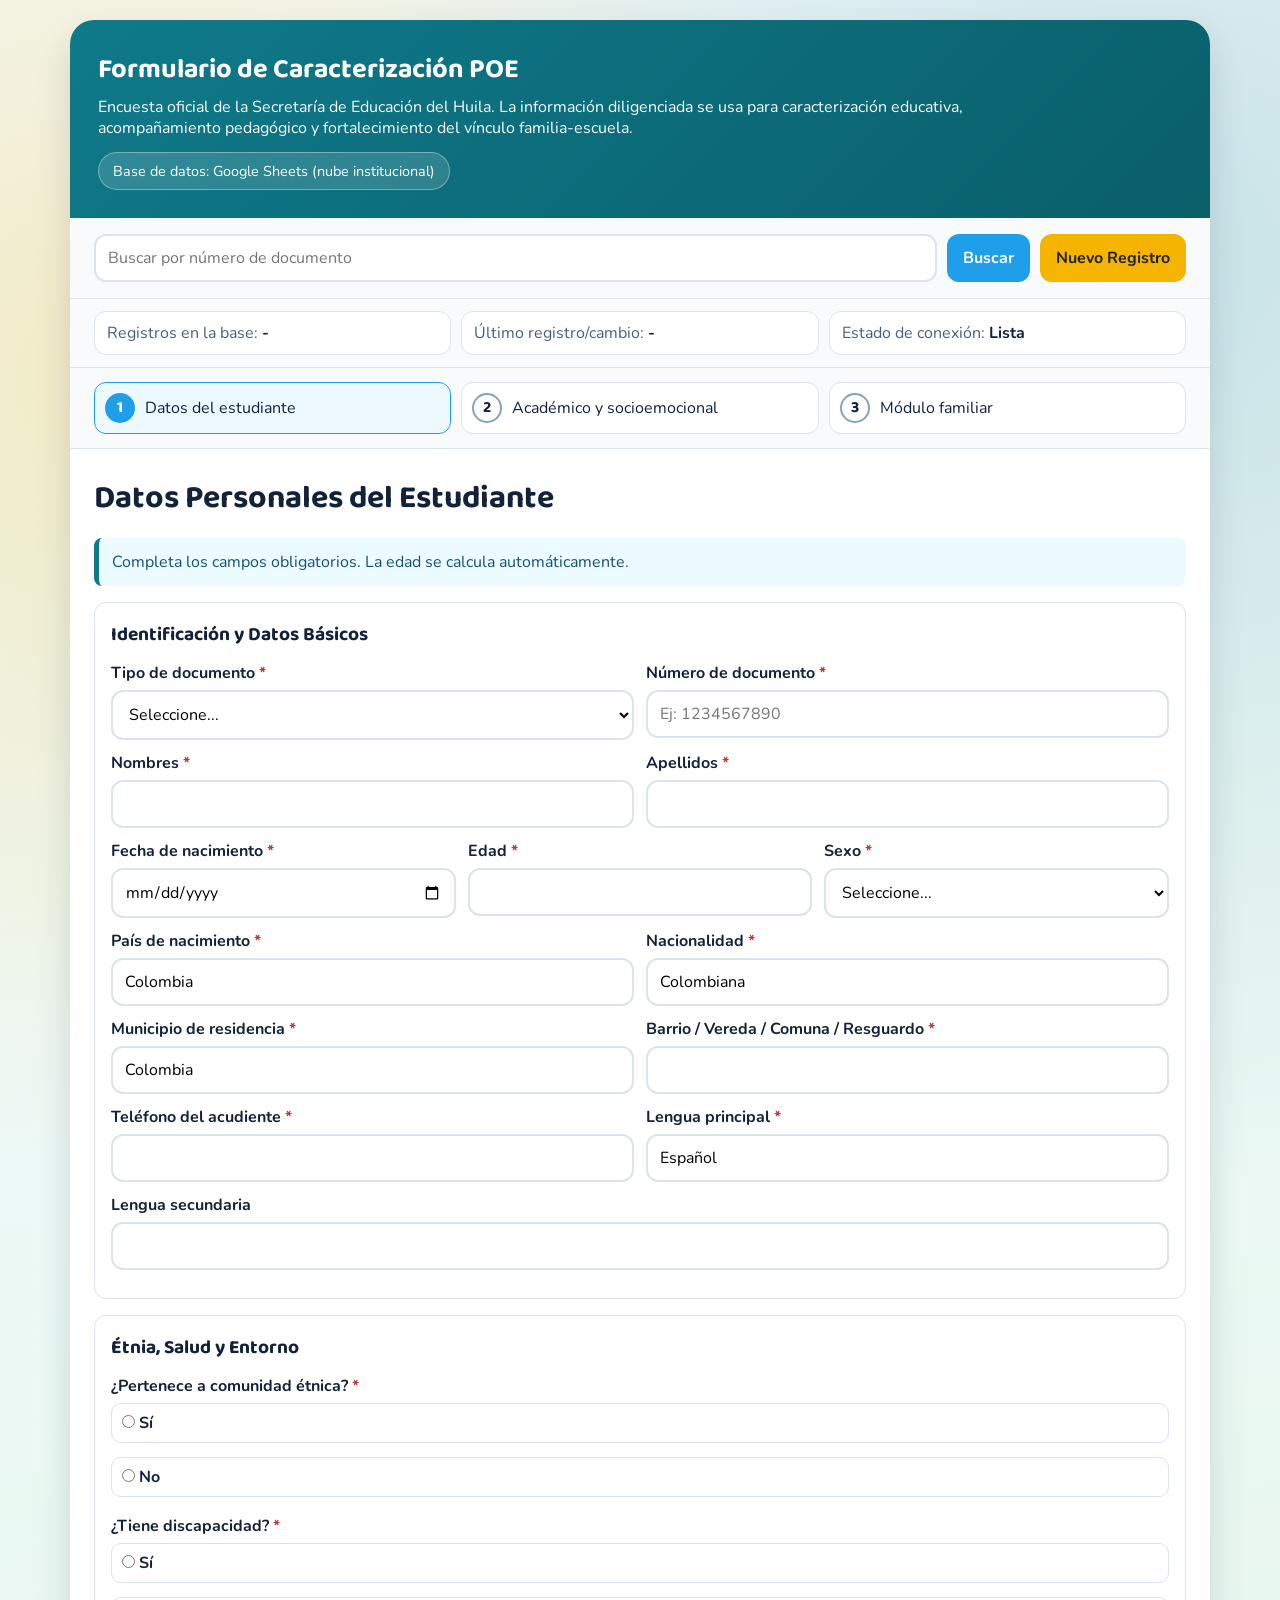
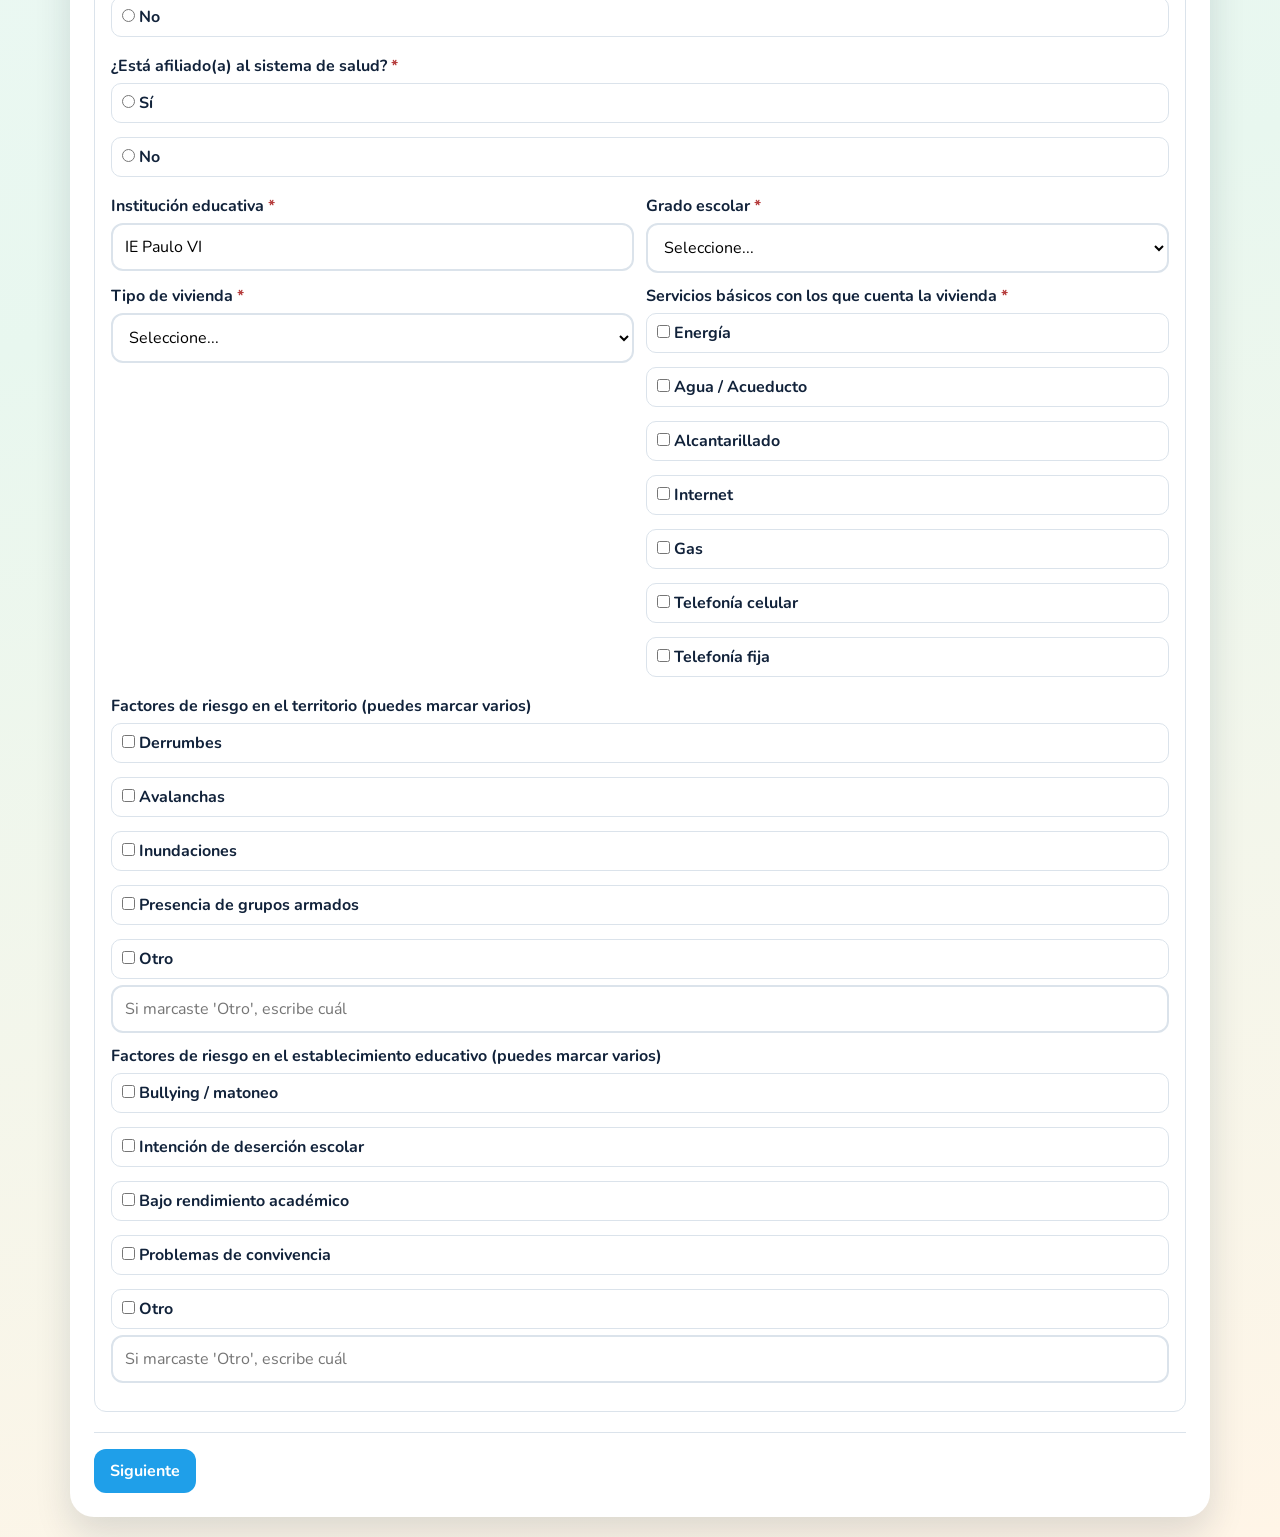
==== commit 44713397: "Modulo Familiar" ====
--- a/index.html
+++ b/index.html
@@ -116,7 +116,7 @@
             <div class="grid-2">
               <div class="form-group">
                 <label class="required">Municipio de residencia</label>
-                <input class="field" type="text" name="municipioResidencia" required>
+                <input class="field" type="text" name="municipioResidencia" value="Colombia" required>
               </div>
               <div class="form-group">
                 <label class="required">Barrio / Vereda / Comuna / Resguardo</label>
@@ -198,10 +198,15 @@
               </div>
             </div>
 
+            <div class="form-group hidden" id="afiliadoSaludCualGroup">
+              <label>Si está afiliado(a), ¿a cuál entidad de salud?</label>
+              <input class="field" type="text" name="afiliadoSaludCual" placeholder="Ej: EPS, régimen o entidad">
+            </div>
+
             <div class="grid-2">
               <div class="form-group">
                 <label class="required">Institución educativa</label>
-                <input class="field" type="text" name="institucionEducativa" required>
+                <input class="field" type="text" name="institucionEducativa" value="IE Paulo VI" required>
               </div>
               <div class="form-group">
                 <label class="required">Grado escolar</label>
@@ -230,28 +235,46 @@
                   <option value="">Seleccione...</option>
                   <option value="Casa">Casa</option>
                   <option value="Apartamento">Apartamento</option>
+                  <option value="Finca">Finca</option>
                   <option value="Cuarto">Cuarto</option>
                   <option value="Otro">Otro</option>
                 </select>
               </div>
               <div class="form-group">
-                <label class="required">¿La vivienda cuenta con servicios básicos?</label>
-                <select class="select" name="serviciosBasicos" required>
-                  <option value="">Seleccione...</option>
-                  <option value="Si">Sí</option>
-                  <option value="No">No</option>
-                  <option value="Parcial">Parcial</option>
-                </select>
-              </div>
-            </div>
-
-            <div class="form-group">
-              <label>Factores de riesgo en el territorio</label>
-              <textarea class="textarea" name="factoresRiesgoTerritorio"></textarea>
-            </div>
-            <div class="form-group">
-              <label>Factores de riesgo en el establecimiento educativo</label>
-              <textarea class="textarea" name="factoresRiesgoColegio"></textarea>
+                <label class="required">Servicios básicos con los que cuenta la vivienda</label>
+                <div class="radio-stack">
+                  <label class="radio-pill"><input type="checkbox" name="servicioEnergia" value="Si"> Energía</label>
+                  <label class="radio-pill"><input type="checkbox" name="servicioAgua" value="Si"> Agua / Acueducto</label>
+                  <label class="radio-pill"><input type="checkbox" name="servicioAlcantarillado" value="Si"> Alcantarillado</label>
+                  <label class="radio-pill"><input type="checkbox" name="servicioInternet" value="Si"> Internet</label>
+                  <label class="radio-pill"><input type="checkbox" name="servicioGas" value="Si"> Gas</label>
+                  <label class="radio-pill"><input type="checkbox" name="servicioTelefoniaCelular" value="Si"> Telefonía celular</label>
+                  <label class="radio-pill"><input type="checkbox" name="servicioTelefoniaFija" value="Si"> Telefonía fija</label>
+                </div>
+              </div>
+            </div>
+
+            <div class="form-group">
+              <label>Factores de riesgo en el territorio (puedes marcar varios)</label>
+              <div class="radio-stack">
+                <label class="radio-pill"><input type="checkbox" name="riesgoTerritorioDerrumbes" value="Si"> Derrumbes</label>
+                <label class="radio-pill"><input type="checkbox" name="riesgoTerritorioAvalanchas" value="Si"> Avalanchas</label>
+                <label class="radio-pill"><input type="checkbox" name="riesgoTerritorioInundaciones" value="Si"> Inundaciones</label>
+                <label class="radio-pill"><input type="checkbox" name="riesgoTerritorioGruposArmados" value="Si"> Presencia de grupos armados</label>
+                <label class="radio-pill"><input type="checkbox" name="riesgoTerritorioOtroCheck" value="Si"> Otro</label>
+              </div>
+              <input class="field" type="text" name="riesgoTerritorioOtro" placeholder="Si marcaste 'Otro', escribe cuál">
+            </div>
+            <div class="form-group">
+              <label>Factores de riesgo en el establecimiento educativo (puedes marcar varios)</label>
+              <div class="radio-stack">
+                <label class="radio-pill"><input type="checkbox" name="riesgoColegioBullying" value="Si"> Bullying / matoneo</label>
+                <label class="radio-pill"><input type="checkbox" name="riesgoColegioDesercion" value="Si"> Intención de deserción escolar</label>
+                <label class="radio-pill"><input type="checkbox" name="riesgoColegioBajoRendimiento" value="Si"> Bajo rendimiento académico</label>
+                <label class="radio-pill"><input type="checkbox" name="riesgoColegioConvivencia" value="Si"> Problemas de convivencia</label>
+                <label class="radio-pill"><input type="checkbox" name="riesgoColegioOtroCheck" value="Si"> Otro</label>
+              </div>
+              <input class="field" type="text" name="riesgoColegioOtro" placeholder="Si marcaste 'Otro', escribe cuál">
             </div>
           </article>
         </section>
@@ -262,26 +285,70 @@
 
           <article class="subsection">
             <h3>Académico</h3>
-            <div class="form-group"><label>¿Qué aspectos del colegio te generan más entusiasmo o motivación?</label><textarea class="textarea" name="entusiasmoMotivacion"></textarea></div>
-            <div class="form-group"><label>¿En qué asignaturas te sientes más fuerte y en cuáles necesitas apoyo?</label><textarea class="textarea" name="asignaturasFortalezas"></textarea></div>
+            <div class="form-group">
+              <label>¿Qué aspectos del colegio te generan más entusiasmo o motivación?</label>
+              <textarea
+                class="textarea"
+                name="entusiasmoMotivacion"
+                placeholder="Ejemplo: aprender cosas nuevas, hacer deporte, bailar, participar en laboratorio, arte o actividades en grupo."
+              ></textarea>
+            </div>
+            <div class="form-group">
+              <label>¿En qué asignaturas te sientes más fuerte y en cuáles necesitas apoyo?</label>
+              <textarea
+                class="textarea"
+                name="asignaturasFortalezas"
+                placeholder="Escribe dos cosas: 1) asignaturas en las que te va bien, 2) asignaturas en las que necesitas ayuda. Ejemplo: me va bien en matemáticas y necesito apoyo en inglés."
+              ></textarea>
+            </div>
             <div class="form-group"><label>¿Tienes un lugar adecuado para estudiar en casa?</label>
+              <p style="font-size:.92rem; color:#46607d; margin:4px 0 8px;">
+                Guía: marca <strong>Sí</strong> si tienes un espacio tranquilo (por ejemplo escritorio o dormitorio),
+                <strong>A veces</strong> si estudias en lugares comunes como comedor o sala, y <strong>No</strong>
+                si no cuentas con un lugar adecuado para estudiar.
+              </p>
               <div class="radio-stack">
                 <label class="radio-pill"><input type="radio" name="lugarEstudio" value="Si"> Sí</label>
                 <label class="radio-pill"><input type="radio" name="lugarEstudio" value="No"> No</label>
                 <label class="radio-pill"><input type="radio" name="lugarEstudio" value="A veces"> A veces</label>
               </div>
             </div>
-            <div class="form-group"><label>¿Qué estrategias usas para organizar tu tiempo escolar?</label><textarea class="textarea" name="estrategiasTiempoEscolar"></textarea></div>
-            <div class="form-group"><label>¿Te sientes apoyado/a por tus profesores en tu proceso de aprendizaje?</label><textarea class="textarea" name="apoyoProfesoresDetalle"></textarea></div>
-            <div class="form-group"><label>¿Sientes que tus intereses y habilidades son valorados en el colegio?</label><textarea class="textarea" name="interesesValorados"></textarea></div>
-            <div class="form-group"><label>¿Tienes un adulto en el colegio que te inspire o te oriente en tus metas?</label><textarea class="textarea" name="adultoInspirador"></textarea></div>
-            <div class="form-group"><label>¿Cómo relacionas lo que aprendes con tu proyecto de vida?</label><textarea class="textarea" name="aprendizajeProyectoVida"></textarea></div>
+            <div class="form-group">
+              <label>¿Qué estrategias usas para organizar tu tiempo escolar?</label>
+              <textarea
+                class="textarea"
+                name="estrategiasTiempoEscolar"
+                placeholder="Ejemplo: uso agenda para recordar tareas; le pido a mamá, familiar o cuidador que me recuerde; uso tablero, calendario o alarmas."
+              ></textarea>
+            </div>
+            <div class="form-group">
+              <label>¿Te sientes apoyado/a por tus profesores en tu proceso de aprendizaje?</label>
+              <textarea class="textarea" name="apoyoProfesoresDetalle" placeholder="Indica si te sientes apoyado/a o no, y por qué. Ejemplo: sí me explican con paciencia / no porque me cuesta preguntar en clase."></textarea>
+            </div>
+            <div class="form-group">
+              <label>¿Sientes que tus intereses y habilidades son valorados en el colegio?</label>
+              <textarea class="textarea" name="interesesValorados" placeholder="Escribe si te sientes valorado/a o no. Ejemplo: sí, me tienen en cuenta en deporte/arte; no, siento que mis ideas no son escuchadas."></textarea>
+            </div>
+            <div class="form-group">
+              <label>¿Tienes un adulto en el colegio que te inspire o te oriente en tus metas?</label>
+              <textarea class="textarea" name="adultoInspirador" placeholder="Puedes escribir quién es (docente, orientador/a, coordinador/a) o indicar que aún no tienes esa persona."></textarea>
+            </div>
+            <div class="form-group">
+              <label>¿Cómo relacionas lo que aprendes con tu proyecto de vida?</label>
+              <textarea class="textarea" name="aprendizajeProyectoVida" placeholder="Ejemplo: las matemáticas me ayudan para ingeniería; lenguaje me ayuda a comunicarme mejor; aún no lo tengo claro."></textarea>
+            </div>
           </article>
 
           <article class="subsection">
             <h3>Autocuidado y Cuidado Mutuo</h3>
-            <div class="form-group"><label>¿Qué acciones haces para cuidar tu salud física y emocional?</label><textarea class="textarea" name="accionesSalud"></textarea></div>
-            <div class="form-group"><label>¿Sabes qué hacer si alguien vulnera tus derechos o te hace sentir incómodo/a?</label><textarea class="textarea" name="vulneracionDerechos"></textarea></div>
+            <div class="form-group">
+              <label>¿Qué acciones haces para cuidar tu salud física y emocional?</label>
+              <textarea class="textarea" name="accionesSalud" placeholder="Ejemplo: duermo bien, hago ejercicio, hablo con alguien de confianza, practico respiración o actividades que me tranquilizan."></textarea>
+            </div>
+            <div class="form-group">
+              <label>¿Sabes qué hacer si alguien vulnera tus derechos o te hace sentir incómodo/a?</label>
+              <textarea class="textarea" name="vulneracionDerechos" placeholder="Indica si sabes a quién acudir (docente, orientación escolar, familia, comisaría, línea de ayuda) o si necesitas orientación."></textarea>
+            </div>
             <div class="form-group"><label>¿Has recibido orientación sobre derechos sexuales y reproductivos?</label>
               <div class="radio-stack">
                 <label class="radio-pill"><input type="radio" name="orientacionSexualReproductiva" value="Si"> Sí</label>
@@ -289,33 +356,54 @@
               </div>
             </div>
             <div class="form-group"><label>¿Cómo te informas sobre sexualidad, consentimiento o relaciones?</label><textarea class="textarea" name="informacionSexualidad"></textarea></div>
-            <div class="form-group"><label>¿Sabes a quién acudir si hay riesgo de consumo de SPA?</label><textarea class="textarea" name="riesgoSpa"></textarea></div>
+            <div class="form-group">
+              <label>¿Sabes a quién acudir si hay riesgo de consumo de SPA (sustancias psicoactivas, por ejemplo alcohol, cigarrillo electrónico, marihuana u otras drogas)?</label>
+              <textarea class="textarea" name="riesgoSpa" placeholder="Escribe a quién acudirías: familia, docente, orientación escolar, psicología, centro de salud u otra red de apoyo."></textarea>
+            </div>
             <div class="form-group"><label>¿En tu colegio hay espacios para hablar sobre salud mental y autocuidado?</label><textarea class="textarea" name="espaciosSaludMental"></textarea></div>
           </article>
 
           <article class="subsection">
             <h3>Socioemocional</h3>
             <div class="form-group"><label>¿Cómo manejas emociones fuertes como enojo o tristeza?</label><textarea class="textarea" name="manejoEmociones"></textarea></div>
-            <div class="form-group"><label>¿Con quién hablas cuando tienes una dificultad emocional o personal?</label><textarea class="textarea" name="redApoyoEmocional"></textarea></div>
+            <div class="form-group">
+              <label>¿Con quién hablas cuando tienes una dificultad emocional o personal?</label>
+              <textarea class="textarea" name="redApoyoEmocional" placeholder="Ejemplo: mamá, papá, acudiente, hermano/a, amigo/a, docente, orientador/a o nadie por ahora."></textarea>
+            </div>
             <div class="form-group"><label>¿Sientes que puedes expresar tu identidad en el colegio?</label><textarea class="textarea" name="expresarIdentidad"></textarea></div>
             <div class="form-group"><label>¿Has identificado una meta personal o profesional para tu futuro?</label><textarea class="textarea" name="metaFutura"></textarea></div>
-            <div class="form-group"><label>¿Te sientes representado/a y escuchado/a en el colegio?</label><textarea class="textarea" name="representadoEscuchado"></textarea></div>
-            <div class="form-group"><label>¿Qué te gustaría mejorar para sentirte en equilibrio?</label><textarea class="textarea" name="mejorarEquilibrioPersonal"></textarea></div>
+            <div class="form-group">
+              <label>¿Te sientes representado/a y escuchado/a en el colegio?</label>
+              <textarea class="textarea" name="representadoEscuchado" placeholder="Puedes responder sí/no y explicar brevemente. Ejemplo: sí, participan mis ideas; no, me cuesta que escuchen mi opinión."></textarea>
+            </div>
+            <div class="form-group">
+              <label>¿Qué te gustaría mejorar para sentirte en equilibrio?</label>
+              <textarea class="textarea" name="mejorarEquilibrioPersonal" placeholder="Ejemplo: organizar mejor mi tiempo, dormir mejor, manejar el estrés, mejorar convivencia o pedir apoyo emocional."></textarea>
+            </div>
           </article>
         </section>
 
         <section class="form-section" id="sec-familiar">
           <h2 class="section-title">Módulo Familiar</h2>
-          <div class="info-box">Si alguna pregunta no aplica, escribe "No Aplica".</div>
+          <div class="info-box">Sección simplificada en checklist para facilitar el diligenciamiento familiar.</div>
 
           <article class="subsection">
             <h3>Composición Familiar</h3>
             <div class="grid-2">
               <div class="form-group"><label>Fecha de diligenciamiento inicial</label><input class="field" type="date" name="fechaDiligenciamientoInicial"></div>
-              <div class="form-group"><label>Documento del estudiante (verificación)</label><input class="field" type="text" name="docVerificacion"></div>
-            </div>
-            <div class="grid-2">
-              <div class="form-group"><label>¿Cuántos hermanos(as) tiene?</label><input class="field" type="number" name="numeroHermanos" min="0" max="20"></div>
+              <div class="form-group">
+                <label>¿Cuántos hermanos(as) tiene?</label>
+                <select class="select" name="numeroHermanos">
+                  <option value="">Seleccione...</option>
+                  <option value="0">0</option>
+                  <option value="1">1</option>
+                  <option value="2">2</option>
+                  <option value="3">3</option>
+                  <option value="4 o más">4 o más</option>
+                </select>
+              </div>
+            </div>
+            <div class="grid-2">
               <div class="form-group"><label>¿El embarazo fue planeado?</label>
                 <select class="select" name="embarazoPlaneado">
                   <option value="">Seleccione...</option>
@@ -328,17 +416,282 @@
           </article>
 
           <article class="subsection">
-            <h3>Madre, Padre y Acudiente</h3>
-            <div class="form-group"><label>Madre (documento, edad, escolaridad, ocupación, situación laboral, condiciones especiales, aporte económico)</label><textarea class="textarea" name="infoMadre"></textarea></div>
-            <div class="form-group"><label>Padre (documento, edad, escolaridad, ocupación, situación laboral, condiciones especiales, aporte económico)</label><textarea class="textarea" name="infoPadre"></textarea></div>
-            <div class="form-group"><label>Acudiente (si es distinto) (parentesco, edad, escolaridad, ocupación, situación laboral, condiciones especiales, aporte económico)</label><textarea class="textarea" name="infoAcudiente"></textarea></div>
+            <h3>Datos de la Madre</h3>
+            <div class="grid-3">
+              <div class="form-group"><label>Documento</label><input class="field" type="text" name="documentoMadre" placeholder="Opcional"></div>
+              <div class="form-group">
+                <label>Rango de edad</label>
+                <select class="select" name="edadMadre">
+                  <option value="">Seleccione...</option>
+                  <option value="Menor de 20">Menor de 20</option>
+                  <option value="20 a 30">20 a 30</option>
+                  <option value="31 a 40">31 a 40</option>
+                  <option value="41 a 50">41 a 50</option>
+                  <option value="51 o más">51 o más</option>
+                </select>
+              </div>
+              <div class="form-group">
+                <label>Nivel de escolaridad</label>
+                <select class="select" name="escolaridadMadre">
+                  <option value="">Seleccione...</option>
+                  <option value="Ninguna">Ninguna</option>
+                  <option value="Primaria">Primaria</option>
+                  <option value="Secundaria">Secundaria</option>
+                  <option value="Técnica/Tecnológica">Técnica/Tecnológica</option>
+                  <option value="Universitaria">Universitaria</option>
+                </select>
+              </div>
+            </div>
+            <div class="grid-3">
+              <div class="form-group">
+                <label>Ocupación principal</label>
+                <select class="select" name="ocupacionMadre">
+                  <option value="">Seleccione...</option>
+                  <option value="Hogar">Hogar</option>
+                  <option value="Agricultura">Agricultura</option>
+                  <option value="Comercio">Comercio</option>
+                  <option value="Empleo formal">Empleo formal</option>
+                  <option value="Empleo informal">Empleo informal</option>
+                  <option value="Otra">Otra</option>
+                </select>
+              </div>
+              <div class="form-group"><label>Sabe leer</label>
+                <select class="select" name="sabeLeerMadre"><option value="">Seleccione...</option><option value="Si">Sí</option><option value="No">No</option></select>
+              </div>
+              <div class="form-group"><label>Sabe escribir</label>
+                <select class="select" name="sabeEscribirMadre"><option value="">Seleccione...</option><option value="Si">Sí</option><option value="No">No</option></select>
+              </div>
+            </div>
+            <div class="grid-2">
+              <div class="form-group"><label>Situación laboral</label><input class="field" type="text" name="situacionLaboralMadre"></div>
+              <div class="form-group"><label>Aporta al sustento económico</label>
+                <select class="select" name="aportaEconomicoMadre"><option value="">Seleccione...</option><option value="Si">Sí</option><option value="No">No</option></select>
+              </div>
+            </div>
+            <div class="form-group">
+              <label>Condiciones especiales (puede marcar varias)</label>
+              <div class="radio-stack">
+                <label class="radio-pill"><input type="checkbox" name="madreCondicionDiscapacidad" value="Si"> Discapacidad</label>
+                <label class="radio-pill"><input type="checkbox" name="madreCondicionEnfermedad" value="Si"> Enfermedad crónica</label>
+                <label class="radio-pill"><input type="checkbox" name="madreCondicionNinguna" value="Si"> Ninguna</label>
+                <label class="radio-pill"><input type="checkbox" name="madreCondicionOtraCheck" value="Si"> Otra</label>
+              </div>
+              <input class="field" type="text" name="madreCondicionOtra" placeholder="Si marcó Otra, ¿cuál?">
+            </div>
+          </article>
+
+          <article class="subsection">
+            <h3>Datos del Padre</h3>
+            <div class="form-group">
+              <label class="radio-pill"><input type="checkbox" name="padreNoAplica" value="Si"> Padre ausente / No aplica diligenciamiento</label>
+            </div>
+            <div id="padreFields">
+              <div class="grid-3">
+                <div class="form-group"><label>Documento</label><input class="field" type="text" name="documentoPadre" placeholder="Opcional"></div>
+                <div class="form-group">
+                  <label>Rango de edad</label>
+                  <select class="select" name="edadPadre">
+                    <option value="">Seleccione...</option>
+                    <option value="Menor de 20">Menor de 20</option>
+                    <option value="20 a 30">20 a 30</option>
+                    <option value="31 a 40">31 a 40</option>
+                    <option value="41 a 50">41 a 50</option>
+                    <option value="51 o más">51 o más</option>
+                  </select>
+                </div>
+                <div class="form-group">
+                  <label>Nivel de escolaridad</label>
+                  <select class="select" name="escolaridadPadre">
+                    <option value="">Seleccione...</option>
+                    <option value="Ninguna">Ninguna</option>
+                    <option value="Primaria">Primaria</option>
+                    <option value="Secundaria">Secundaria</option>
+                    <option value="Técnica/Tecnológica">Técnica/Tecnológica</option>
+                    <option value="Universitaria">Universitaria</option>
+                  </select>
+                </div>
+              </div>
+              <div class="grid-3">
+                <div class="form-group">
+                  <label>Ocupación principal</label>
+                  <select class="select" name="ocupacionPadre">
+                    <option value="">Seleccione...</option>
+                    <option value="Hogar">Hogar</option>
+                    <option value="Agricultura">Agricultura</option>
+                    <option value="Comercio">Comercio</option>
+                    <option value="Empleo formal">Empleo formal</option>
+                    <option value="Empleo informal">Empleo informal</option>
+                    <option value="Otra">Otra</option>
+                  </select>
+                </div>
+                <div class="form-group"><label>Sabe leer</label>
+                  <select class="select" name="sabeLeerPadre"><option value="">Seleccione...</option><option value="Si">Sí</option><option value="No">No</option></select>
+                </div>
+                <div class="form-group"><label>Sabe escribir</label>
+                  <select class="select" name="sabeEscribirPadre"><option value="">Seleccione...</option><option value="Si">Sí</option><option value="No">No</option></select>
+                </div>
+              </div>
+              <div class="grid-2">
+                <div class="form-group"><label>Situación laboral</label><input class="field" type="text" name="situacionLaboralPadre"></div>
+                <div class="form-group"><label>Aporta al sustento económico</label>
+                  <select class="select" name="aportaEconomicoPadre"><option value="">Seleccione...</option><option value="Si">Sí</option><option value="No">No</option></select>
+                </div>
+              </div>
+              <div class="form-group">
+                <label>Condiciones especiales (puede marcar varias)</label>
+                <div class="radio-stack">
+                  <label class="radio-pill"><input type="checkbox" name="padreCondicionDiscapacidad" value="Si"> Discapacidad</label>
+                  <label class="radio-pill"><input type="checkbox" name="padreCondicionEnfermedad" value="Si"> Enfermedad crónica</label>
+                  <label class="radio-pill"><input type="checkbox" name="padreCondicionNinguna" value="Si"> Ninguna</label>
+                  <label class="radio-pill"><input type="checkbox" name="padreCondicionOtraCheck" value="Si"> Otra</label>
+                </div>
+                <input class="field" type="text" name="padreCondicionOtra" placeholder="Si marcó Otra, ¿cuál?">
+              </div>
+            </div>
+          </article>
+
+          <article class="subsection">
+            <h3>Datos del Acudiente (si es diferente a madre o padre)</h3>
+            <div class="form-group">
+              <label class="radio-pill"><input type="checkbox" name="acudienteNoAplica" value="Si"> No aplica diligenciamiento de acudiente</label>
+            </div>
+            <div id="acudienteFields">
+              <div class="grid-3">
+                <div class="form-group">
+                  <label>Parentesco</label>
+                  <select class="select" name="parentescoAcudiente">
+                    <option value="">Seleccione...</option>
+                    <option value="Abuelo/a">Abuelo/a</option>
+                    <option value="Tío/a">Tío/a</option>
+                    <option value="Hermano/a mayor">Hermano/a mayor</option>
+                    <option value="Padrastro/Madrastra">Padrastro/Madrastra</option>
+                    <option value="Otro familiar">Otro familiar</option>
+                    <option value="No familiar">No familiar</option>
+                  </select>
+                </div>
+                <div class="form-group">
+                  <label>Rango de edad</label>
+                  <select class="select" name="edadAcudiente">
+                    <option value="">Seleccione...</option>
+                    <option value="Menor de 20">Menor de 20</option>
+                    <option value="20 a 30">20 a 30</option>
+                    <option value="31 a 40">31 a 40</option>
+                    <option value="41 a 50">41 a 50</option>
+                    <option value="51 o más">51 o más</option>
+                  </select>
+                </div>
+                <div class="form-group">
+                  <label>Nivel de escolaridad</label>
+                  <select class="select" name="escolaridadAcudiente">
+                    <option value="">Seleccione...</option>
+                    <option value="Ninguna">Ninguna</option>
+                    <option value="Primaria">Primaria</option>
+                    <option value="Secundaria">Secundaria</option>
+                    <option value="Técnica/Tecnológica">Técnica/Tecnológica</option>
+                    <option value="Universitaria">Universitaria</option>
+                  </select>
+                </div>
+              </div>
+              <div class="grid-3">
+                <div class="form-group">
+                  <label>Ocupación principal</label>
+                  <select class="select" name="ocupacionAcudiente">
+                    <option value="">Seleccione...</option>
+                    <option value="Hogar">Hogar</option>
+                    <option value="Agricultura">Agricultura</option>
+                    <option value="Comercio">Comercio</option>
+                    <option value="Empleo formal">Empleo formal</option>
+                    <option value="Empleo informal">Empleo informal</option>
+                    <option value="Otra">Otra</option>
+                  </select>
+                </div>
+                <div class="form-group"><label>Sabe leer</label>
+                  <select class="select" name="sabeLeerAcudiente"><option value="">Seleccione...</option><option value="Si">Sí</option><option value="No">No</option></select>
+                </div>
+                <div class="form-group"><label>Sabe escribir</label>
+                  <select class="select" name="sabeEscribirAcudiente"><option value="">Seleccione...</option><option value="Si">Sí</option><option value="No">No</option></select>
+                </div>
+              </div>
+              <div class="grid-2">
+                <div class="form-group"><label>Situación laboral</label><input class="field" type="text" name="situacionLaboralAcudiente"></div>
+                <div class="form-group"><label>Aporta al sustento económico</label>
+                  <select class="select" name="aportaEconomicoAcudiente"><option value="">Seleccione...</option><option value="Si">Sí</option><option value="No">No</option></select>
+                </div>
+              </div>
+              <div class="form-group">
+                <label>Condiciones especiales (puede marcar varias)</label>
+                <div class="radio-stack">
+                  <label class="radio-pill"><input type="checkbox" name="acudienteCondicionDiscapacidad" value="Si"> Discapacidad</label>
+                  <label class="radio-pill"><input type="checkbox" name="acudienteCondicionEnfermedad" value="Si"> Enfermedad crónica</label>
+                  <label class="radio-pill"><input type="checkbox" name="acudienteCondicionNinguna" value="Si"> Ninguna</label>
+                  <label class="radio-pill"><input type="checkbox" name="acudienteCondicionOtraCheck" value="Si"> Otra</label>
+                </div>
+                <input class="field" type="text" name="acudienteCondicionOtra" placeholder="Si marcó Otra, ¿cuál?">
+              </div>
+            </div>
           </article>
 
           <article class="subsection">
             <h3>Vivienda, Servicios y Relaciones</h3>
-            <div class="form-group"><label>Características de vivienda y habitabilidad (tenencia, tiempo de permanencia, número de convivientes, riesgos, condiciones de sueño, espacios independientes, aseo)</label><textarea class="textarea" name="viviendaHabitabilidad"></textarea></div>
-            <div class="form-group"><label>Servicios domiciliarios, agua, basuras, sanitario y entorno cercano</label><textarea class="textarea" name="serviciosEntorno"></textarea></div>
-            <div class="form-group"><label>Relaciones familiares, actividades de vínculo, acciones de cuidado, motivos de disgusto, solución de problemas, participación en hogar e incentivos</label><textarea class="textarea" name="relacionesFamiliares"></textarea></div>
+            <div class="form-group">
+              <label>Tipo de vivienda</label>
+              <select class="select" name="tipoViviendaFamiliar">
+                <option value="">Seleccione...</option>
+                <option value="Casa">Casa</option>
+                <option value="Apartamento">Apartamento</option>
+                <option value="Finca">Finca</option>
+                <option value="Cuarto">Cuarto</option>
+                <option value="Otro">Otro</option>
+              </select>
+            </div>
+            <div class="form-group">
+              <label>Tipo de tenencia</label>
+              <div class="radio-stack">
+                <label class="radio-pill"><input type="checkbox" name="tenenciaPropia" value="Si"> Propia</label>
+                <label class="radio-pill"><input type="checkbox" name="tenenciaArriendo" value="Si"> Arriendo</label>
+                <label class="radio-pill"><input type="checkbox" name="tenenciaFamiliar" value="Si"> Familiar / Prestada</label>
+                <label class="radio-pill"><input type="checkbox" name="tenenciaOtraCheck" value="Si"> Otra</label>
+              </div>
+              <input class="field" type="text" name="tenenciaOtra" placeholder="Si marcó Otra, ¿cuál?">
+            </div>
+            <div class="form-group">
+              <label>Condiciones de habitabilidad</label>
+              <div class="radio-stack">
+                <label class="radio-pill"><input type="checkbox" name="habitacionConAdultos" value="Si"> Niña/o duerme con adultos en la misma habitación</label>
+                <label class="radio-pill"><input type="checkbox" name="camaConAdultos" value="Si"> Niña/o duerme con adultos en la misma cama</label>
+                <label class="radio-pill"><input type="checkbox" name="espaciosIndependientesHogar" value="Si"> Tiene espacios independientes (dormitorio, cocina, baño)</label>
+                <label class="radio-pill"><input type="checkbox" name="espaciosAseadosHogar" value="Si"> Espacios aseados</label>
+              </div>
+            </div>
+            <div class="form-group">
+              <label>Servicios domiciliarios y entorno cercano (puede marcar varias)</label>
+              <div class="radio-stack">
+                <label class="radio-pill"><input type="checkbox" name="familiarServicioEnergia" value="Si"> Energía</label>
+                <label class="radio-pill"><input type="checkbox" name="familiarServicioAcueducto" value="Si"> Acueducto</label>
+                <label class="radio-pill"><input type="checkbox" name="familiarServicioAlcantarillado" value="Si"> Alcantarillado</label>
+                <label class="radio-pill"><input type="checkbox" name="familiarServicioGas" value="Si"> Gas</label>
+                <label class="radio-pill"><input type="checkbox" name="familiarServicioInternet" value="Si"> Internet</label>
+                <label class="radio-pill"><input type="checkbox" name="familiarServicioCelular" value="Si"> Telefonía celular</label>
+                <label class="radio-pill"><input type="checkbox" name="familiarServicioFija" value="Si"> Telefonía fija</label>
+                <label class="radio-pill"><input type="checkbox" name="entornoSalud" value="Si"> Cerca hay centro de salud / hospital</label>
+                <label class="radio-pill"><input type="checkbox" name="entornoEscuela" value="Si"> Cerca hay sedes educativas</label>
+                <label class="radio-pill"><input type="checkbox" name="entornoTransporte" value="Si"> Cerca hay transporte público</label>
+                <label class="radio-pill"><input type="checkbox" name="entornoParques" value="Si"> Cerca hay parques / espacios recreativos</label>
+              </div>
+            </div>
+            <div class="form-group">
+              <label>Relaciones familiares y dinámicas del hogar (puede marcar varias)</label>
+              <div class="radio-stack">
+                <label class="radio-pill"><input type="checkbox" name="familiaComparteDificultades" value="Si"> La familia comparte dificultades entre sí</label>
+                <label class="radio-pill"><input type="checkbox" name="familiaComparteLogros" value="Si"> La familia comparte acontecimientos especiales</label>
+                <label class="radio-pill"><input type="checkbox" name="familiaActividadesJuego" value="Si"> Realizan juegos, lectura o actividades de aprendizaje</label>
+                <label class="radio-pill"><input type="checkbox" name="familiaActividadesComunitarias" value="Si"> Participan en actividades comunitarias/familiares</label>
+                <label class="radio-pill"><input type="checkbox" name="familiaMotivoDisgustoEconomico" value="Si"> Disgustos frecuentes por problemas económicos</label>
+                <label class="radio-pill"><input type="checkbox" name="familiaMotivoDisgustoComunicacion" value="Si"> Disgustos frecuentes por comunicación/autoridad</label>
+                <label class="radio-pill"><input type="checkbox" name="familiaNinosParticipanHogar" value="Si"> Niñas/os participan en actividades del hogar</label>
+                <label class="radio-pill"><input type="checkbox" name="familiaReconoceLogrosNinos" value="Si"> Se reconocen los logros de niñas/os</label>
+              </div>
+            </div>
           </article>
         </section>
 
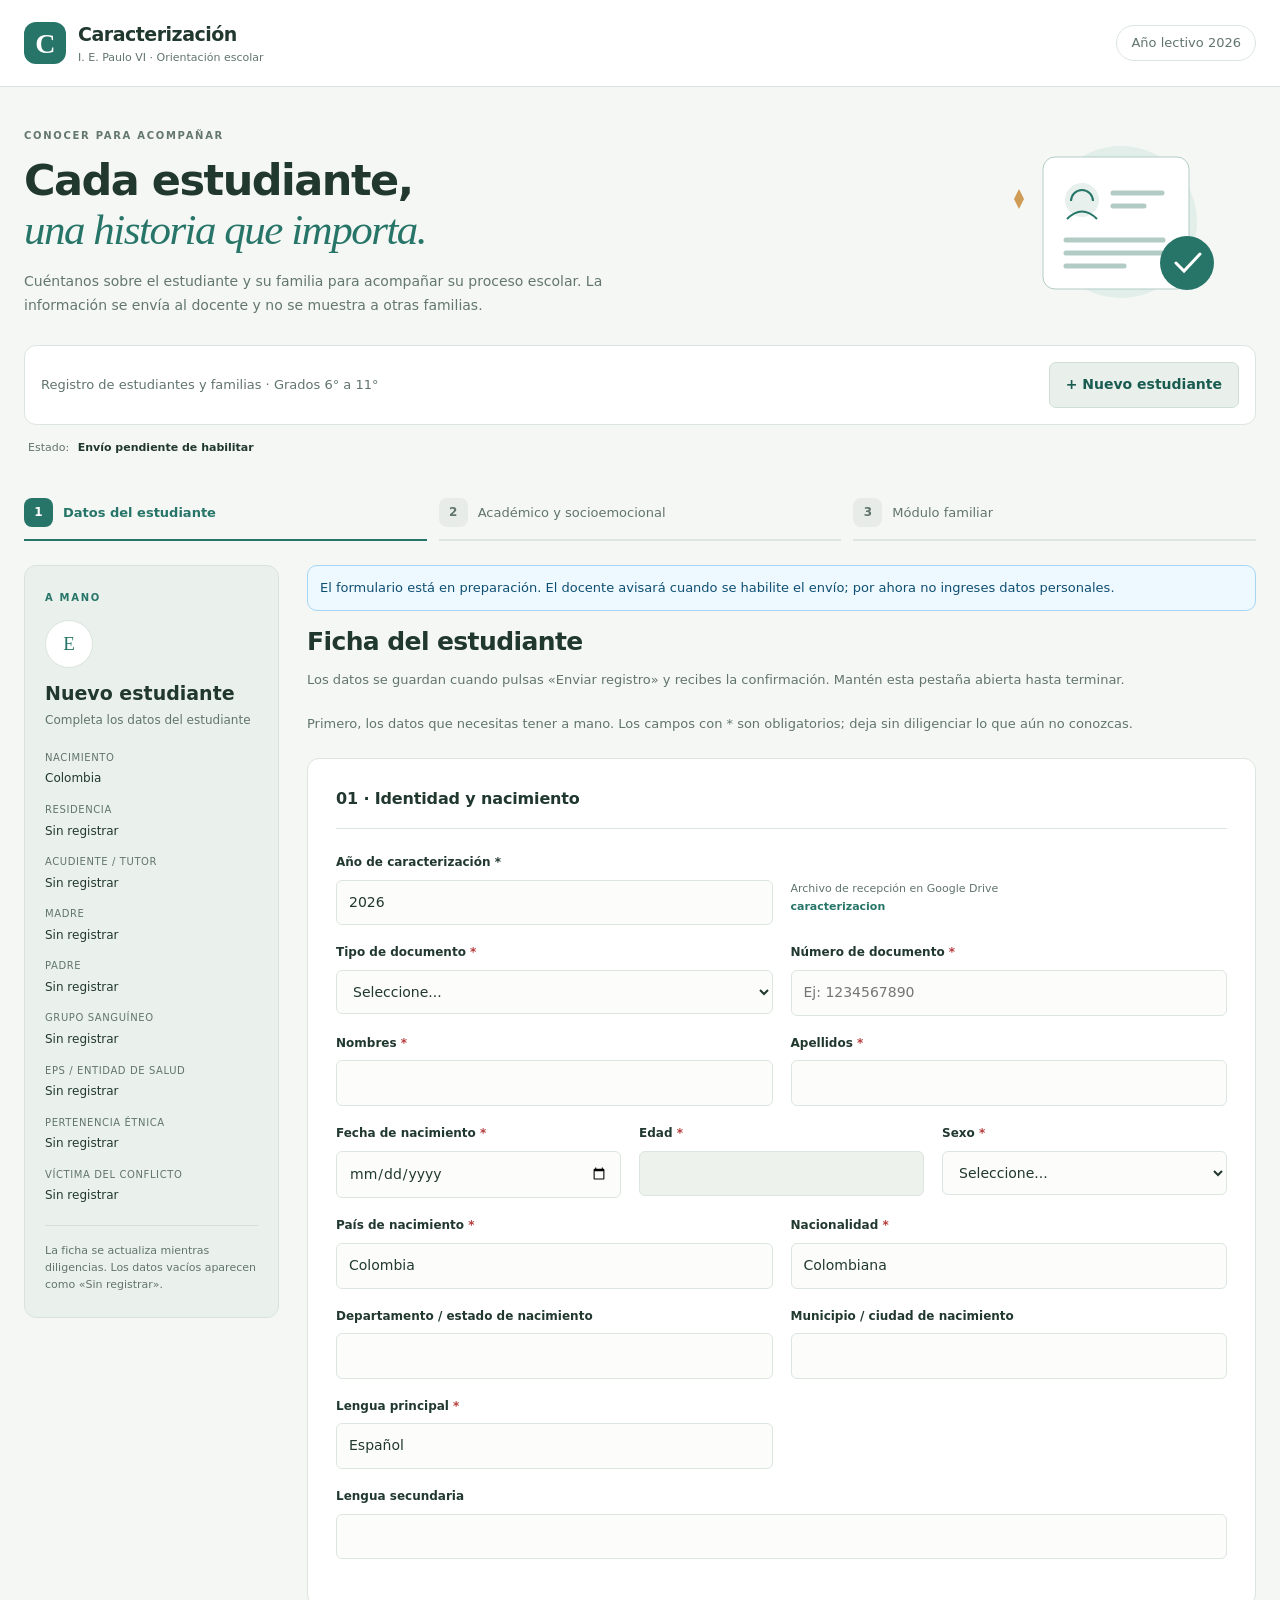
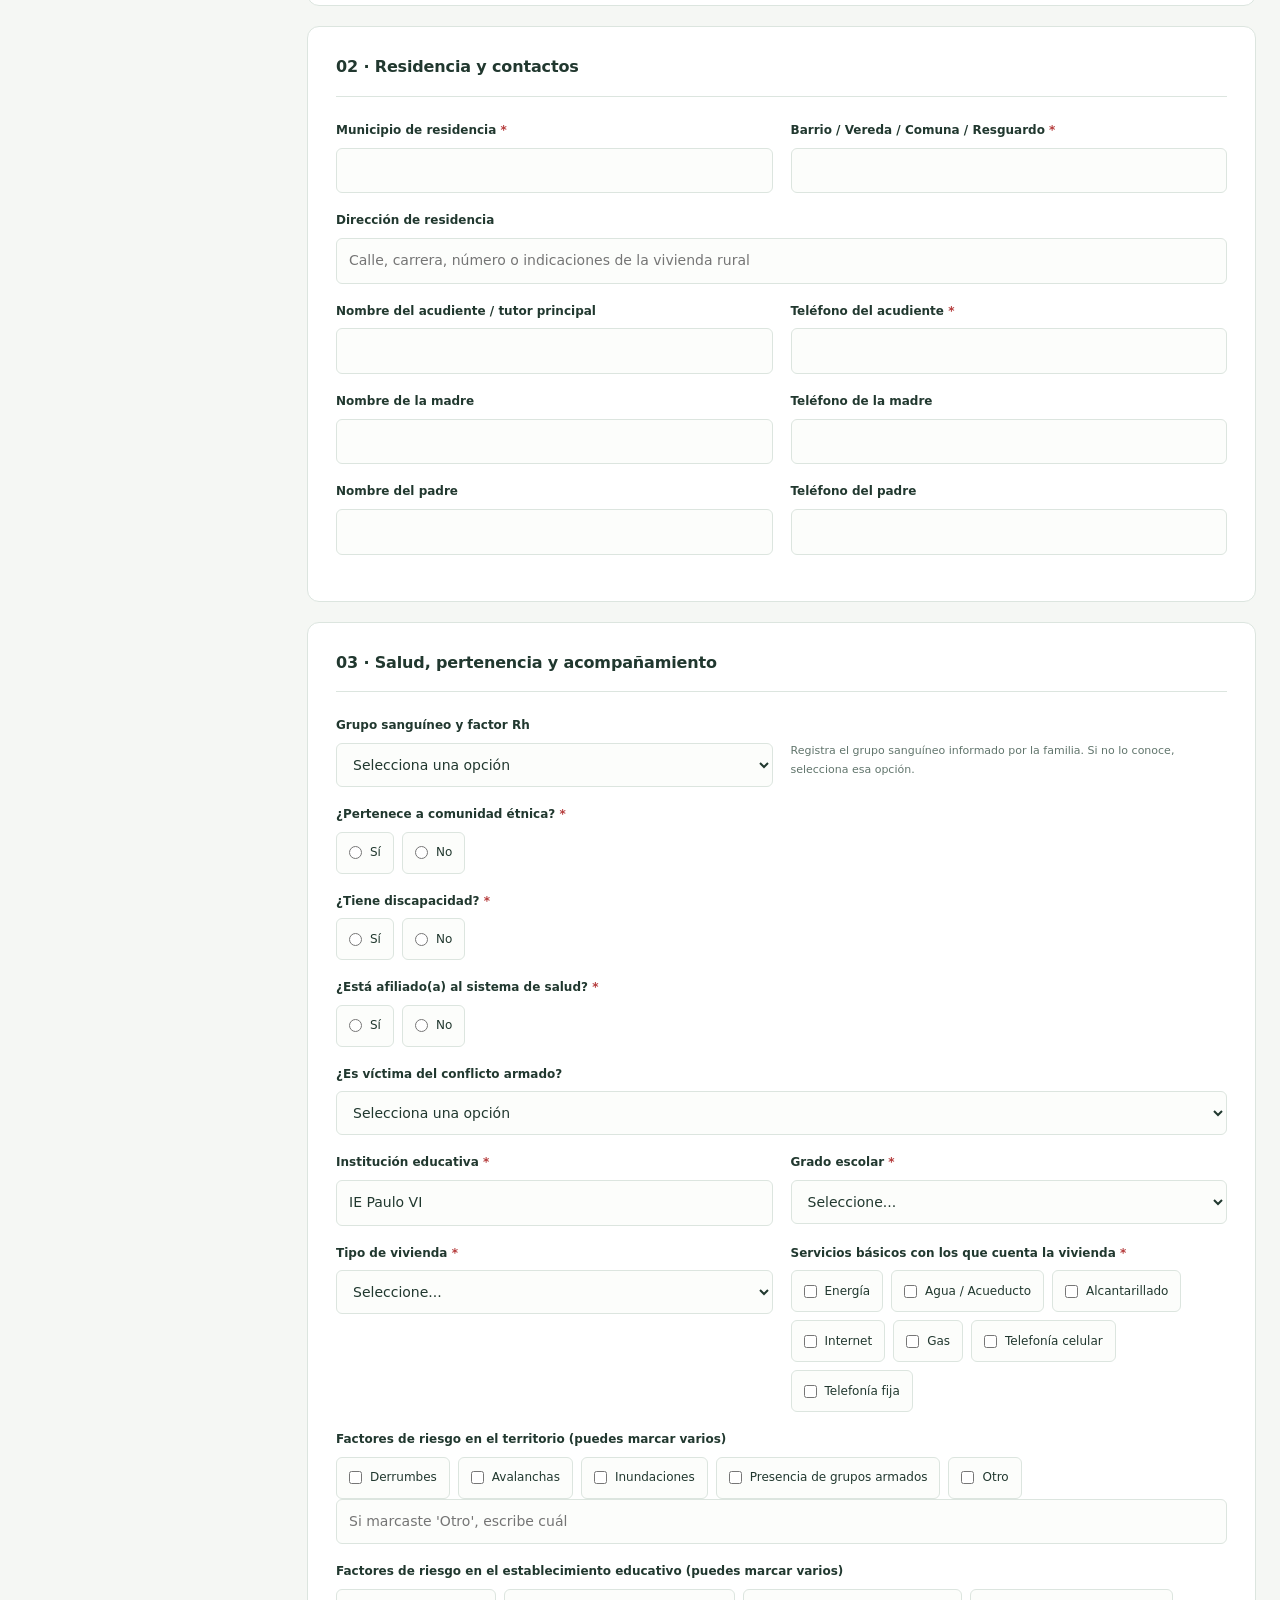
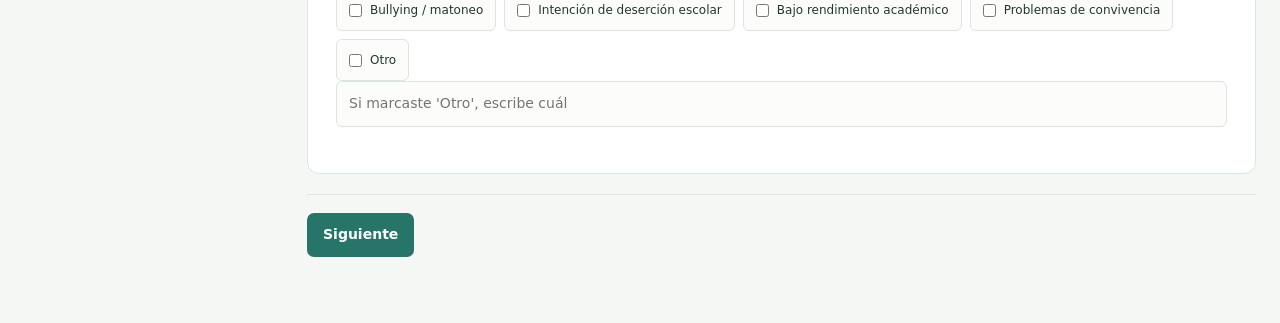
==== commit 26938554: "Prepara caracterización con recepción privada en Drive y confirmación de envíos" ====
--- a/index.html
+++ b/index.html
@@ -1,718 +1,825 @@
 <!DOCTYPE html>
+
 <html lang="es">
 <head>
-  <meta charset="UTF-8">
-  <meta name="viewport" content="width=device-width, initial-scale=1.0">
-  <title>Caracterización POE - Estudiantes y Familias</title>
-  <link rel="stylesheet" href="css/themes.css">
-  <link rel="stylesheet" href="css/global.css">
-  <link rel="stylesheet" href="css/layout.css">
-  <link rel="stylesheet" href="css/components.css">
-</head>
-<body>
-  <main class="app-shell">
-    <header class="hero">
-      <h1>Formulario de Caracterización POE</h1>
-      <p>
-        Encuesta oficial de la Secretaría de Educación del Huila. La información diligenciada se usa para
-        caracterización educativa, acompañamiento pedagógico y fortalecimiento del vínculo familia-escuela.
-      </p>
-      <span class="hero-chip">Base de datos: Google Sheets (nube institucional)</span>
-    </header>
+<meta charset="utf-8"/>
+<meta content="width=device-width, initial-scale=1.0" name="viewport"/>
+<title>Caracterización POE - Estudiantes y Familias</title>
+<link href="data:image/svg+xml,%3Csvg xmlns='http://www.w3.org/2000/svg' viewBox='0 0 64 64'%3E%3Cdefs%3E%3ClinearGradient id='g' x1='0' x2='1' y1='0' y2='1'%3E%3Cstop stop-color='%230f7a8a'/%3E%3Cstop offset='1' stop-color='%23f4b400'/%3E%3C/linearGradient%3E%3C/defs%3E%3Crect width='64' height='64' rx='14' fill='url(%23g)'/%3E%3Cpath d='M18 15h28a4 4 0 0 1 4 4v30l-8-5-8 5-8-5-8 5V19a4 4 0 0 1 4-4z' fill='%23fff' opacity='.95'/%3E%3Cpath d='M24 24h16M24 30h16M24 36h10' stroke='%230f7a8a' stroke-width='3' stroke-linecap='round'/%3E%3C/svg%3E" rel="icon" type="image/svg+xml"/>
+<link href="css/themes.css" rel="stylesheet"/>
+<link href="css/global.css" rel="stylesheet"/>
+<link href="css/layout.css" rel="stylesheet"/>
+<link href="css/components.css" rel="stylesheet"/>
+<link href="css/refresh.css" rel="stylesheet"/></head>
+<body><noscript>Activa JavaScript en tu navegador para diligenciar y enviar este formulario.</noscript><header class="site-header"><a class="brand" href="index.html"><span aria-hidden="true" class="brand-mark">C</span><span>Caracterización<small>I. E. Paulo VI · Orientación escolar</small></span></a><span class="school-year">Año lectivo <span data-school-year=""></span></span></header>
+<main class="app-shell">
+<header class="hero"><div><p class="eyebrow">CONOCER PARA ACOMPAÑAR</p><h1>Cada estudiante,<br/><em>una historia que importa.</em></h1><p>Cuéntanos sobre el estudiante y su familia para acompañar su proceso escolar. La información se envía al docente y no se muestra a otras familias.</p></div><div aria-hidden="true" class="hero-illustration"><svg fill="none" viewbox="0 0 280 180"><circle cx="145" cy="90" fill="#e2eeea" r="76"></circle><rect fill="white" height="132" rx="12" stroke="#b3cbc5" width="146" x="67" y="25"></rect><circle cx="106" cy="68" fill="#e7f0ed" r="17"></circle><path d="M95 69a11 11 0 0 1 22 0m-26 18q15-15 30 0" stroke="#267568" stroke-width="2"></path><path d="M137 61h49m-49 13h31M90 108h97M90 121h97M90 134h58" stroke="#b3cbc5" stroke-linecap="round" stroke-width="5"></path><circle cx="211" cy="131" fill="#267568" r="27"></circle><path d="m200 131 8 8 16-17" stroke="white" stroke-linecap="round" stroke-width="3"></path><path d="m38 67 5-10 5 10-5 10Z" fill="#ce9c56"></path></svg></div></header>
+<section aria-label="Acciones rápidas" class="toolbar"><p class="family-intro">Registro de estudiantes y familias · Grados 6° a 11°</p>
 
-    <section class="toolbar" aria-label="Acciones rápidas">
-      <input class="field" type="text" id="searchDoc" placeholder="Buscar por número de documento">
-      <button class="btn btn-primary" type="button" id="searchBtn">Buscar</button>
-      <button class="btn btn-warn" type="button" id="newBtn">Nuevo Registro</button>
-    </section>
 
-    <section class="stats" aria-label="Resumen de base de datos">
-      <div class="stat-card">Registros en la base: <strong id="totalEstudiantes">-</strong></div>
-      <div class="stat-card">Último registro/cambio: <strong id="ultimaActualizacion">-</strong></div>
-      <div class="stat-card">Estado de conexión: <strong id="conexionEstado">Lista</strong></div>
-    </section>
-
-    <section class="progress" aria-label="Progreso del formulario">
-      <div class="progress-track">
-        <article class="progress-item active"><span class="step-badge">1</span> Datos del estudiante</article>
-        <article class="progress-item"><span class="step-badge">2</span> Académico y socioemocional</article>
-        <article class="progress-item"><span class="step-badge">3</span> Módulo familiar</article>
-      </div>
-    </section>
-
-    <section class="form-wrapper">
-      <div id="alertContainer"></div>
-
-      <div class="loading" id="loadingIndicator">
-        <div class="spinner"></div>
-        <p style="margin-top:10px;">Guardando información...</p>
-      </div>
-
-      <form id="caracterizacionForm" novalidate>
-        <section class="form-section active" id="sec-personal">
-          <h2 class="section-title">Datos Personales del Estudiante</h2>
-          <div class="info-box">Completa los campos obligatorios. La edad se calcula automáticamente.</div>
-
-          <article class="subsection">
-            <h3>Identificación y Datos Básicos</h3>
-            <div class="grid-2">
-              <div class="form-group">
-                <label class="required">Tipo de documento</label>
-                <select class="select" name="tipoDocumento" required>
-                  <option value="">Seleccione...</option>
-                  <option value="TI">Tarjeta de Identidad</option>
-                  <option value="CC">Cédula de Ciudadanía</option>
-                  <option value="NUIP">NUIP</option>
-                  <option value="CE">Cédula de Extranjería</option>
-                </select>
-              </div>
-              <div class="form-group">
-                <label class="required">Número de documento</label>
-                <input class="field" type="text" name="numeroDocumento" required placeholder="Ej: 1234567890">
-              </div>
-            </div>
-
-            <div class="grid-2">
-              <div class="form-group">
-                <label class="required">Nombres</label>
-                <input class="field" type="text" name="nombres" required>
-              </div>
-              <div class="form-group">
-                <label class="required">Apellidos</label>
-                <input class="field" type="text" name="apellidos" required>
-              </div>
-            </div>
-
-            <div class="grid-3">
-              <div class="form-group">
-                <label class="required">Fecha de nacimiento</label>
-                <input class="field" type="date" id="fechaNacimiento" name="fechaNacimiento" required>
-              </div>
-              <div class="form-group">
-                <label class="required">Edad</label>
-                <input class="field" type="number" id="edad" name="edad" readonly required>
-              </div>
-              <div class="form-group">
-                <label class="required">Sexo</label>
-                <select class="select" name="sexo" required>
-                  <option value="">Seleccione...</option>
-                  <option value="M">Masculino</option>
-                  <option value="F">Femenino</option>
-                </select>
-              </div>
-            </div>
-
-            <div class="grid-2">
-              <div class="form-group">
-                <label class="required">País de nacimiento</label>
-                <input class="field" type="text" name="paisNacimiento" value="Colombia" required>
-              </div>
-              <div class="form-group">
-                <label class="required">Nacionalidad</label>
-                <input class="field" type="text" name="nacionalidad" value="Colombiana" required>
-              </div>
-            </div>
-
-            <div class="grid-2">
-              <div class="form-group">
-                <label class="required">Municipio de residencia</label>
-                <input class="field" type="text" name="municipioResidencia" value="Colombia" required>
-              </div>
-              <div class="form-group">
-                <label class="required">Barrio / Vereda / Comuna / Resguardo</label>
-                <input class="field" type="text" name="barrioVereda" required>
-              </div>
-            </div>
-
-            <div class="grid-2">
-              <div class="form-group">
-                <label class="required">Teléfono del acudiente</label>
-                <input class="field" type="tel" name="telefonoAcudiente" required>
-              </div>
-              <div class="form-group">
-                <label class="required">Lengua principal</label>
-                <input class="field" type="text" name="lenguaPrincipal" value="Español" required>
-              </div>
-            </div>
-
-            <div class="form-group">
-              <label>Lengua secundaria</label>
-              <input class="field" type="text" name="lenguaSecundaria">
-            </div>
-          </article>
-
-          <article class="subsection">
-            <h3>Étnia, Salud y Entorno</h3>
-            <div class="form-group">
-              <label class="required">¿Pertenece a comunidad étnica?</label>
-              <div class="radio-stack">
-                <label class="radio-pill"><input type="radio" name="perteneceEtnia" value="Si" required> Sí</label>
-                <label class="radio-pill"><input type="radio" name="perteneceEtnia" value="No" required> No</label>
-              </div>
-            </div>
-
-            <div class="form-group hidden" id="tipoEtniaGroup">
-              <label>Tipo de étnia</label>
-              <select class="select" name="tipoEtnia">
-                <option value="">Seleccione...</option>
-                <option value="Indigena">Indígena</option>
-                <option value="Afrodescendiente">Afrodescendiente</option>
-                <option value="Raizal">Raizal</option>
-                <option value="Palenquero">Palenquero</option>
-                <option value="Gitano">Gitano/ROM</option>
-              </select>
-            </div>
-
-            <div class="form-group hidden" id="puebloIndigenaGroup">
-              <label>Si es indígena, mencione pueblo o resguardo</label>
-              <input class="field" type="text" name="puebloIndigena">
-            </div>
-
-            <div class="form-group">
-              <label class="required">¿Tiene discapacidad?</label>
-              <div class="radio-stack">
-                <label class="radio-pill"><input type="radio" name="tieneDiscapacidad" value="Si" required> Sí</label>
-                <label class="radio-pill"><input type="radio" name="tieneDiscapacidad" value="No" required> No</label>
-              </div>
-            </div>
-
-            <div class="form-group hidden" id="categoriaDiscapacidadGroup">
-              <label>Categoría de discapacidad</label>
-              <select class="select" name="categoriaDiscapacidad">
-                <option value="">Seleccione...</option>
-                <option value="Fisica">Física</option>
-                <option value="Visual">Visual</option>
-                <option value="Auditiva">Auditiva</option>
-                <option value="Cognitiva">Cognitiva</option>
-                <option value="Psicosocial">Psicosocial</option>
-                <option value="Multiple">Múltiple</option>
-                <option value="Otra">Otra</option>
-              </select>
-            </div>
-
-            <div class="form-group">
-              <label class="required">¿Está afiliado(a) al sistema de salud?</label>
-              <div class="radio-stack">
-                <label class="radio-pill"><input type="radio" name="afiliadoSalud" value="Si" required> Sí</label>
-                <label class="radio-pill"><input type="radio" name="afiliadoSalud" value="No" required> No</label>
-              </div>
-            </div>
-
-            <div class="form-group hidden" id="afiliadoSaludCualGroup">
-              <label>Si está afiliado(a), ¿a cuál entidad de salud?</label>
-              <input class="field" type="text" name="afiliadoSaludCual" placeholder="Ej: EPS, régimen o entidad">
-            </div>
-
-            <div class="grid-2">
-              <div class="form-group">
-                <label class="required">Institución educativa</label>
-                <input class="field" type="text" name="institucionEducativa" value="IE Paulo VI" required>
-              </div>
-              <div class="form-group">
-                <label class="required">Grado escolar</label>
-                <select class="select" name="gradoEscolar" required>
-                  <option value="">Seleccione...</option>
-                  <option value="Transición">Transición</option>
-                  <option value="1">Primero</option>
-                  <option value="2">Segundo</option>
-                  <option value="3">Tercero</option>
-                  <option value="4">Cuarto</option>
-                  <option value="5">Quinto</option>
-                  <option value="6">Sexto</option>
-                  <option value="7">Séptimo</option>
-                  <option value="8">Octavo</option>
-                  <option value="9">Noveno</option>
-                  <option value="10">Décimo</option>
-                  <option value="11">Once</option>
-                </select>
-              </div>
-            </div>
-
-            <div class="grid-2">
-              <div class="form-group">
-                <label class="required">Tipo de vivienda</label>
-                <select class="select" name="tipoVivienda" required>
-                  <option value="">Seleccione...</option>
-                  <option value="Casa">Casa</option>
-                  <option value="Apartamento">Apartamento</option>
-                  <option value="Finca">Finca</option>
-                  <option value="Cuarto">Cuarto</option>
-                  <option value="Otro">Otro</option>
-                </select>
-              </div>
-              <div class="form-group">
-                <label class="required">Servicios básicos con los que cuenta la vivienda</label>
-                <div class="radio-stack">
-                  <label class="radio-pill"><input type="checkbox" name="servicioEnergia" value="Si"> Energía</label>
-                  <label class="radio-pill"><input type="checkbox" name="servicioAgua" value="Si"> Agua / Acueducto</label>
-                  <label class="radio-pill"><input type="checkbox" name="servicioAlcantarillado" value="Si"> Alcantarillado</label>
-                  <label class="radio-pill"><input type="checkbox" name="servicioInternet" value="Si"> Internet</label>
-                  <label class="radio-pill"><input type="checkbox" name="servicioGas" value="Si"> Gas</label>
-                  <label class="radio-pill"><input type="checkbox" name="servicioTelefoniaCelular" value="Si"> Telefonía celular</label>
-                  <label class="radio-pill"><input type="checkbox" name="servicioTelefoniaFija" value="Si"> Telefonía fija</label>
-                </div>
-              </div>
-            </div>
-
-            <div class="form-group">
-              <label>Factores de riesgo en el territorio (puedes marcar varios)</label>
-              <div class="radio-stack">
-                <label class="radio-pill"><input type="checkbox" name="riesgoTerritorioDerrumbes" value="Si"> Derrumbes</label>
-                <label class="radio-pill"><input type="checkbox" name="riesgoTerritorioAvalanchas" value="Si"> Avalanchas</label>
-                <label class="radio-pill"><input type="checkbox" name="riesgoTerritorioInundaciones" value="Si"> Inundaciones</label>
-                <label class="radio-pill"><input type="checkbox" name="riesgoTerritorioGruposArmados" value="Si"> Presencia de grupos armados</label>
-                <label class="radio-pill"><input type="checkbox" name="riesgoTerritorioOtroCheck" value="Si"> Otro</label>
-              </div>
-              <input class="field" type="text" name="riesgoTerritorioOtro" placeholder="Si marcaste 'Otro', escribe cuál">
-            </div>
-            <div class="form-group">
-              <label>Factores de riesgo en el establecimiento educativo (puedes marcar varios)</label>
-              <div class="radio-stack">
-                <label class="radio-pill"><input type="checkbox" name="riesgoColegioBullying" value="Si"> Bullying / matoneo</label>
-                <label class="radio-pill"><input type="checkbox" name="riesgoColegioDesercion" value="Si"> Intención de deserción escolar</label>
-                <label class="radio-pill"><input type="checkbox" name="riesgoColegioBajoRendimiento" value="Si"> Bajo rendimiento académico</label>
-                <label class="radio-pill"><input type="checkbox" name="riesgoColegioConvivencia" value="Si"> Problemas de convivencia</label>
-                <label class="radio-pill"><input type="checkbox" name="riesgoColegioOtroCheck" value="Si"> Otro</label>
-              </div>
-              <input class="field" type="text" name="riesgoColegioOtro" placeholder="Si marcaste 'Otro', escribe cuál">
-            </div>
-          </article>
-        </section>
-
-        <section class="form-section" id="sec-academico">
-          <h2 class="section-title">Caracterización Académica y Socioemocional</h2>
-          <div class="info-box">Sección para estudiantes (12 a 18 años) del formato oficial.</div>
-
-          <article class="subsection">
-            <h3>Académico</h3>
-            <div class="form-group">
-              <label>¿Qué aspectos del colegio te generan más entusiasmo o motivación?</label>
-              <textarea
-                class="textarea"
-                name="entusiasmoMotivacion"
-                placeholder="Ejemplo: aprender cosas nuevas, hacer deporte, bailar, participar en laboratorio, arte o actividades en grupo."
-              ></textarea>
-            </div>
-            <div class="form-group">
-              <label>¿En qué asignaturas te sientes más fuerte y en cuáles necesitas apoyo?</label>
-              <textarea
-                class="textarea"
-                name="asignaturasFortalezas"
-                placeholder="Escribe dos cosas: 1) asignaturas en las que te va bien, 2) asignaturas en las que necesitas ayuda. Ejemplo: me va bien en matemáticas y necesito apoyo en inglés."
-              ></textarea>
-            </div>
-            <div class="form-group"><label>¿Tienes un lugar adecuado para estudiar en casa?</label>
-              <p style="font-size:.92rem; color:#46607d; margin:4px 0 8px;">
+<button class="btn btn-warn" id="newBtn" type="button">+ Nuevo estudiante</button>
+</section>
+<section aria-label="Estado del envío" class="stats"><div class="stat-card">Estado: <strong id="conexionEstado">Envío pendiente de habilitar</strong></div></section>
+<section aria-label="Progreso del formulario" class="progress">
+<div class="progress-track">
+<button aria-controls="sec-personal" class="progress-item active" data-step="0" type="button"><span class="step-badge">1</span> Datos del estudiante</button>
+<button aria-controls="sec-academico" class="progress-item" data-step="1" type="button"><span class="step-badge">2</span> Académico y socioemocional</button>
+<button aria-controls="sec-familiar" class="progress-item" data-step="2" type="button"><span class="step-badge">3</span> Módulo familiar</button>
+</div>
+</section>
+<div class="workspace"><aside aria-label="Ficha de consulta rápida" class="student-card"><p class="eyebrow">A MANO</p><div aria-hidden="true" class="student-avatar">E</div><h2 id="summaryName">Nuevo estudiante</h2><p id="summaryDocument">Completa los datos del estudiante</p><dl id="quickFacts"></dl><p class="summary-note">La ficha se actualiza mientras diligencias. Los datos vacíos aparecen como «Sin registrar».</p></aside><section class="form-wrapper">
+<div aria-live="polite" id="alertContainer"></div>
+<div class="loading" id="loadingIndicator">
+<div class="spinner"></div>
+<p style="margin-top:10px;">Guardando información...</p>
+</div>
+<form id="caracterizacionForm" novalidate="">
+<section class="form-section active" id="sec-personal">
+<h2 class="section-title">Ficha del estudiante</h2>
+<p class="info-box">Los datos se guardan cuando pulsas «Enviar registro» y recibes la confirmación. Mantén esta pestaña abierta hasta terminar.</p><div class="info-box">Primero, los datos que necesitas tener a mano. Los campos con * son obligatorios; deja sin diligenciar lo que aún no conozcas.</div>
+<article class="subsection"><h3>01 · Identidad y nacimiento</h3>
+<div class="grid-2"><div class="form-group"><label for="anioCaracterizacion">Año de caracterización *</label><input class="field" id="anioCaracterizacion" max="2100" min="2000" name="anioCaracterizacion" required="" type="number"/></div><p class="field-note">Archivo de recepción en Google Drive<br/><strong id="annualFileName"></strong></p></div>
+<div class="grid-2">
+<div class="form-group">
+<label class="required" for="tipoDocumento">Tipo de documento</label>
+<select class="select" id="tipoDocumento" name="tipoDocumento" required="">
+<option value="">Seleccione...</option>
+<option value="TI">Tarjeta de Identidad</option>
+<option value="CC">Cédula de Ciudadanía</option>
+<option value="NUIP">NUIP</option>
+<option value="CE">Cédula de Extranjería</option>
+</select>
+</div>
+<div class="form-group">
+<label class="required" for="numeroDocumento">Número de documento</label>
+<input class="field" id="numeroDocumento" name="numeroDocumento" minlength="3" maxlength="30" pattern="[a-zA-Z0-9 .\-]{3,30}" placeholder="Ej: 1234567890" required="" type="text"/>
+</div>
+</div>
+<div class="grid-2">
+<div class="form-group">
+<label class="required" for="nombres">Nombres</label>
+<input class="field" id="nombres" name="nombres" required="" type="text"/>
+</div>
+<div class="form-group">
+<label class="required" for="apellidos">Apellidos</label>
+<input class="field" id="apellidos" name="apellidos" required="" type="text"/>
+</div>
+</div>
+<div class="grid-3">
+<div class="form-group">
+<label class="required" for="fechaNacimiento">Fecha de nacimiento</label>
+<input class="field" id="fechaNacimiento" name="fechaNacimiento" required="" type="date"/>
+</div>
+<div class="form-group">
+<label class="required" for="edad">Edad</label>
+<input class="field" id="edad" name="edad" readonly="" required="" type="number"/>
+</div>
+<div class="form-group">
+<label class="required" for="sexo">Sexo</label>
+<select class="select" id="sexo" name="sexo" required="">
+<option value="">Seleccione...</option>
+<option value="M">Masculino</option>
+<option value="F">Femenino</option>
+</select>
+</div>
+</div>
+<div class="grid-2">
+<div class="form-group">
+<label class="required" for="paisNacimiento">País de nacimiento</label>
+<input class="field" id="paisNacimiento" name="paisNacimiento" required="" type="text" value="Colombia"/>
+</div>
+<div class="form-group">
+<label class="required" for="nacionalidad">Nacionalidad</label>
+<input class="field" id="nacionalidad" name="nacionalidad" required="" type="text" value="Colombiana"/>
+</div>
+</div><div class="grid-2"><div class="form-group"><label for="departamentoNacimiento">Departamento / estado de nacimiento</label><input class="field" id="departamentoNacimiento" name="departamentoNacimiento" type="text"/></div><div class="form-group"><label for="municipioNacimiento">Municipio / ciudad de nacimiento</label><input class="field" id="municipioNacimiento" name="municipioNacimiento" type="text"/></div></div>
+<div class="grid-2">
+<div class="form-group">
+<label class="required" for="lenguaPrincipal">Lengua principal</label>
+<input class="field" id="lenguaPrincipal" name="lenguaPrincipal" required="" type="text" value="Español"/>
+</div>
+</div>
+<div class="form-group">
+<label for="lenguaSecundaria">Lengua secundaria</label>
+<input class="field" id="lenguaSecundaria" name="lenguaSecundaria" type="text"/>
+</div>
+</article><article class="subsection" id="contactos"><h3>02 · Residencia y contactos</h3><div class="grid-2">
+<div class="form-group">
+<label class="required" for="municipioResidencia">Municipio de residencia</label>
+<input class="field" id="municipioResidencia" name="municipioResidencia" required="" type="text"/>
+</div>
+<div class="form-group">
+<label class="required" for="barrioVereda">Barrio / Vereda / Comuna / Resguardo</label>
+<input class="field" id="barrioVereda" name="barrioVereda" required="" type="text"/>
+</div>
+</div><div class="form-group"><label for="direccionResidencia">Dirección de residencia</label><input autocomplete="street-address" class="field" id="direccionResidencia" name="direccionResidencia" placeholder="Calle, carrera, número o indicaciones de la vivienda rural" type="text"/></div><div class="grid-2"><div class="form-group"><label for="nombreAcudiente">Nombre del acudiente / tutor principal</label><input class="field" id="nombreAcudiente" name="nombreAcudiente" type="text"/></div><div class="form-group">
+<label class="required" for="telefonoAcudiente">Teléfono del acudiente</label>
+<input class="field" id="telefonoAcudiente" name="telefonoAcudiente" required="" type="tel"/>
+</div></div><div class="grid-2"><div class="form-group"><label for="nombreMadre">Nombre de la madre</label><input class="field" id="nombreMadre" name="nombreMadre" type="text"/></div><div class="form-group"><label for="telefonoMadre">Teléfono de la madre</label><input autocomplete="tel" class="field" id="telefonoMadre" name="telefonoMadre" type="tel"/></div></div><div class="grid-2"><div class="form-group"><label for="nombrePadre">Nombre del padre</label><input class="field" id="nombrePadre" name="nombrePadre" type="text"/></div><div class="form-group"><label for="telefonoPadre">Teléfono del padre</label><input autocomplete="tel" class="field" id="telefonoPadre" name="telefonoPadre" type="tel"/></div></div></article>
+<article class="subsection"><h3>03 · Salud, pertenencia y acompañamiento</h3>
+<div class="grid-2"><div class="form-group"><label for="tipoSangre">Grupo sanguíneo y factor Rh</label><select class="select" id="tipoSangre" name="tipoSangre"><option value="">Selecciona una opción</option><option value="A+">A+</option><option value="A−">A−</option><option value="B+">B+</option><option value="B−">B−</option><option value="AB+">AB+</option><option value="AB−">AB−</option><option value="O+">O+</option><option value="O−">O−</option><option value="No conoce">No conoce</option></select></div><p class="field-note">Registra el grupo sanguíneo informado por la familia. Si no lo conoce, selecciona esa opción.</p></div>
+<div class="form-group">
+<label class="required">¿Pertenece a comunidad étnica?</label>
+<div class="radio-stack">
+<label class="radio-pill"><input id="perteneceEtnia-Si" name="perteneceEtnia" required="" type="radio" value="Si"/> Sí</label>
+<label class="radio-pill"><input id="perteneceEtnia-No" name="perteneceEtnia" required="" type="radio" value="No"/> No</label>
+</div>
+</div>
+<div class="form-group hidden" id="tipoEtniaGroup">
+<label for="tipoEtnia">Pertenencia étnica</label>
+<select class="select" id="tipoEtnia" name="tipoEtnia">
+<option value="">Seleccione...</option>
+<option value="Indigena">Indígena</option>
+<option value="Afrodescendiente">Afrodescendiente</option>
+<option value="Raizal">Raizal</option>
+<option value="Palenquero">Palenquero</option>
+<option value="Gitano">Gitano/ROM</option>
+</select>
+</div>
+<div class="form-group hidden" id="puebloIndigenaGroup">
+<label for="puebloIndigena">Si es indígena, mencione pueblo o resguardo</label>
+<input class="field" id="puebloIndigena" name="puebloIndigena" type="text"/>
+</div>
+<div class="form-group">
+<label class="required">¿Tiene discapacidad?</label>
+<div class="radio-stack">
+<label class="radio-pill"><input id="tieneDiscapacidad-Si" name="tieneDiscapacidad" required="" type="radio" value="Si"/> Sí</label>
+<label class="radio-pill"><input id="tieneDiscapacidad-No" name="tieneDiscapacidad" required="" type="radio" value="No"/> No</label>
+</div>
+</div>
+<div class="form-group hidden" id="categoriaDiscapacidadGroup">
+<label for="categoriaDiscapacidad">Categoría de discapacidad</label>
+<select class="select" id="categoriaDiscapacidad" name="categoriaDiscapacidad">
+<option value="">Seleccione...</option>
+<option value="Fisica">Física</option>
+<option value="Visual">Visual</option>
+<option value="Auditiva">Auditiva</option>
+<option value="Cognitiva">Cognitiva</option>
+<option value="Psicosocial">Psicosocial</option>
+<option value="Multiple">Múltiple</option>
+<option value="Otra">Otra</option>
+</select>
+</div>
+<div class="form-group">
+<label class="required">¿Está afiliado(a) al sistema de salud?</label>
+<div class="radio-stack">
+<label class="radio-pill"><input id="afiliadoSalud-Si" name="afiliadoSalud" required="" type="radio" value="Si"/> Sí</label>
+<label class="radio-pill"><input id="afiliadoSalud-No" name="afiliadoSalud" required="" type="radio" value="No"/> No</label>
+</div>
+</div>
+<div class="form-group hidden" id="afiliadoSaludCualGroup">
+<label for="afiliadoSaludCual">EPS o entidad de salud</label>
+<input class="field" id="afiliadoSaludCual" name="afiliadoSaludCual" placeholder="Nombre de la EPS o entidad" type="text"/>
+</div><div class="form-group"><label for="victimaConflicto">¿Es víctima del conflicto armado?</label><select class="select" id="victimaConflicto" name="victimaConflicto"><option value="">Selecciona una opción</option><option value="Si">Sí</option><option value="No">No</option><option value="No informa">No informa</option></select></div><div class="hidden" id="conflictoGroup"><div class="form-group"><label for="tipoVictimizacion">Situación informada</label><select class="select" id="tipoVictimizacion" name="tipoVictimizacion"><option value="">Selecciona una opción</option><option value="Desplazamiento forzado">Desplazamiento forzado</option><option value="Otro hecho">Otro hecho victimizante</option><option value="Varios hechos">Varios hechos victimizantes</option><option value="No informa">No informa</option></select></div></div>
+<div class="grid-2">
+<div class="form-group">
+<label class="required" for="institucionEducativa">Institución educativa</label>
+<input class="field" id="institucionEducativa" name="institucionEducativa" required="" type="text" value="IE Paulo VI"/>
+</div>
+<div class="form-group">
+<label class="required" for="gradoEscolar">Grado escolar</label>
+<select class="select" id="gradoEscolar" name="gradoEscolar" required="">
+<option value="">Seleccione...</option>
+<option value="6">Sexto</option>
+<option value="7">Séptimo</option>
+<option value="8">Octavo</option>
+<option value="9">Noveno</option>
+<option value="10">Décimo</option>
+<option value="11">Once</option>
+</select>
+</div>
+</div>
+<div class="grid-2">
+<div class="form-group">
+<label class="required" for="tipoVivienda">Tipo de vivienda</label>
+<select class="select" id="tipoVivienda" name="tipoVivienda" required="">
+<option value="">Seleccione...</option>
+<option value="Casa">Casa</option>
+<option value="Apartamento">Apartamento</option>
+<option value="Finca">Finca</option>
+<option value="Cuarto">Cuarto</option>
+<option value="Otro">Otro</option>
+</select>
+</div>
+<div class="form-group">
+<label class="required">Servicios básicos con los que cuenta la vivienda</label>
+<div class="radio-stack">
+<label class="radio-pill"><input id="servicioEnergia-Si" name="servicioEnergia" type="checkbox" value="Si"/> Energía</label>
+<label class="radio-pill"><input id="servicioAgua-Si" name="servicioAgua" type="checkbox" value="Si"/> Agua / Acueducto</label>
+<label class="radio-pill"><input id="servicioAlcantarillado-Si" name="servicioAlcantarillado" type="checkbox" value="Si"/> Alcantarillado</label>
+<label class="radio-pill"><input id="servicioInternet-Si" name="servicioInternet" type="checkbox" value="Si"/> Internet</label>
+<label class="radio-pill"><input id="servicioGas-Si" name="servicioGas" type="checkbox" value="Si"/> Gas</label>
+<label class="radio-pill"><input id="servicioTelefoniaCelular-Si" name="servicioTelefoniaCelular" type="checkbox" value="Si"/> Telefonía celular</label>
+<label class="radio-pill"><input id="servicioTelefoniaFija-Si" name="servicioTelefoniaFija" type="checkbox" value="Si"/> Telefonía fija</label>
+</div>
+</div>
+</div>
+<div class="form-group">
+<label for="riesgoTerritorioOtro">Factores de riesgo en el territorio (puedes marcar varios)</label>
+<div class="radio-stack">
+<label class="radio-pill"><input id="riesgoTerritorioDerrumbes-Si" name="riesgoTerritorioDerrumbes" type="checkbox" value="Si"/> Derrumbes</label>
+<label class="radio-pill"><input id="riesgoTerritorioAvalanchas-Si" name="riesgoTerritorioAvalanchas" type="checkbox" value="Si"/> Avalanchas</label>
+<label class="radio-pill"><input id="riesgoTerritorioInundaciones-Si" name="riesgoTerritorioInundaciones" type="checkbox" value="Si"/> Inundaciones</label>
+<label class="radio-pill"><input id="riesgoTerritorioGruposArmados-Si" name="riesgoTerritorioGruposArmados" type="checkbox" value="Si"/> Presencia de grupos armados</label>
+<label class="radio-pill"><input id="riesgoTerritorioOtroCheck-Si" name="riesgoTerritorioOtroCheck" type="checkbox" value="Si"/> Otro</label>
+</div>
+<input class="field" id="riesgoTerritorioOtro" name="riesgoTerritorioOtro" placeholder="Si marcaste 'Otro', escribe cuál" type="text"/>
+</div>
+<div class="form-group">
+<label for="riesgoColegioOtro">Factores de riesgo en el establecimiento educativo (puedes marcar varios)</label>
+<div class="radio-stack">
+<label class="radio-pill"><input id="riesgoColegioBullying-Si" name="riesgoColegioBullying" type="checkbox" value="Si"/> Bullying / matoneo</label>
+<label class="radio-pill"><input id="riesgoColegioDesercion-Si" name="riesgoColegioDesercion" type="checkbox" value="Si"/> Intención de deserción escolar</label>
+<label class="radio-pill"><input id="riesgoColegioBajoRendimiento-Si" name="riesgoColegioBajoRendimiento" type="checkbox" value="Si"/> Bajo rendimiento académico</label>
+<label class="radio-pill"><input id="riesgoColegioConvivencia-Si" name="riesgoColegioConvivencia" type="checkbox" value="Si"/> Problemas de convivencia</label>
+<label class="radio-pill"><input id="riesgoColegioOtroCheck-Si" name="riesgoColegioOtroCheck" type="checkbox" value="Si"/> Otro</label>
+</div>
+<input class="field" id="riesgoColegioOtro" name="riesgoColegioOtro" placeholder="Si marcaste 'Otro', escribe cuál" type="text"/>
+</div>
+</article>
+</section>
+<section class="form-section" id="sec-academico">
+<h2 class="section-title">Caracterización Académica y Socioemocional</h2>
+<div class="info-box">
+            Sección para estudiantes (12 a 18 años) del formato oficial. En las preguntas abiertas puedes usar
+            una respuesta sugerida y luego ajustarla si quieres.
+          </div>
+<article class="subsection">
+<h3>Académico</h3>
+<div class="form-group">
+<label for="entusiasmoMotivacion">¿Qué aspectos del colegio te generan más entusiasmo o motivación?</label>
+<textarea class="textarea" id="entusiasmoMotivacion" name="entusiasmoMotivacion" placeholder="Ejemplo: aprender cosas nuevas, hacer deporte, bailar, participar en laboratorio, arte o actividades en grupo."></textarea>
+<div class="suggestion-box">
+<p class="suggestion-title">Opciones sugeridas</p>
+<div class="suggestion-list">
+<button class="suggestion-chip" data-target="entusiasmoMotivacion" data-value="Me entusiasma aprender cosas nuevas y participar en clase." type="button">Aprender y participar</button>
+<button class="suggestion-chip" data-target="entusiasmoMotivacion" data-value="Me motivan mucho el deporte, el arte y las actividades en grupo." type="button">Deporte, arte y grupo</button>
+<button class="suggestion-chip" data-target="entusiasmoMotivacion" data-value="Me anima compartir con mis compañeros y sentirme acompañado por mis profesores." type="button">Compañeros y profesores</button>
+<button class="suggestion-chip" data-target="entusiasmoMotivacion" data-value="Por ahora no identifico algo que me motive mucho en el colegio, pero me gustaría encontrarlo." type="button">Aún no lo tengo claro</button>
+</div>
+</div>
+</div>
+<div class="form-group">
+<label for="asignaturasFortalezas">¿En qué asignaturas te sientes más fuerte y en cuáles necesitas apoyo?</label>
+<textarea class="textarea" id="asignaturasFortalezas" name="asignaturasFortalezas" placeholder="Escribe dos cosas: 1) asignaturas en las que te va bien, 2) asignaturas en las que necesitas ayuda. Ejemplo: me va bien en matemáticas y necesito apoyo en inglés."></textarea>
+<div class="suggestion-box">
+<p class="suggestion-title">Formas de responder</p>
+<div class="suggestion-list">
+<button class="suggestion-chip" data-target="asignaturasFortalezas" data-value="Me siento fuerte en matemáticas y ciencias, y necesito apoyo en inglés." type="button">Fortalezas y apoyo 1</button>
+<button class="suggestion-chip" data-target="asignaturasFortalezas" data-value="Me va bien en educación física y artística, y necesito más ayuda en lectura y escritura." type="button">Fortalezas y apoyo 2</button>
+<button class="suggestion-chip" data-target="asignaturasFortalezas" data-value="Me siento estable en varias materias, pero necesito refuerzo para concentrarme y entender algunos temas." type="button">Necesita refuerzo general</button>
+</div>
+</div>
+</div>
+<div class="form-group"><label>¿Tienes un lugar adecuado para estudiar en casa?</label>
+<p style="font-size:.92rem; color:#46607d; margin:4px 0 8px;">
                 Guía: marca <strong>Sí</strong> si tienes un espacio tranquilo (por ejemplo escritorio o dormitorio),
                 <strong>A veces</strong> si estudias en lugares comunes como comedor o sala, y <strong>No</strong>
                 si no cuentas con un lugar adecuado para estudiar.
               </p>
-              <div class="radio-stack">
-                <label class="radio-pill"><input type="radio" name="lugarEstudio" value="Si"> Sí</label>
-                <label class="radio-pill"><input type="radio" name="lugarEstudio" value="No"> No</label>
-                <label class="radio-pill"><input type="radio" name="lugarEstudio" value="A veces"> A veces</label>
-              </div>
-            </div>
-            <div class="form-group">
-              <label>¿Qué estrategias usas para organizar tu tiempo escolar?</label>
-              <textarea
-                class="textarea"
-                name="estrategiasTiempoEscolar"
-                placeholder="Ejemplo: uso agenda para recordar tareas; le pido a mamá, familiar o cuidador que me recuerde; uso tablero, calendario o alarmas."
-              ></textarea>
-            </div>
-            <div class="form-group">
-              <label>¿Te sientes apoyado/a por tus profesores en tu proceso de aprendizaje?</label>
-              <textarea class="textarea" name="apoyoProfesoresDetalle" placeholder="Indica si te sientes apoyado/a o no, y por qué. Ejemplo: sí me explican con paciencia / no porque me cuesta preguntar en clase."></textarea>
-            </div>
-            <div class="form-group">
-              <label>¿Sientes que tus intereses y habilidades son valorados en el colegio?</label>
-              <textarea class="textarea" name="interesesValorados" placeholder="Escribe si te sientes valorado/a o no. Ejemplo: sí, me tienen en cuenta en deporte/arte; no, siento que mis ideas no son escuchadas."></textarea>
-            </div>
-            <div class="form-group">
-              <label>¿Tienes un adulto en el colegio que te inspire o te oriente en tus metas?</label>
-              <textarea class="textarea" name="adultoInspirador" placeholder="Puedes escribir quién es (docente, orientador/a, coordinador/a) o indicar que aún no tienes esa persona."></textarea>
-            </div>
-            <div class="form-group">
-              <label>¿Cómo relacionas lo que aprendes con tu proyecto de vida?</label>
-              <textarea class="textarea" name="aprendizajeProyectoVida" placeholder="Ejemplo: las matemáticas me ayudan para ingeniería; lenguaje me ayuda a comunicarme mejor; aún no lo tengo claro."></textarea>
-            </div>
-          </article>
+<div class="radio-stack">
+<label class="radio-pill"><input id="lugarEstudio-Si" name="lugarEstudio" type="radio" value="Si"/> Sí</label>
+<label class="radio-pill"><input id="lugarEstudio-No" name="lugarEstudio" type="radio" value="No"/> No</label>
+<label class="radio-pill"><input id="lugarEstudio-A veces" name="lugarEstudio" type="radio" value="A veces"/> A veces</label>
+</div>
+</div>
+<div class="form-group">
+<label for="estrategiasTiempoEscolar">¿Qué estrategias usas para organizar tu tiempo escolar?</label>
+<textarea class="textarea" id="estrategiasTiempoEscolar" name="estrategiasTiempoEscolar" placeholder="Ejemplo: uso agenda para recordar tareas; le pido a mamá, familiar o cuidador que me recuerde; uso tablero, calendario o alarmas."></textarea>
+<div class="suggestion-box">
+<p class="suggestion-title">Opciones sugeridas</p>
+<div class="suggestion-list">
+<button class="suggestion-chip" data-target="estrategiasTiempoEscolar" data-value="Uso agenda, cuaderno o calendario para recordar tareas y evaluaciones." type="button">Agenda o calendario</button>
+<button class="suggestion-chip" data-target="estrategiasTiempoEscolar" data-value="Me apoyo en alarmas del celular y en recordatorios de mi familia para cumplir con las tareas." type="button">Alarmas y apoyo familiar</button>
+<button class="suggestion-chip" data-target="estrategiasTiempoEscolar" data-value="Todavía me cuesta organizar el tiempo escolar y necesito acompañamiento para hacerlo mejor." type="button">Necesita apoyo</button>
+</div>
+</div>
+</div>
+<div class="form-group">
+<label for="apoyoProfesoresDetalle">¿Te sientes apoyado/a por tus profesores en tu proceso de aprendizaje?</label>
+<textarea class="textarea" id="apoyoProfesoresDetalle" name="apoyoProfesoresDetalle" placeholder="Indica si te sientes apoyado/a o no, y por qué. Ejemplo: sí me explican con paciencia / no porque me cuesta preguntar en clase."></textarea>
+<div class="suggestion-box">
+<p class="suggestion-title">Formas de responder</p>
+<div class="suggestion-list">
+<button class="suggestion-chip" data-target="apoyoProfesoresDetalle" data-value="Sí, me siento apoyado porque mis profesores me explican con paciencia cuando no entiendo." type="button">Sí, con apoyo claro</button>
+<button class="suggestion-chip" data-target="apoyoProfesoresDetalle" data-value="A veces me siento apoyado, pero necesito que me expliquen con más tiempo y seguimiento." type="button">A veces</button>
+<button class="suggestion-chip" data-target="apoyoProfesoresDetalle" data-value="No siempre me siento apoyado porque me cuesta pedir ayuda o expresar mis dudas en clase." type="button">No siempre</button>
+</div>
+</div>
+</div>
+<div class="form-group">
+<label for="interesesValorados">¿Sientes que tus intereses y habilidades son valorados en el colegio?</label>
+<textarea class="textarea" id="interesesValorados" name="interesesValorados" placeholder="Escribe si te sientes valorado/a o no. Ejemplo: sí, me tienen en cuenta en deporte/arte; no, siento que mis ideas no son escuchadas."></textarea>
+<div class="suggestion-box">
+<p class="suggestion-title">Opciones sugeridas</p>
+<div class="suggestion-list">
+<button class="suggestion-chip" data-target="interesesValorados" data-value="Sí, siento que valoran mis habilidades y me tienen en cuenta en las actividades que me gustan." type="button">Sí</button>
+<button class="suggestion-chip" data-target="interesesValorados" data-value="A veces siento que valoran mis intereses, pero me gustaría que escucharan más mis ideas." type="button">A veces</button>
+<button class="suggestion-chip" data-target="interesesValorados" data-value="No, siento que mis intereses y habilidades todavía no son muy visibles en el colegio." type="button">No</button>
+</div>
+</div>
+</div>
+<div class="form-group">
+<label for="adultoInspirador">¿Tienes un adulto en el colegio que te inspire o te oriente en tus metas?</label>
+<textarea class="textarea" id="adultoInspirador" name="adultoInspirador" placeholder="Puedes escribir quién es (docente, orientador/a, coordinador/a) o indicar que aún no tienes esa persona."></textarea>
+<div class="suggestion-box">
+<p class="suggestion-title">Formas de responder</p>
+<div class="suggestion-list">
+<button class="suggestion-chip" data-target="adultoInspirador" data-value="Sí, hay un docente u orientador que me escucha y me orienta en mis metas." type="button">Sí, tengo apoyo</button>
+<button class="suggestion-chip" data-target="adultoInspirador" data-value="Tengo cercanía con algunos profesores, aunque todavía no identifico una sola persona de referencia." type="button">Apoyo parcial</button>
+<button class="suggestion-chip" data-target="adultoInspirador" data-value="Por ahora no tengo un adulto en el colegio que me inspire o me oriente de manera cercana." type="button">No por ahora</button>
+</div>
+</div>
+</div>
+<div class="form-group">
+<label for="aprendizajeProyectoVida">¿Cómo relacionas lo que aprendes con tu proyecto de vida?</label>
+<textarea class="textarea" id="aprendizajeProyectoVida" name="aprendizajeProyectoVida" placeholder="Ejemplo: las matemáticas me ayudan para ingeniería; lenguaje me ayuda a comunicarme mejor; aún no lo tengo claro."></textarea>
+<div class="suggestion-box">
+<p class="suggestion-title">Opciones sugeridas</p>
+<div class="suggestion-list">
+<button class="suggestion-chip" data-target="aprendizajeProyectoVida" data-value="Relaciono lo que aprendo con mi futuro porque me ayuda a prepararme para la carrera o trabajo que me gustaría tener." type="button">Sí lo relaciona</button>
+<button class="suggestion-chip" data-target="aprendizajeProyectoVida" data-value="Sé que lo que aprendo es importante para mi vida, aunque todavía no tengo definido mi proyecto de vida." type="button">Todavía lo está construyendo</button>
+<button class="suggestion-chip" data-target="aprendizajeProyectoVida" data-value="Aún me cuesta relacionar lo que aprendo en el colegio con mi proyecto de vida y necesito más orientación." type="button">Necesita orientación</button>
+</div>
+</div>
+</div>
+</article>
+<article class="subsection">
+<h3>Autocuidado y Cuidado Mutuo</h3>
+<div class="form-group">
+<label for="accionesSalud">¿Qué acciones haces para cuidar tu salud física y emocional?</label>
+<textarea class="textarea" id="accionesSalud" name="accionesSalud" placeholder="Ejemplo: duermo bien, hago ejercicio, hablo con alguien de confianza, practico respiración o actividades que me tranquilizan."></textarea>
+<div class="suggestion-box">
+<p class="suggestion-title">Opciones sugeridas</p>
+<div class="suggestion-list">
+<button class="suggestion-chip" data-target="accionesSalud" data-value="Para cuidarme procuro dormir bien, alimentarme mejor y hacer actividad física." type="button">Hábitos físicos</button>
+<button class="suggestion-chip" data-target="accionesSalud" data-value="Para mi bienestar emocional hablo con personas de confianza y hago actividades que me tranquilizan." type="button">Apoyo emocional</button>
+<button class="suggestion-chip" data-target="accionesSalud" data-value="Reconozco que necesito fortalecer mis hábitos de autocuidado físico y emocional." type="button">Necesita fortalecer autocuidado</button>
+</div>
+</div>
+</div>
+<div class="form-group">
+<label for="vulneracionDerechos">¿Sabes qué hacer si alguien vulnera tus derechos o te hace sentir incómodo/a?</label>
+<textarea class="textarea" id="vulneracionDerechos" name="vulneracionDerechos" placeholder="Indica si sabes a quién acudir (docente, orientación escolar, familia, comisaría, línea de ayuda) o si necesitas orientación."></textarea>
+<div class="suggestion-box">
+<p class="suggestion-title">Formas de responder</p>
+<div class="suggestion-list">
+<button class="suggestion-chip" data-target="vulneracionDerechos" data-value="Sí, sé que puedo acudir a mi familia, a un docente o a orientación escolar si alguien vulnera mis derechos." type="button">Sí, sabe a quién acudir</button>
+<button class="suggestion-chip" data-target="vulneracionDerechos" data-value="Sé que debo pedir ayuda, pero necesito más orientación sobre las rutas de atención." type="button">Necesita más orientación</button>
+<button class="suggestion-chip" data-target="vulneracionDerechos" data-value="No lo tengo claro todavía y sería importante recibir información sobre qué hacer y con quién hablar." type="button">No lo tiene claro</button>
+</div>
+</div>
+</div>
+<div class="form-group"><label>¿Has recibido orientación sobre derechos sexuales y reproductivos?</label>
+<div class="radio-stack">
+<label class="radio-pill"><input id="orientacionSexualReproductiva-Si" name="orientacionSexualReproductiva" type="radio" value="Si"/> Sí</label>
+<label class="radio-pill"><input id="orientacionSexualReproductiva-No" name="orientacionSexualReproductiva" type="radio" value="No"/> No</label>
+</div>
+</div>
+<div class="form-group">
+<label for="informacionSexualidad">¿Cómo te informas sobre sexualidad, consentimiento o relaciones?</label>
+<textarea class="textarea" id="informacionSexualidad" name="informacionSexualidad" placeholder="Ejemplo: por orientación escolar, en casa, con personal de salud, en talleres o por internet."></textarea>
+<div class="suggestion-box">
+<p class="suggestion-title">Opciones sugeridas</p>
+<div class="suggestion-list">
+<button class="suggestion-chip" data-target="informacionSexualidad" data-value="Me informo por medio de orientación escolar, talleres o actividades del colegio." type="button">Colegio</button>
+<button class="suggestion-chip" data-target="informacionSexualidad" data-value="Me informo hablando con mi familia o con personas adultas de confianza." type="button">Familia</button>
+<button class="suggestion-chip" data-target="informacionSexualidad" data-value="Me informo por internet o redes, aunque necesito fuentes más confiables y acompañamiento." type="button">Internet</button>
+</div>
+</div>
+</div>
+<div class="form-group">
+<label for="riesgoSpa">¿Sabes a quién acudir si hay riesgo de consumo de SPA (sustancias psicoactivas, por ejemplo alcohol, cigarrillo electrónico, marihuana u otras drogas)?</label>
+<textarea class="textarea" id="riesgoSpa" name="riesgoSpa" placeholder="Escribe a quién acudirías: familia, docente, orientación escolar, psicología, centro de salud u otra red de apoyo."></textarea>
+<div class="suggestion-box">
+<p class="suggestion-title">Formas de responder</p>
+<div class="suggestion-list">
+<button class="suggestion-chip" data-target="riesgoSpa" data-value="Sí, acudiría a mi familia, a un docente o a orientación escolar si se presenta un riesgo de consumo." type="button">Sí, acudiría a red cercana</button>
+<button class="suggestion-chip" data-target="riesgoSpa" data-value="Buscaría ayuda en orientación escolar, psicología o en un centro de salud." type="button">Ayuda institucional</button>
+<button class="suggestion-chip" data-target="riesgoSpa" data-value="No tengo claro a quién acudir y necesito conocer mejor las rutas de apoyo." type="button">No lo tiene claro</button>
+</div>
+</div>
+</div>
+<div class="form-group">
+<label for="espaciosSaludMental">¿En tu colegio hay espacios para hablar sobre salud mental y autocuidado?</label>
+<textarea class="textarea" id="espaciosSaludMental" name="espaciosSaludMental" placeholder="Ejemplo: sí, en orientación o talleres; a veces; no conozco esos espacios."></textarea>
+<div class="suggestion-box">
+<p class="suggestion-title">Opciones sugeridas</p>
+<div class="suggestion-list">
+<button class="suggestion-chip" data-target="espaciosSaludMental" data-value="Sí, en el colegio hay espacios o actividades para hablar sobre salud mental y autocuidado." type="button">Sí</button>
+<button class="suggestion-chip" data-target="espaciosSaludMental" data-value="A veces se generan estos espacios, pero me gustaría que fueran más frecuentes." type="button">A veces</button>
+<button class="suggestion-chip" data-target="espaciosSaludMental" data-value="No conozco espacios claros en el colegio para hablar sobre salud mental y autocuidado." type="button">No / no los conoce</button>
+</div>
+</div>
+</div>
+</article>
+<article class="subsection">
+<h3>Socioemocional</h3>
+<div class="form-group">
+<label for="manejoEmociones">¿Cómo manejas emociones fuertes como enojo o tristeza?</label>
+<textarea class="textarea" id="manejoEmociones" name="manejoEmociones" placeholder="Ejemplo: hablo con alguien, respiro profundo, me tomo un tiempo o aún me cuesta manejarlo."></textarea>
+<div class="suggestion-box">
+<p class="suggestion-title">Formas de responder</p>
+<div class="suggestion-list">
+<button class="suggestion-chip" data-target="manejoEmociones" data-value="Cuando siento enojo o tristeza hablo con alguien de confianza y trato de calmarme antes de actuar." type="button">Habla y se calma</button>
+<button class="suggestion-chip" data-target="manejoEmociones" data-value="Intento respirar, alejarme un momento o hacer actividades que me ayuden a sentirme mejor." type="button">Usa estrategias de calma</button>
+<button class="suggestion-chip" data-target="manejoEmociones" data-value="Todavía me cuesta manejar emociones fuertes y necesito más apoyo para expresarlas mejor." type="button">Necesita apoyo</button>
+</div>
+</div>
+</div>
+<div class="form-group">
+<label for="redApoyoEmocional">¿Con quién hablas cuando tienes una dificultad emocional o personal?</label>
+<textarea class="textarea" id="redApoyoEmocional" name="redApoyoEmocional" placeholder="Ejemplo: mamá, papá, acudiente, hermano/a, amigo/a, docente, orientador/a o nadie por ahora."></textarea>
+<div class="suggestion-box">
+<p class="suggestion-title">Opciones sugeridas</p>
+<div class="suggestion-list">
+<button class="suggestion-chip" data-target="redApoyoEmocional" data-value="Cuando tengo una dificultad hablo con mi mamá, papá, acudiente u otro familiar de confianza." type="button">Familia</button>
+<button class="suggestion-chip" data-target="redApoyoEmocional" data-value="Cuando me siento mal hablo con amistades, docentes u orientación escolar." type="button">Colegio y amistades</button>
+<button class="suggestion-chip" data-target="redApoyoEmocional" data-value="Por ahora no hablo con nadie con facilidad cuando tengo una dificultad emocional o personal." type="button">No tiene red clara</button>
+</div>
+</div>
+</div>
+<div class="form-group">
+<label for="expresarIdentidad">¿Sientes que puedes expresar tu identidad en el colegio?</label>
+<textarea class="textarea" id="expresarIdentidad" name="expresarIdentidad" placeholder="Ejemplo: sí, me siento libre y respetado/a; a veces; no del todo."></textarea>
+<div class="suggestion-box">
+<p class="suggestion-title">Opciones sugeridas</p>
+<div class="suggestion-list">
+<button class="suggestion-chip" data-target="expresarIdentidad" data-value="Sí, siento que puedo expresar mi identidad en el colegio con respeto y tranquilidad." type="button">Sí</button>
+<button class="suggestion-chip" data-target="expresarIdentidad" data-value="A veces puedo expresarme, pero en algunas situaciones me siento limitado o juzgado." type="button">A veces</button>
+<button class="suggestion-chip" data-target="expresarIdentidad" data-value="No siempre me siento con la confianza suficiente para expresar mi identidad en el colegio." type="button">No siempre</button>
+</div>
+</div>
+</div>
+<div class="form-group">
+<label for="metaFutura">¿Has identificado una meta personal o profesional para tu futuro?</label>
+<textarea class="textarea" id="metaFutura" name="metaFutura" placeholder="Ejemplo: terminar el bachillerato, estudiar una carrera, trabajar, emprender o aún no lo tengo claro."></textarea>
+<div class="suggestion-box">
+<p class="suggestion-title">Formas de responder</p>
+<div class="suggestion-list">
+<button class="suggestion-chip" data-target="metaFutura" data-value="Sí, quiero terminar mis estudios y seguir preparándome para una profesión o trabajo que me gusta." type="button">Sí, tiene meta</button>
+<button class="suggestion-chip" data-target="metaFutura" data-value="Tengo algunas ideas sobre mi futuro, aunque todavía estoy definiendo una meta más clara." type="button">En construcción</button>
+<button class="suggestion-chip" data-target="metaFutura" data-value="Aún no he identificado una meta personal o profesional clara para mi futuro." type="button">Aún no la define</button>
+</div>
+</div>
+</div>
+<div class="form-group">
+<label for="representadoEscuchado">¿Te sientes representado/a y escuchado/a en el colegio?</label>
+<textarea class="textarea" id="representadoEscuchado" name="representadoEscuchado" placeholder="Puedes responder sí/no y explicar brevemente. Ejemplo: sí, participan mis ideas; no, me cuesta que escuchen mi opinión."></textarea>
+<div class="suggestion-box">
+<p class="suggestion-title">Opciones sugeridas</p>
+<div class="suggestion-list">
+<button class="suggestion-chip" data-target="representadoEscuchado" data-value="Sí, siento que mis ideas y opiniones son escuchadas y tenidas en cuenta en el colegio." type="button">Sí</button>
+<button class="suggestion-chip" data-target="representadoEscuchado" data-value="A veces me siento escuchado, pero quisiera más espacios para participar." type="button">A veces</button>
+<button class="suggestion-chip" data-target="representadoEscuchado" data-value="No me siento suficientemente representado o escuchado en el colegio." type="button">No</button>
+</div>
+</div>
+</div>
+<div class="form-group">
+<label for="mejorarEquilibrioPersonal">¿Qué te gustaría mejorar para sentirte en equilibrio?</label>
+<textarea class="textarea" id="mejorarEquilibrioPersonal" name="mejorarEquilibrioPersonal" placeholder="Ejemplo: organizar mejor mi tiempo, dormir mejor, manejar el estrés, mejorar convivencia o pedir apoyo emocional."></textarea>
+<div class="suggestion-box">
+<p class="suggestion-title">Formas de responder</p>
+<div class="suggestion-list">
+<button class="suggestion-chip" data-target="mejorarEquilibrioPersonal" data-value="Me gustaría organizar mejor mi tiempo y cumplir con más tranquilidad mis responsabilidades." type="button">Organización</button>
+<button class="suggestion-chip" data-target="mejorarEquilibrioPersonal" data-value="Me gustaría dormir mejor, manejar el estrés y cuidar más mi bienestar emocional." type="button">Salud y bienestar</button>
+<button class="suggestion-chip" data-target="mejorarEquilibrioPersonal" data-value="Me gustaría mejorar mi convivencia, pedir ayuda cuando la necesite y sentirme más tranquilo." type="button">Convivencia y apoyo</button>
+</div>
+</div>
+</div>
+</article>
+</section>
+<section class="form-section" id="sec-familiar">
+<h2 class="section-title">Módulo Familiar</h2>
+<div class="info-box">Sección simplificada en checklist para facilitar el diligenciamiento familiar.</div>
+<article class="subsection">
+<h3>Composición Familiar</h3>
+<div class="grid-2">
+<div class="form-group"><label for="fechaDiligenciamientoInicial">Fecha de diligenciamiento inicial</label><input class="field" id="fechaDiligenciamientoInicial" name="fechaDiligenciamientoInicial" type="date"/></div>
+<div class="form-group">
+<label for="numeroHermanos">¿Cuántos hermanos(as) tiene?</label>
+<select class="select" id="numeroHermanos" name="numeroHermanos">
+<option value="">Seleccione...</option>
+<option value="0">0</option>
+<option value="1">1</option>
+<option value="2">2</option>
+<option value="3">3</option>
+<option value="4 o más">4 o más</option>
+</select>
+</div>
+</div>
+<div class="grid-2">
+<div class="form-group"><label for="embarazoPlaneado">¿El embarazo fue planeado?</label>
+<select class="select" id="embarazoPlaneado" name="embarazoPlaneado">
+<option value="">Seleccione...</option>
+<option value="Si">Sí</option>
+<option value="No">No</option>
+<option value="No sabe">No sabe</option>
+</select>
+</div>
+</div>
+</article>
+<article class="subsection">
+<h3>Datos de la Madre</h3>
+<div class="grid-3">
+<div class="form-group"><label for="documentoMadre">Documento</label><input class="field" id="documentoMadre" name="documentoMadre" placeholder="Opcional" type="text"/></div>
+<div class="form-group">
+<label for="edadMadre">Rango de edad</label>
+<select class="select" id="edadMadre" name="edadMadre">
+<option value="">Seleccione...</option>
+<option value="Menor de 20">Menor de 20</option>
+<option value="20 a 30">20 a 30</option>
+<option value="31 a 40">31 a 40</option>
+<option value="41 a 50">41 a 50</option>
+<option value="51 o más">51 o más</option>
+</select>
+</div>
+<div class="form-group">
+<label for="escolaridadMadre">Nivel de escolaridad</label>
+<select class="select" id="escolaridadMadre" name="escolaridadMadre">
+<option value="">Seleccione...</option>
+<option value="Ninguna">Ninguna</option>
+<option value="Primaria">Primaria</option>
+<option value="Secundaria">Secundaria</option>
+<option value="Técnica/Tecnológica">Técnica/Tecnológica</option>
+<option value="Universitaria">Universitaria</option>
+</select>
+</div>
+</div>
+<div class="grid-3">
+<div class="form-group">
+<label for="ocupacionMadre">Ocupación principal</label>
+<select class="select" id="ocupacionMadre" name="ocupacionMadre">
+<option value="">Seleccione...</option>
+<option value="Hogar">Hogar</option>
+<option value="Agricultura">Agricultura</option>
+<option value="Comercio">Comercio</option>
+<option value="Empleo formal">Empleo formal</option>
+<option value="Empleo informal">Empleo informal</option>
+<option value="Otra">Otra</option>
+</select>
+</div>
+<div class="form-group"><label for="sabeLeerMadre">Sabe leer</label>
+<select class="select" id="sabeLeerMadre" name="sabeLeerMadre"><option value="">Seleccione...</option><option value="Si">Sí</option><option value="No">No</option></select>
+</div>
+<div class="form-group"><label for="sabeEscribirMadre">Sabe escribir</label>
+<select class="select" id="sabeEscribirMadre" name="sabeEscribirMadre"><option value="">Seleccione...</option><option value="Si">Sí</option><option value="No">No</option></select>
+</div>
+</div>
+<div class="grid-2">
+<div class="form-group"><label for="situacionLaboralMadre">Situación laboral</label><input class="field" id="situacionLaboralMadre" list="situacionLaboralOpciones" name="situacionLaboralMadre" placeholder="Ej: empleada, independiente, desempleada, hogar" type="text"/></div>
+<div class="form-group"><label for="aportaEconomicoMadre">Aporta al sustento económico</label>
+<select class="select" id="aportaEconomicoMadre" name="aportaEconomicoMadre"><option value="">Seleccione...</option><option value="Si">Sí</option><option value="No">No</option></select>
+</div>
+</div>
+<div class="form-group">
+<label for="madreCondicionOtra">Condiciones especiales (puede marcar varias)</label>
+<div class="radio-stack">
+<label class="radio-pill"><input id="madreCondicionDiscapacidad-Si" name="madreCondicionDiscapacidad" type="checkbox" value="Si"/> Discapacidad</label>
+<label class="radio-pill"><input id="madreCondicionEnfermedad-Si" name="madreCondicionEnfermedad" type="checkbox" value="Si"/> Enfermedad crónica</label>
+<label class="radio-pill"><input id="madreCondicionNinguna-Si" name="madreCondicionNinguna" type="checkbox" value="Si"/> Ninguna</label>
+<label class="radio-pill"><input id="madreCondicionOtraCheck-Si" name="madreCondicionOtraCheck" type="checkbox" value="Si"/> Otra</label>
+</div>
+<input class="field" id="madreCondicionOtra" name="madreCondicionOtra" placeholder="Si marcó Otra, ¿cuál?" type="text"/>
+</div>
+</article>
+<article class="subsection">
+<h3>Datos del Padre</h3>
+<div class="form-group">
+<label class="radio-pill"><input id="padreNoAplica-Si" name="padreNoAplica" type="checkbox" value="Si"/> Padre ausente / No aplica diligenciamiento</label>
+</div>
+<div id="padreFields">
+<div class="grid-3">
+<div class="form-group"><label for="documentoPadre">Documento</label><input class="field" id="documentoPadre" name="documentoPadre" placeholder="Opcional" type="text"/></div>
+<div class="form-group">
+<label for="edadPadre">Rango de edad</label>
+<select class="select" id="edadPadre" name="edadPadre">
+<option value="">Seleccione...</option>
+<option value="Menor de 20">Menor de 20</option>
+<option value="20 a 30">20 a 30</option>
+<option value="31 a 40">31 a 40</option>
+<option value="41 a 50">41 a 50</option>
+<option value="51 o más">51 o más</option>
+</select>
+</div>
+<div class="form-group">
+<label for="escolaridadPadre">Nivel de escolaridad</label>
+<select class="select" id="escolaridadPadre" name="escolaridadPadre">
+<option value="">Seleccione...</option>
+<option value="Ninguna">Ninguna</option>
+<option value="Primaria">Primaria</option>
+<option value="Secundaria">Secundaria</option>
+<option value="Técnica/Tecnológica">Técnica/Tecnológica</option>
+<option value="Universitaria">Universitaria</option>
+</select>
+</div>
+</div>
+<div class="grid-3">
+<div class="form-group">
+<label for="ocupacionPadre">Ocupación principal</label>
+<select class="select" id="ocupacionPadre" name="ocupacionPadre">
+<option value="">Seleccione...</option>
+<option value="Hogar">Hogar</option>
+<option value="Agricultura">Agricultura</option>
+<option value="Comercio">Comercio</option>
+<option value="Empleo formal">Empleo formal</option>
+<option value="Empleo informal">Empleo informal</option>
+<option value="Otra">Otra</option>
+</select>
+</div>
+<div class="form-group"><label for="sabeLeerPadre">Sabe leer</label>
+<select class="select" id="sabeLeerPadre" name="sabeLeerPadre"><option value="">Seleccione...</option><option value="Si">Sí</option><option value="No">No</option></select>
+</div>
+<div class="form-group"><label for="sabeEscribirPadre">Sabe escribir</label>
+<select class="select" id="sabeEscribirPadre" name="sabeEscribirPadre"><option value="">Seleccione...</option><option value="Si">Sí</option><option value="No">No</option></select>
+</div>
+</div>
+<div class="grid-2">
+<div class="form-group"><label for="situacionLaboralPadre">Situación laboral</label><input class="field" id="situacionLaboralPadre" list="situacionLaboralOpciones" name="situacionLaboralPadre" placeholder="Ej: empleado, independiente, desempleado" type="text"/></div>
+<div class="form-group"><label for="aportaEconomicoPadre">Aporta al sustento económico</label>
+<select class="select" id="aportaEconomicoPadre" name="aportaEconomicoPadre"><option value="">Seleccione...</option><option value="Si">Sí</option><option value="No">No</option></select>
+</div>
+</div>
+<div class="form-group">
+<label for="padreCondicionOtra">Condiciones especiales (puede marcar varias)</label>
+<div class="radio-stack">
+<label class="radio-pill"><input id="padreCondicionDiscapacidad-Si" name="padreCondicionDiscapacidad" type="checkbox" value="Si"/> Discapacidad</label>
+<label class="radio-pill"><input id="padreCondicionEnfermedad-Si" name="padreCondicionEnfermedad" type="checkbox" value="Si"/> Enfermedad crónica</label>
+<label class="radio-pill"><input id="padreCondicionNinguna-Si" name="padreCondicionNinguna" type="checkbox" value="Si"/> Ninguna</label>
+<label class="radio-pill"><input id="padreCondicionOtraCheck-Si" name="padreCondicionOtraCheck" type="checkbox" value="Si"/> Otra</label>
+</div>
+<input class="field" id="padreCondicionOtra" name="padreCondicionOtra" placeholder="Si marcó Otra, ¿cuál?" type="text"/>
+</div>
+</div>
+</article>
+<article class="subsection">
+<h3>Datos del Acudiente (si es diferente a madre o padre)</h3>
+<div class="form-group">
+<label class="radio-pill"><input id="acudienteNoAplica-Si" name="acudienteNoAplica" type="checkbox" value="Si"/> No aplica diligenciamiento de acudiente</label>
+</div>
+<div id="acudienteFields">
+<div class="grid-3">
+<div class="form-group">
+<label for="parentescoAcudiente">Parentesco</label>
+<select class="select" id="parentescoAcudiente" name="parentescoAcudiente">
+<option value="">Seleccione...</option>
+<option value="Abuelo/a">Abuelo/a</option>
+<option value="Tío/a">Tío/a</option>
+<option value="Hermano/a mayor">Hermano/a mayor</option>
+<option value="Padrastro/Madrastra">Padrastro/Madrastra</option>
+<option value="Otro familiar">Otro familiar</option>
+<option value="No familiar">No familiar</option>
+</select>
+</div>
+<div class="form-group">
+<label for="edadAcudiente">Rango de edad</label>
+<select class="select" id="edadAcudiente" name="edadAcudiente">
+<option value="">Seleccione...</option>
+<option value="Menor de 20">Menor de 20</option>
+<option value="20 a 30">20 a 30</option>
+<option value="31 a 40">31 a 40</option>
+<option value="41 a 50">41 a 50</option>
+<option value="51 o más">51 o más</option>
+</select>
+</div>
+<div class="form-group">
+<label for="escolaridadAcudiente">Nivel de escolaridad</label>
+<select class="select" id="escolaridadAcudiente" name="escolaridadAcudiente">
+<option value="">Seleccione...</option>
+<option value="Ninguna">Ninguna</option>
+<option value="Primaria">Primaria</option>
+<option value="Secundaria">Secundaria</option>
+<option value="Técnica/Tecnológica">Técnica/Tecnológica</option>
+<option value="Universitaria">Universitaria</option>
+</select>
+</div>
+</div>
+<div class="grid-3">
+<div class="form-group">
+<label for="ocupacionAcudiente">Ocupación principal</label>
+<select class="select" id="ocupacionAcudiente" name="ocupacionAcudiente">
+<option value="">Seleccione...</option>
+<option value="Hogar">Hogar</option>
+<option value="Agricultura">Agricultura</option>
+<option value="Comercio">Comercio</option>
+<option value="Empleo formal">Empleo formal</option>
+<option value="Empleo informal">Empleo informal</option>
+<option value="Otra">Otra</option>
+</select>
+</div>
+<div class="form-group"><label for="sabeLeerAcudiente">Sabe leer</label>
+<select class="select" id="sabeLeerAcudiente" name="sabeLeerAcudiente"><option value="">Seleccione...</option><option value="Si">Sí</option><option value="No">No</option></select>
+</div>
+<div class="form-group"><label for="sabeEscribirAcudiente">Sabe escribir</label>
+<select class="select" id="sabeEscribirAcudiente" name="sabeEscribirAcudiente"><option value="">Seleccione...</option><option value="Si">Sí</option><option value="No">No</option></select>
+</div>
+</div>
+<div class="grid-2">
+<div class="form-group"><label for="situacionLaboralAcudiente">Situación laboral</label><input class="field" id="situacionLaboralAcudiente" list="situacionLaboralOpciones" name="situacionLaboralAcudiente" placeholder="Ej: empleado, independiente, desempleado" type="text"/></div>
+<div class="form-group"><label for="aportaEconomicoAcudiente">Aporta al sustento económico</label>
+<select class="select" id="aportaEconomicoAcudiente" name="aportaEconomicoAcudiente"><option value="">Seleccione...</option><option value="Si">Sí</option><option value="No">No</option></select>
+</div>
+</div>
+<div class="form-group">
+<label for="acudienteCondicionOtra">Condiciones especiales (puede marcar varias)</label>
+<div class="radio-stack">
+<label class="radio-pill"><input id="acudienteCondicionDiscapacidad-Si" name="acudienteCondicionDiscapacidad" type="checkbox" value="Si"/> Discapacidad</label>
+<label class="radio-pill"><input id="acudienteCondicionEnfermedad-Si" name="acudienteCondicionEnfermedad" type="checkbox" value="Si"/> Enfermedad crónica</label>
+<label class="radio-pill"><input id="acudienteCondicionNinguna-Si" name="acudienteCondicionNinguna" type="checkbox" value="Si"/> Ninguna</label>
+<label class="radio-pill"><input id="acudienteCondicionOtraCheck-Si" name="acudienteCondicionOtraCheck" type="checkbox" value="Si"/> Otra</label>
+</div>
+<input class="field" id="acudienteCondicionOtra" name="acudienteCondicionOtra" placeholder="Si marcó Otra, ¿cuál?" type="text"/>
+</div>
+</div>
+</article>
+<article class="subsection">
+<h3>Vivienda, Servicios y Relaciones</h3>
+<div class="form-group">
+<label for="tipoViviendaFamiliar">Tipo de vivienda</label>
+<select class="select" id="tipoViviendaFamiliar" name="tipoViviendaFamiliar">
+<option value="">Seleccione...</option>
+<option value="Casa">Casa</option>
+<option value="Apartamento">Apartamento</option>
+<option value="Finca">Finca</option>
+<option value="Cuarto">Cuarto</option>
+<option value="Otro">Otro</option>
+</select>
+</div>
+<div class="form-group">
+<label for="tenenciaOtra">Tipo de tenencia</label>
+<div class="radio-stack">
+<label class="radio-pill"><input id="tenenciaPropia-Si" name="tenenciaPropia" type="checkbox" value="Si"/> Propia</label>
+<label class="radio-pill"><input id="tenenciaArriendo-Si" name="tenenciaArriendo" type="checkbox" value="Si"/> Arriendo</label>
+<label class="radio-pill"><input id="tenenciaFamiliar-Si" name="tenenciaFamiliar" type="checkbox" value="Si"/> Familiar / Prestada</label>
+<label class="radio-pill"><input id="tenenciaOtraCheck-Si" name="tenenciaOtraCheck" type="checkbox" value="Si"/> Otra</label>
+</div>
+<input class="field" id="tenenciaOtra" name="tenenciaOtra" placeholder="Si marcó Otra, ¿cuál?" type="text"/>
+</div>
+<div class="form-group">
+<label>Condiciones de habitabilidad</label>
+<div class="radio-stack">
+<label class="radio-pill"><input id="habitacionConAdultos-Si" name="habitacionConAdultos" type="checkbox" value="Si"/> Niña/o duerme con adultos en la misma habitación</label>
+<label class="radio-pill"><input id="camaConAdultos-Si" name="camaConAdultos" type="checkbox" value="Si"/> Niña/o duerme con adultos en la misma cama</label>
+<label class="radio-pill"><input id="espaciosIndependientesHogar-Si" name="espaciosIndependientesHogar" type="checkbox" value="Si"/> Tiene espacios independientes (dormitorio, cocina, baño)</label>
+<label class="radio-pill"><input id="espaciosAseadosHogar-Si" name="espaciosAseadosHogar" type="checkbox" value="Si"/> Espacios aseados</label>
+</div>
+</div>
+<div class="form-group">
+<label>Servicios domiciliarios y entorno cercano (puede marcar varias)</label>
+<div class="radio-stack">
+<label class="radio-pill"><input id="familiarServicioEnergia-Si" name="familiarServicioEnergia" type="checkbox" value="Si"/> Energía</label>
+<label class="radio-pill"><input id="familiarServicioAcueducto-Si" name="familiarServicioAcueducto" type="checkbox" value="Si"/> Acueducto</label>
+<label class="radio-pill"><input id="familiarServicioAlcantarillado-Si" name="familiarServicioAlcantarillado" type="checkbox" value="Si"/> Alcantarillado</label>
+<label class="radio-pill"><input id="familiarServicioGas-Si" name="familiarServicioGas" type="checkbox" value="Si"/> Gas</label>
+<label class="radio-pill"><input id="familiarServicioInternet-Si" name="familiarServicioInternet" type="checkbox" value="Si"/> Internet</label>
+<label class="radio-pill"><input id="familiarServicioCelular-Si" name="familiarServicioCelular" type="checkbox" value="Si"/> Telefonía celular</label>
+<label class="radio-pill"><input id="familiarServicioFija-Si" name="familiarServicioFija" type="checkbox" value="Si"/> Telefonía fija</label>
+<label class="radio-pill"><input id="entornoSalud-Si" name="entornoSalud" type="checkbox" value="Si"/> Cerca hay centro de salud / hospital</label>
+<label class="radio-pill"><input id="entornoEscuela-Si" name="entornoEscuela" type="checkbox" value="Si"/> Cerca hay sedes educativas</label>
+<label class="radio-pill"><input id="entornoTransporte-Si" name="entornoTransporte" type="checkbox" value="Si"/> Cerca hay transporte público</label>
+<label class="radio-pill"><input id="entornoParques-Si" name="entornoParques" type="checkbox" value="Si"/> Cerca hay parques / espacios recreativos</label>
+</div>
+</div>
+<div class="form-group">
+<label>Relaciones familiares y dinámicas del hogar (puede marcar varias)</label>
+<div class="radio-stack">
+<label class="radio-pill"><input id="familiaComparteDificultades-Si" name="familiaComparteDificultades" type="checkbox" value="Si"/> La familia comparte dificultades entre sí</label>
+<label class="radio-pill"><input id="familiaComparteLogros-Si" name="familiaComparteLogros" type="checkbox" value="Si"/> La familia comparte acontecimientos especiales</label>
+<label class="radio-pill"><input id="familiaActividadesJuego-Si" name="familiaActividadesJuego" type="checkbox" value="Si"/> Realizan juegos, lectura o actividades de aprendizaje</label>
+<label class="radio-pill"><input id="familiaActividadesComunitarias-Si" name="familiaActividadesComunitarias" type="checkbox" value="Si"/> Participan en actividades comunitarias/familiares</label>
+<label class="radio-pill"><input id="familiaMotivoDisgustoEconomico-Si" name="familiaMotivoDisgustoEconomico" type="checkbox" value="Si"/> Disgustos frecuentes por problemas económicos</label>
+<label class="radio-pill"><input id="familiaMotivoDisgustoComunicacion-Si" name="familiaMotivoDisgustoComunicacion" type="checkbox" value="Si"/> Disgustos frecuentes por comunicación/autoridad</label>
+<label class="radio-pill"><input id="familiaNinosParticipanHogar-Si" name="familiaNinosParticipanHogar" type="checkbox" value="Si"/> Niñas/os participan en actividades del hogar</label>
+<label class="radio-pill"><input id="familiaReconoceLogrosNinos-Si" name="familiaReconoceLogrosNinos" type="checkbox" value="Si"/> Se reconocen los logros de niñas/os</label>
+</div>
+</div>
+</article>
+</section>
+<datalist id="situacionLaboralOpciones">
+<option value="Empleo formal"></option>
+<option value="Empleo informal"></option>
+<option value="Independiente"></option>
+<option value="Desempleado/a"></option>
+<option value="Hogar"></option>
+<option value="Jubilado/a"></option>
+<option value="Trabajo rural o agrícola"></option>
+</datalist>
+<div class="page-actions">
+<button class="btn btn-soft hidden" id="prevBtn" type="button">Anterior</button>
+<button class="btn btn-primary" id="nextBtn" type="button">Siguiente</button>
+<button class="btn btn-success hidden" id="submitBtn" type="submit">Guardar Registro</button>
+</div>
+</form>
+<section class="save-panel" id="savePanel">
+<h3>Estado del envío</h3>
+<p id="savePanelText">La información fue almacenada.</p>
+<div class="save-actions">
 
-          <article class="subsection">
-            <h3>Autocuidado y Cuidado Mutuo</h3>
-            <div class="form-group">
-              <label>¿Qué acciones haces para cuidar tu salud física y emocional?</label>
-              <textarea class="textarea" name="accionesSalud" placeholder="Ejemplo: duermo bien, hago ejercicio, hablo con alguien de confianza, practico respiración o actividades que me tranquilizan."></textarea>
-            </div>
-            <div class="form-group">
-              <label>¿Sabes qué hacer si alguien vulnera tus derechos o te hace sentir incómodo/a?</label>
-              <textarea class="textarea" name="vulneracionDerechos" placeholder="Indica si sabes a quién acudir (docente, orientación escolar, familia, comisaría, línea de ayuda) o si necesitas orientación."></textarea>
-            </div>
-            <div class="form-group"><label>¿Has recibido orientación sobre derechos sexuales y reproductivos?</label>
-              <div class="radio-stack">
-                <label class="radio-pill"><input type="radio" name="orientacionSexualReproductiva" value="Si"> Sí</label>
-                <label class="radio-pill"><input type="radio" name="orientacionSexualReproductiva" value="No"> No</label>
-              </div>
-            </div>
-            <div class="form-group"><label>¿Cómo te informas sobre sexualidad, consentimiento o relaciones?</label><textarea class="textarea" name="informacionSexualidad"></textarea></div>
-            <div class="form-group">
-              <label>¿Sabes a quién acudir si hay riesgo de consumo de SPA (sustancias psicoactivas, por ejemplo alcohol, cigarrillo electrónico, marihuana u otras drogas)?</label>
-              <textarea class="textarea" name="riesgoSpa" placeholder="Escribe a quién acudirías: familia, docente, orientación escolar, psicología, centro de salud u otra red de apoyo."></textarea>
-            </div>
-            <div class="form-group"><label>¿En tu colegio hay espacios para hablar sobre salud mental y autocuidado?</label><textarea class="textarea" name="espaciosSaludMental"></textarea></div>
-          </article>
-
-          <article class="subsection">
-            <h3>Socioemocional</h3>
-            <div class="form-group"><label>¿Cómo manejas emociones fuertes como enojo o tristeza?</label><textarea class="textarea" name="manejoEmociones"></textarea></div>
-            <div class="form-group">
-              <label>¿Con quién hablas cuando tienes una dificultad emocional o personal?</label>
-              <textarea class="textarea" name="redApoyoEmocional" placeholder="Ejemplo: mamá, papá, acudiente, hermano/a, amigo/a, docente, orientador/a o nadie por ahora."></textarea>
-            </div>
-            <div class="form-group"><label>¿Sientes que puedes expresar tu identidad en el colegio?</label><textarea class="textarea" name="expresarIdentidad"></textarea></div>
-            <div class="form-group"><label>¿Has identificado una meta personal o profesional para tu futuro?</label><textarea class="textarea" name="metaFutura"></textarea></div>
-            <div class="form-group">
-              <label>¿Te sientes representado/a y escuchado/a en el colegio?</label>
-              <textarea class="textarea" name="representadoEscuchado" placeholder="Puedes responder sí/no y explicar brevemente. Ejemplo: sí, participan mis ideas; no, me cuesta que escuchen mi opinión."></textarea>
-            </div>
-            <div class="form-group">
-              <label>¿Qué te gustaría mejorar para sentirte en equilibrio?</label>
-              <textarea class="textarea" name="mejorarEquilibrioPersonal" placeholder="Ejemplo: organizar mejor mi tiempo, dormir mejor, manejar el estrés, mejorar convivencia o pedir apoyo emocional."></textarea>
-            </div>
-          </article>
-        </section>
-
-        <section class="form-section" id="sec-familiar">
-          <h2 class="section-title">Módulo Familiar</h2>
-          <div class="info-box">Sección simplificada en checklist para facilitar el diligenciamiento familiar.</div>
-
-          <article class="subsection">
-            <h3>Composición Familiar</h3>
-            <div class="grid-2">
-              <div class="form-group"><label>Fecha de diligenciamiento inicial</label><input class="field" type="date" name="fechaDiligenciamientoInicial"></div>
-              <div class="form-group">
-                <label>¿Cuántos hermanos(as) tiene?</label>
-                <select class="select" name="numeroHermanos">
-                  <option value="">Seleccione...</option>
-                  <option value="0">0</option>
-                  <option value="1">1</option>
-                  <option value="2">2</option>
-                  <option value="3">3</option>
-                  <option value="4 o más">4 o más</option>
-                </select>
-              </div>
-            </div>
-            <div class="grid-2">
-              <div class="form-group"><label>¿El embarazo fue planeado?</label>
-                <select class="select" name="embarazoPlaneado">
-                  <option value="">Seleccione...</option>
-                  <option value="Si">Sí</option>
-                  <option value="No">No</option>
-                  <option value="No sabe">No sabe</option>
-                </select>
-              </div>
-            </div>
-          </article>
-
-          <article class="subsection">
-            <h3>Datos de la Madre</h3>
-            <div class="grid-3">
-              <div class="form-group"><label>Documento</label><input class="field" type="text" name="documentoMadre" placeholder="Opcional"></div>
-              <div class="form-group">
-                <label>Rango de edad</label>
-                <select class="select" name="edadMadre">
-                  <option value="">Seleccione...</option>
-                  <option value="Menor de 20">Menor de 20</option>
-                  <option value="20 a 30">20 a 30</option>
-                  <option value="31 a 40">31 a 40</option>
-                  <option value="41 a 50">41 a 50</option>
-                  <option value="51 o más">51 o más</option>
-                </select>
-              </div>
-              <div class="form-group">
-                <label>Nivel de escolaridad</label>
-                <select class="select" name="escolaridadMadre">
-                  <option value="">Seleccione...</option>
-                  <option value="Ninguna">Ninguna</option>
-                  <option value="Primaria">Primaria</option>
-                  <option value="Secundaria">Secundaria</option>
-                  <option value="Técnica/Tecnológica">Técnica/Tecnológica</option>
-                  <option value="Universitaria">Universitaria</option>
-                </select>
-              </div>
-            </div>
-            <div class="grid-3">
-              <div class="form-group">
-                <label>Ocupación principal</label>
-                <select class="select" name="ocupacionMadre">
-                  <option value="">Seleccione...</option>
-                  <option value="Hogar">Hogar</option>
-                  <option value="Agricultura">Agricultura</option>
-                  <option value="Comercio">Comercio</option>
-                  <option value="Empleo formal">Empleo formal</option>
-                  <option value="Empleo informal">Empleo informal</option>
-                  <option value="Otra">Otra</option>
-                </select>
-              </div>
-              <div class="form-group"><label>Sabe leer</label>
-                <select class="select" name="sabeLeerMadre"><option value="">Seleccione...</option><option value="Si">Sí</option><option value="No">No</option></select>
-              </div>
-              <div class="form-group"><label>Sabe escribir</label>
-                <select class="select" name="sabeEscribirMadre"><option value="">Seleccione...</option><option value="Si">Sí</option><option value="No">No</option></select>
-              </div>
-            </div>
-            <div class="grid-2">
-              <div class="form-group"><label>Situación laboral</label><input class="field" type="text" name="situacionLaboralMadre"></div>
-              <div class="form-group"><label>Aporta al sustento económico</label>
-                <select class="select" name="aportaEconomicoMadre"><option value="">Seleccione...</option><option value="Si">Sí</option><option value="No">No</option></select>
-              </div>
-            </div>
-            <div class="form-group">
-              <label>Condiciones especiales (puede marcar varias)</label>
-              <div class="radio-stack">
-                <label class="radio-pill"><input type="checkbox" name="madreCondicionDiscapacidad" value="Si"> Discapacidad</label>
-                <label class="radio-pill"><input type="checkbox" name="madreCondicionEnfermedad" value="Si"> Enfermedad crónica</label>
-                <label class="radio-pill"><input type="checkbox" name="madreCondicionNinguna" value="Si"> Ninguna</label>
-                <label class="radio-pill"><input type="checkbox" name="madreCondicionOtraCheck" value="Si"> Otra</label>
-              </div>
-              <input class="field" type="text" name="madreCondicionOtra" placeholder="Si marcó Otra, ¿cuál?">
-            </div>
-          </article>
-
-          <article class="subsection">
-            <h3>Datos del Padre</h3>
-            <div class="form-group">
-              <label class="radio-pill"><input type="checkbox" name="padreNoAplica" value="Si"> Padre ausente / No aplica diligenciamiento</label>
-            </div>
-            <div id="padreFields">
-              <div class="grid-3">
-                <div class="form-group"><label>Documento</label><input class="field" type="text" name="documentoPadre" placeholder="Opcional"></div>
-                <div class="form-group">
-                  <label>Rango de edad</label>
-                  <select class="select" name="edadPadre">
-                    <option value="">Seleccione...</option>
-                    <option value="Menor de 20">Menor de 20</option>
-                    <option value="20 a 30">20 a 30</option>
-                    <option value="31 a 40">31 a 40</option>
-                    <option value="41 a 50">41 a 50</option>
-                    <option value="51 o más">51 o más</option>
-                  </select>
-                </div>
-                <div class="form-group">
-                  <label>Nivel de escolaridad</label>
-                  <select class="select" name="escolaridadPadre">
-                    <option value="">Seleccione...</option>
-                    <option value="Ninguna">Ninguna</option>
-                    <option value="Primaria">Primaria</option>
-                    <option value="Secundaria">Secundaria</option>
-                    <option value="Técnica/Tecnológica">Técnica/Tecnológica</option>
-                    <option value="Universitaria">Universitaria</option>
-                  </select>
-                </div>
-              </div>
-              <div class="grid-3">
-                <div class="form-group">
-                  <label>Ocupación principal</label>
-                  <select class="select" name="ocupacionPadre">
-                    <option value="">Seleccione...</option>
-                    <option value="Hogar">Hogar</option>
-                    <option value="Agricultura">Agricultura</option>
-                    <option value="Comercio">Comercio</option>
-                    <option value="Empleo formal">Empleo formal</option>
-                    <option value="Empleo informal">Empleo informal</option>
-                    <option value="Otra">Otra</option>
-                  </select>
-                </div>
-                <div class="form-group"><label>Sabe leer</label>
-                  <select class="select" name="sabeLeerPadre"><option value="">Seleccione...</option><option value="Si">Sí</option><option value="No">No</option></select>
-                </div>
-                <div class="form-group"><label>Sabe escribir</label>
-                  <select class="select" name="sabeEscribirPadre"><option value="">Seleccione...</option><option value="Si">Sí</option><option value="No">No</option></select>
-                </div>
-              </div>
-              <div class="grid-2">
-                <div class="form-group"><label>Situación laboral</label><input class="field" type="text" name="situacionLaboralPadre"></div>
-                <div class="form-group"><label>Aporta al sustento económico</label>
-                  <select class="select" name="aportaEconomicoPadre"><option value="">Seleccione...</option><option value="Si">Sí</option><option value="No">No</option></select>
-                </div>
-              </div>
-              <div class="form-group">
-                <label>Condiciones especiales (puede marcar varias)</label>
-                <div class="radio-stack">
-                  <label class="radio-pill"><input type="checkbox" name="padreCondicionDiscapacidad" value="Si"> Discapacidad</label>
-                  <label class="radio-pill"><input type="checkbox" name="padreCondicionEnfermedad" value="Si"> Enfermedad crónica</label>
-                  <label class="radio-pill"><input type="checkbox" name="padreCondicionNinguna" value="Si"> Ninguna</label>
-                  <label class="radio-pill"><input type="checkbox" name="padreCondicionOtraCheck" value="Si"> Otra</label>
-                </div>
-                <input class="field" type="text" name="padreCondicionOtra" placeholder="Si marcó Otra, ¿cuál?">
-              </div>
-            </div>
-          </article>
-
-          <article class="subsection">
-            <h3>Datos del Acudiente (si es diferente a madre o padre)</h3>
-            <div class="form-group">
-              <label class="radio-pill"><input type="checkbox" name="acudienteNoAplica" value="Si"> No aplica diligenciamiento de acudiente</label>
-            </div>
-            <div id="acudienteFields">
-              <div class="grid-3">
-                <div class="form-group">
-                  <label>Parentesco</label>
-                  <select class="select" name="parentescoAcudiente">
-                    <option value="">Seleccione...</option>
-                    <option value="Abuelo/a">Abuelo/a</option>
-                    <option value="Tío/a">Tío/a</option>
-                    <option value="Hermano/a mayor">Hermano/a mayor</option>
-                    <option value="Padrastro/Madrastra">Padrastro/Madrastra</option>
-                    <option value="Otro familiar">Otro familiar</option>
-                    <option value="No familiar">No familiar</option>
-                  </select>
-                </div>
-                <div class="form-group">
-                  <label>Rango de edad</label>
-                  <select class="select" name="edadAcudiente">
-                    <option value="">Seleccione...</option>
-                    <option value="Menor de 20">Menor de 20</option>
-                    <option value="20 a 30">20 a 30</option>
-                    <option value="31 a 40">31 a 40</option>
-                    <option value="41 a 50">41 a 50</option>
-                    <option value="51 o más">51 o más</option>
-                  </select>
-                </div>
-                <div class="form-group">
-                  <label>Nivel de escolaridad</label>
-                  <select class="select" name="escolaridadAcudiente">
-                    <option value="">Seleccione...</option>
-                    <option value="Ninguna">Ninguna</option>
-                    <option value="Primaria">Primaria</option>
-                    <option value="Secundaria">Secundaria</option>
-                    <option value="Técnica/Tecnológica">Técnica/Tecnológica</option>
-                    <option value="Universitaria">Universitaria</option>
-                  </select>
-                </div>
-              </div>
-              <div class="grid-3">
-                <div class="form-group">
-                  <label>Ocupación principal</label>
-                  <select class="select" name="ocupacionAcudiente">
-                    <option value="">Seleccione...</option>
-                    <option value="Hogar">Hogar</option>
-                    <option value="Agricultura">Agricultura</option>
-                    <option value="Comercio">Comercio</option>
-                    <option value="Empleo formal">Empleo formal</option>
-                    <option value="Empleo informal">Empleo informal</option>
-                    <option value="Otra">Otra</option>
-                  </select>
-                </div>
-                <div class="form-group"><label>Sabe leer</label>
-                  <select class="select" name="sabeLeerAcudiente"><option value="">Seleccione...</option><option value="Si">Sí</option><option value="No">No</option></select>
-                </div>
-                <div class="form-group"><label>Sabe escribir</label>
-                  <select class="select" name="sabeEscribirAcudiente"><option value="">Seleccione...</option><option value="Si">Sí</option><option value="No">No</option></select>
-                </div>
-              </div>
-              <div class="grid-2">
-                <div class="form-group"><label>Situación laboral</label><input class="field" type="text" name="situacionLaboralAcudiente"></div>
-                <div class="form-group"><label>Aporta al sustento económico</label>
-                  <select class="select" name="aportaEconomicoAcudiente"><option value="">Seleccione...</option><option value="Si">Sí</option><option value="No">No</option></select>
-                </div>
-              </div>
-              <div class="form-group">
-                <label>Condiciones especiales (puede marcar varias)</label>
-                <div class="radio-stack">
-                  <label class="radio-pill"><input type="checkbox" name="acudienteCondicionDiscapacidad" value="Si"> Discapacidad</label>
-                  <label class="radio-pill"><input type="checkbox" name="acudienteCondicionEnfermedad" value="Si"> Enfermedad crónica</label>
-                  <label class="radio-pill"><input type="checkbox" name="acudienteCondicionNinguna" value="Si"> Ninguna</label>
-                  <label class="radio-pill"><input type="checkbox" name="acudienteCondicionOtraCheck" value="Si"> Otra</label>
-                </div>
-                <input class="field" type="text" name="acudienteCondicionOtra" placeholder="Si marcó Otra, ¿cuál?">
-              </div>
-            </div>
-          </article>
-
-          <article class="subsection">
-            <h3>Vivienda, Servicios y Relaciones</h3>
-            <div class="form-group">
-              <label>Tipo de vivienda</label>
-              <select class="select" name="tipoViviendaFamiliar">
-                <option value="">Seleccione...</option>
-                <option value="Casa">Casa</option>
-                <option value="Apartamento">Apartamento</option>
-                <option value="Finca">Finca</option>
-                <option value="Cuarto">Cuarto</option>
-                <option value="Otro">Otro</option>
-              </select>
-            </div>
-            <div class="form-group">
-              <label>Tipo de tenencia</label>
-              <div class="radio-stack">
-                <label class="radio-pill"><input type="checkbox" name="tenenciaPropia" value="Si"> Propia</label>
-                <label class="radio-pill"><input type="checkbox" name="tenenciaArriendo" value="Si"> Arriendo</label>
-                <label class="radio-pill"><input type="checkbox" name="tenenciaFamiliar" value="Si"> Familiar / Prestada</label>
-                <label class="radio-pill"><input type="checkbox" name="tenenciaOtraCheck" value="Si"> Otra</label>
-              </div>
-              <input class="field" type="text" name="tenenciaOtra" placeholder="Si marcó Otra, ¿cuál?">
-            </div>
-            <div class="form-group">
-              <label>Condiciones de habitabilidad</label>
-              <div class="radio-stack">
-                <label class="radio-pill"><input type="checkbox" name="habitacionConAdultos" value="Si"> Niña/o duerme con adultos en la misma habitación</label>
-                <label class="radio-pill"><input type="checkbox" name="camaConAdultos" value="Si"> Niña/o duerme con adultos en la misma cama</label>
-                <label class="radio-pill"><input type="checkbox" name="espaciosIndependientesHogar" value="Si"> Tiene espacios independientes (dormitorio, cocina, baño)</label>
-                <label class="radio-pill"><input type="checkbox" name="espaciosAseadosHogar" value="Si"> Espacios aseados</label>
-              </div>
-            </div>
-            <div class="form-group">
-              <label>Servicios domiciliarios y entorno cercano (puede marcar varias)</label>
-              <div class="radio-stack">
-                <label class="radio-pill"><input type="checkbox" name="familiarServicioEnergia" value="Si"> Energía</label>
-                <label class="radio-pill"><input type="checkbox" name="familiarServicioAcueducto" value="Si"> Acueducto</label>
-                <label class="radio-pill"><input type="checkbox" name="familiarServicioAlcantarillado" value="Si"> Alcantarillado</label>
-                <label class="radio-pill"><input type="checkbox" name="familiarServicioGas" value="Si"> Gas</label>
-                <label class="radio-pill"><input type="checkbox" name="familiarServicioInternet" value="Si"> Internet</label>
-                <label class="radio-pill"><input type="checkbox" name="familiarServicioCelular" value="Si"> Telefonía celular</label>
-                <label class="radio-pill"><input type="checkbox" name="familiarServicioFija" value="Si"> Telefonía fija</label>
-                <label class="radio-pill"><input type="checkbox" name="entornoSalud" value="Si"> Cerca hay centro de salud / hospital</label>
-                <label class="radio-pill"><input type="checkbox" name="entornoEscuela" value="Si"> Cerca hay sedes educativas</label>
-                <label class="radio-pill"><input type="checkbox" name="entornoTransporte" value="Si"> Cerca hay transporte público</label>
-                <label class="radio-pill"><input type="checkbox" name="entornoParques" value="Si"> Cerca hay parques / espacios recreativos</label>
-              </div>
-            </div>
-            <div class="form-group">
-              <label>Relaciones familiares y dinámicas del hogar (puede marcar varias)</label>
-              <div class="radio-stack">
-                <label class="radio-pill"><input type="checkbox" name="familiaComparteDificultades" value="Si"> La familia comparte dificultades entre sí</label>
-                <label class="radio-pill"><input type="checkbox" name="familiaComparteLogros" value="Si"> La familia comparte acontecimientos especiales</label>
-                <label class="radio-pill"><input type="checkbox" name="familiaActividadesJuego" value="Si"> Realizan juegos, lectura o actividades de aprendizaje</label>
-                <label class="radio-pill"><input type="checkbox" name="familiaActividadesComunitarias" value="Si"> Participan en actividades comunitarias/familiares</label>
-                <label class="radio-pill"><input type="checkbox" name="familiaMotivoDisgustoEconomico" value="Si"> Disgustos frecuentes por problemas económicos</label>
-                <label class="radio-pill"><input type="checkbox" name="familiaMotivoDisgustoComunicacion" value="Si"> Disgustos frecuentes por comunicación/autoridad</label>
-                <label class="radio-pill"><input type="checkbox" name="familiaNinosParticipanHogar" value="Si"> Niñas/os participan en actividades del hogar</label>
-                <label class="radio-pill"><input type="checkbox" name="familiaReconoceLogrosNinos" value="Si"> Se reconocen los logros de niñas/os</label>
-              </div>
-            </div>
-          </article>
-        </section>
-
-        <div class="page-actions">
-          <button type="button" class="btn btn-soft hidden" id="prevBtn">Anterior</button>
-          <button type="button" class="btn btn-primary" id="nextBtn">Siguiente</button>
-          <button type="submit" class="btn btn-success hidden" id="submitBtn">Guardar Registro</button>
-        </div>
-      </form>
-
-      <section class="save-panel" id="savePanel">
-        <h3>Registro guardado correctamente</h3>
-        <p id="savePanelText">La información fue almacenada.</p>
-        <div class="save-actions">
-          <button class="btn btn-primary" type="button" id="btnEditSaved">Editar este guardado</button>
-          <button class="btn btn-warn" type="button" id="btnCreateAnother">Crear otro registro</button>
-        </div>
-      </section>
-    </section>
-  </main>
-
-  <script type="module" src="js/main.js"></script>
+<button class="btn btn-warn" id="btnCreateAnother" type="button">Crear otro registro</button>
+</div>
+</section>
+</section></div>
+</main>
+<script src="js/main.js" type="module"></script>
 </body>
 </html>
--- a/css/global.css
+++ b/css/global.css
@@ -1,5 +1,3 @@
-@import url('https://fonts.googleapis.com/css2?family=Baloo+2:wght@500;600;700&family=Nunito:wght@400;500;700&display=swap');
-
 * {
   box-sizing: border-box;
   margin: 0;
--- a/css/components.css
+++ b/css/components.css
@@ -207,6 +207,43 @@
   align-items: center;
 }
 
+.suggestion-box {
+  margin-top: 10px;
+  border: 1px dashed #b8d6e6;
+  background: #f7fcff;
+  border-radius: 12px;
+  padding: 10px;
+}
+
+.suggestion-title {
+  margin-bottom: 8px;
+  color: #46607d;
+  font-size: 0.92rem;
+  font-weight: 700;
+}
+
+.suggestion-list {
+  display: flex;
+  flex-wrap: wrap;
+  gap: 8px;
+}
+
+.suggestion-chip {
+  border: 1px solid #b7d6e8;
+  background: #fff;
+  color: #145172;
+  border-radius: 999px;
+  padding: 8px 12px;
+  cursor: pointer;
+  transition: transform .15s ease, border-color .15s ease, background .15s ease;
+}
+
+.suggestion-chip:hover {
+  transform: translateY(-1px);
+  border-color: #1f9fe9;
+  background: #eef8ff;
+}
+
 .page-actions {
   display: flex;
   justify-content: space-between;
--- a/css/refresh.css
+++ b/css/refresh.css
@@ -0,0 +1,15 @@
+:root{--text:#21382f;--text-soft:#61756c;--primary:#267568;--primary-strong:#1a5b50;--line:#dce5df;--surface-soft:#f5f7f4;--accent:#e9d8b9;--radius-md:8px;--shadow:none}
+body{background:#f5f7f4;font-family:Inter,'Segoe UI',system-ui,sans-serif;padding:0;line-height:1.55}
+h1,h2,h3,.step-badge{font-family:inherit}button,input,select,textarea{font:inherit}button{min-height:44px}button:focus-visible,a:focus-visible{outline:3px solid var(--primary);outline-offset:4px}
+.site-header{border-bottom:1px solid var(--line);padding:20px max(24px,calc((100% - 1280px)/2));display:flex;justify-content:space-between;align-items:center;background:#fff;gap:20px}.brand{display:flex;align-items:center;gap:12px;text-decoration:none;font-weight:750;font-size:19px;letter-spacing:-.5px}.brand small{display:block;font-size:11px;font-weight:450;letter-spacing:0;color:var(--text-soft)}.brand-mark{display:grid;place-items:center;width:42px;height:42px;background:var(--primary);color:white;border-radius:12px;font-family:Georgia,serif;font-size:28px}.school-year{font-size:13px;color:var(--text-soft);border:1px solid var(--line);padding:7px 14px;border-radius:30px;white-space:nowrap}
+.app-shell{max-width:1280px;background:transparent;border-radius:0;overflow:visible;margin:auto;padding:0 24px 48px;box-shadow:none}.hero{background:none;color:var(--text);display:grid;grid-template-columns:1fr 280px;align-items:center;gap:48px;padding:40px 0 28px}.eyebrow{font-size:10px!important;font-weight:750;letter-spacing:.17em;color:var(--primary);margin-bottom:12px}.hero h1{font-size:clamp(30px,3.4vw,43px);line-height:1.12;letter-spacing:-1.5px;font-weight:720;margin-bottom:16px}.hero h1 em{font-family:Georgia,serif;font-weight:400;color:var(--primary)}.hero p{max-width:660px;font-size:14px;line-height:1.7;color:var(--text-soft)}.hero-illustration svg{width:100%;display:block}
+.toolbar{border:1px solid var(--line);border-radius:12px;background:white;padding:16px;grid-template-columns:1fr auto auto;gap:12px}.toolbar .field{background:var(--surface-soft)}.btn{border-radius:7px;box-shadow:none;font-size:14px}.btn-primary,.btn-success{background:var(--primary)}.btn-primary:hover,.btn-success:hover{background:var(--primary-strong)}.btn-warn{background:#e9f0ec;color:var(--primary-strong);border:1px solid #cfdfd5}.btn-soft{background:white;color:var(--text);border:1px solid var(--line)}
+.stats{background:none;border:0;display:flex;gap:28px;padding:14px 4px;color:var(--text-soft);flex-wrap:wrap}.stat-card{border:0;background:none;padding:0;font-size:11px}.stat-card strong{font-weight:600;margin-left:5px}.progress{padding:16px 0 24px;background:none;border:0}.progress-track{gap:12px}.progress-item{background:transparent;border:0;border-bottom:2px solid var(--line);border-radius:0;text-align:left;color:var(--text-soft);font-size:13px;padding:12px 0;cursor:pointer}.progress-item.active{background:transparent;border-color:var(--primary);color:var(--primary);font-weight:700}.progress-item.done{background:transparent;border-color:#9cbeac}.step-badge{width:29px;height:29px;border:0;background:#e7ece8;border-radius:8px;flex-shrink:0;font-size:12px}.progress-item.active .step-badge{background:var(--primary)}.progress-item.done .step-badge{background:#e1ece5;color:var(--primary)}
+.workspace{display:grid;grid-template-columns:255px minmax(0,1fr);gap:28px;align-items:start}.student-card{position:sticky;top:20px;background:#eaf0eb;border:1px solid #d8e3da;border-radius:12px;padding:24px 20px}.student-avatar{width:48px;height:48px;background:white;color:var(--primary);border:1px solid var(--line);border-radius:50%;display:grid;place-items:center;font-size:19px;font-family:Georgia,serif;margin:14px 0}.student-card h2{font-size:19px;line-height:1.25;margin:10px 0 6px;overflow-wrap:anywhere}#summaryDocument{font-size:12px;color:var(--text-soft)}.student-card dl{margin:20px 0}.student-card dt{font-size:10px;text-transform:uppercase;letter-spacing:.06em;color:var(--text-soft);margin-top:14px}.student-card dd{font-size:12px;margin-top:4px;overflow-wrap:anywhere}.summary-note{border-top:1px solid #d4dfd6;padding-top:16px;font-size:11px;color:var(--text-soft)}
+.form-wrapper{padding:0;min-width:0}.section-title{font-size:25px;font-weight:700;letter-spacing:-.6px;margin:0 0 8px}.info-box{background:none;padding:0;border:0;font-size:13px;color:var(--text-soft);margin-bottom:24px}.subsection{padding:28px;margin-bottom:20px;border:1px solid var(--line);border-radius:12px;background:#fff}.subsection h3{font-size:16px;font-weight:650;letter-spacing:-.15px;margin-bottom:24px;padding-bottom:16px;border-bottom:1px solid var(--line)}.grid-2,.grid-3{gap:18px}.grid-2{grid-template-columns:repeat(2,minmax(0,1fr))}.grid-3{grid-template-columns:repeat(3,minmax(0,1fr))}.form-group{margin-bottom:18px;min-width:0}.form-group label{font-size:12px;font-weight:600;margin-bottom:8px}.field,.select,.textarea{border:1px solid var(--line);border-radius:6px;padding:11px 12px;font-size:14px;color:var(--text);min-height:44px;min-width:0;background:#fcfdfb}.field[readonly]{background:#edf2ed}.field-note{align-self:center;font-size:11px;color:var(--text-soft);line-height:1.7}.field-note strong{font-weight:600;color:var(--primary)}.radio-stack{display:flex;flex-wrap:wrap;gap:8px}.form-group .radio-pill{display:flex;align-items:center;gap:8px;font-weight:450;margin-bottom:0;min-height:42px;padding:8px 12px;background:#fcfdfb;border-radius:6px}.radio-pill:has(input:checked){border-color:var(--primary);background:#edf5ef}.radio-pill input{accent-color:var(--primary)}.suggestion-box{background:#f8faf7;border:0}.suggestion-title{font-size:11px;font-weight:500}.suggestion-chip{font-size:11px;border-color:var(--line);color:var(--text-soft);padding:5px 10px;min-height:32px}.page-actions{padding:18px 0;margin-top:10px}.alert{font-size:13px}.save-panel{font-size:14px}.form-section.active{animation:none}
+@media(max-width:1000px){.workspace{grid-template-columns:220px minmax(0,1fr);gap:20px}.subsection{padding:20px}.grid-3{grid-template-columns:repeat(2,minmax(0,1fr))}.hero{gap:20px;grid-template-columns:1fr 200px}}
+@media(max-width:760px){.site-header{padding:16px 20px}.school-year{font-size:11px;padding:6px 10px}.brand{font-size:16px}.brand small{font-size:10px}.app-shell{padding:0 20px 28px}.hero{grid-template-columns:1fr;padding:28px 0 24px}.hero-illustration{display:none}.hero h1{font-size:34px}.toolbar{grid-template-columns:1fr 1fr;padding:12px}.toolbar input{grid-column:1/-1}.stats{gap:8px 16px}.progress-track{grid-template-columns:repeat(3,minmax(0,1fr));gap:8px}.progress-item{flex-direction:column;align-items:flex-start;font-size:11px;line-height:1.3}.workspace{grid-template-columns:1fr}.student-card{position:static;padding:18px}.student-card .student-avatar{display:none}.student-card dl{display:grid;grid-template-columns:repeat(2,minmax(0,1fr));gap:12px;margin:14px 0}.student-card dl div{min-width:0}.student-card dt{margin:0}.summary-note{font-size:10px}.grid-2,.grid-3{grid-template-columns:1fr;gap:0}.subsection{padding:20px}.section-title{font-size:24px}.field-note{margin:0 0 18px}.hero h1{letter-spacing:-1px}}
+@media(prefers-reduced-motion:reduce){*,*::before,*::after{animation:none!important;transition:none!important}}
+
+.toolbar{grid-template-columns:1fr auto;align-items:center}.family-intro{font-size:13px;color:var(--text-soft)}
+@media(max-width:600px){.toolbar{grid-template-columns:1fr}}
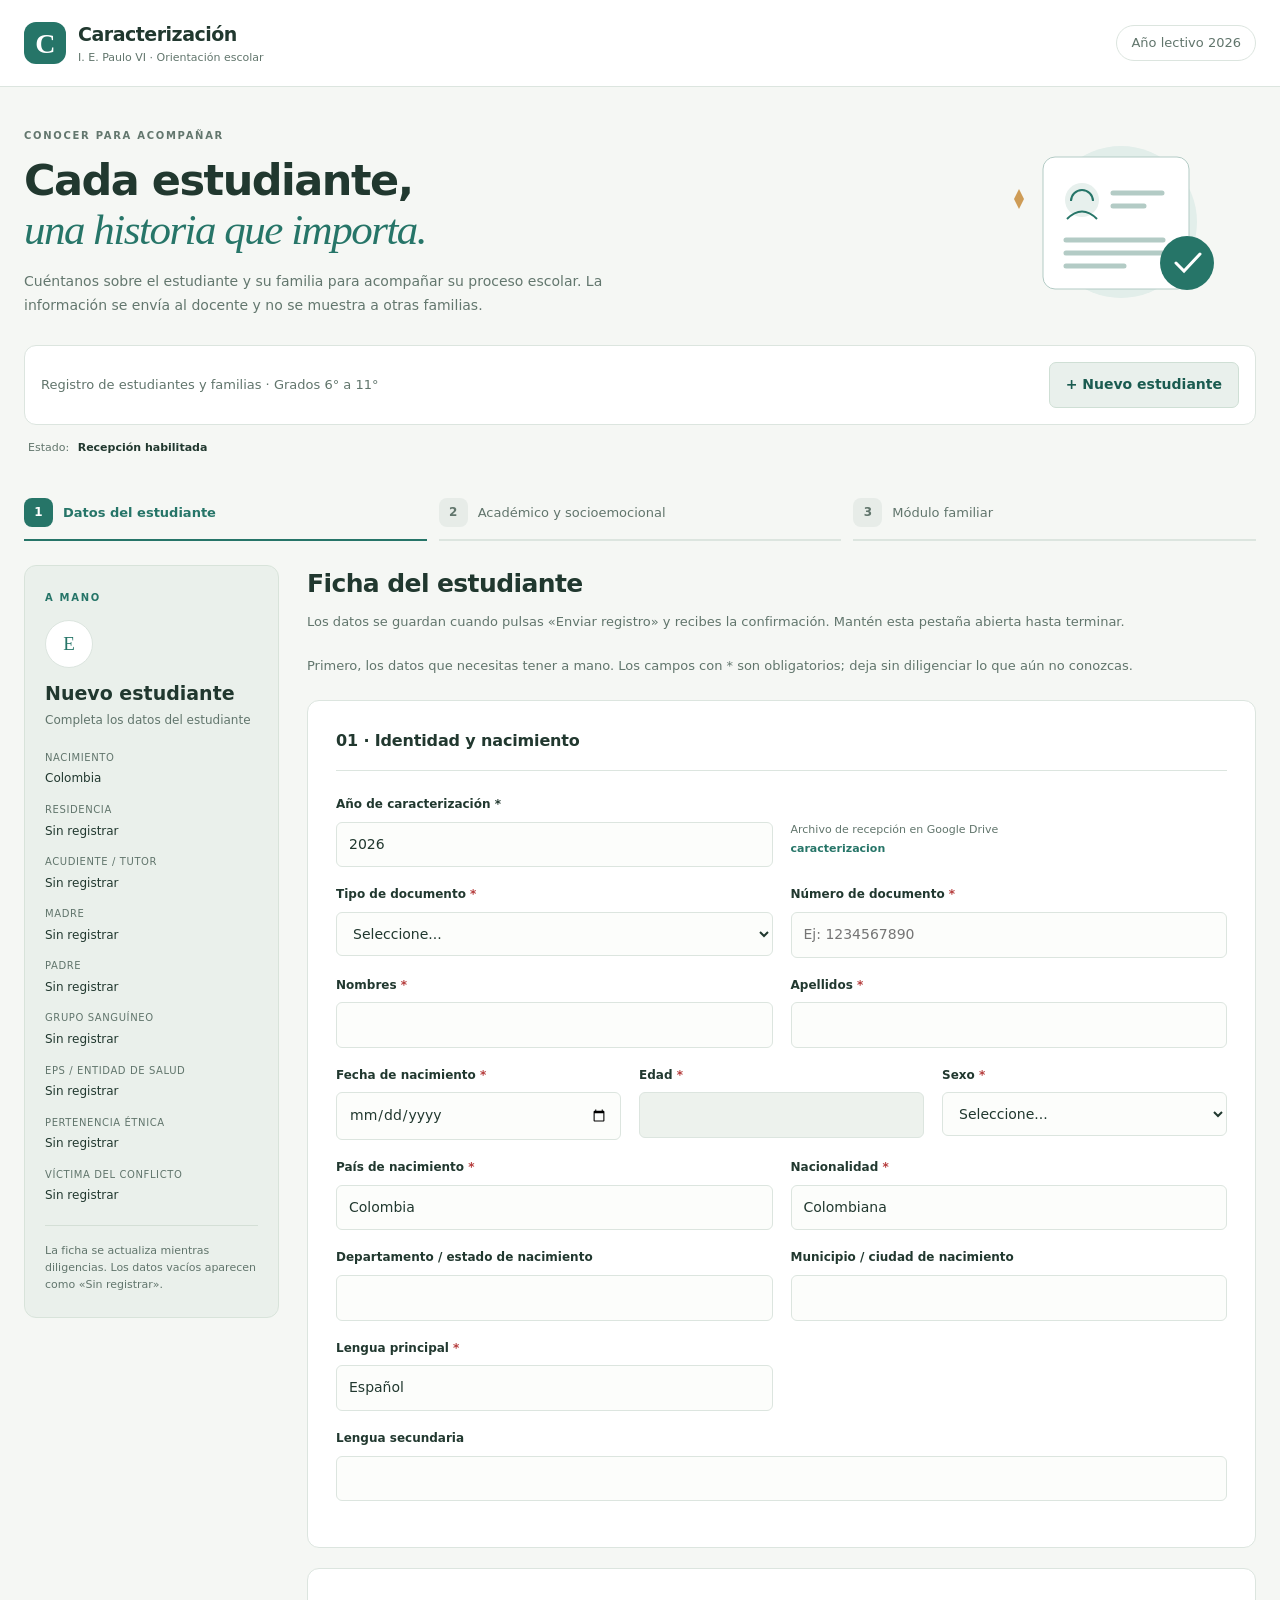
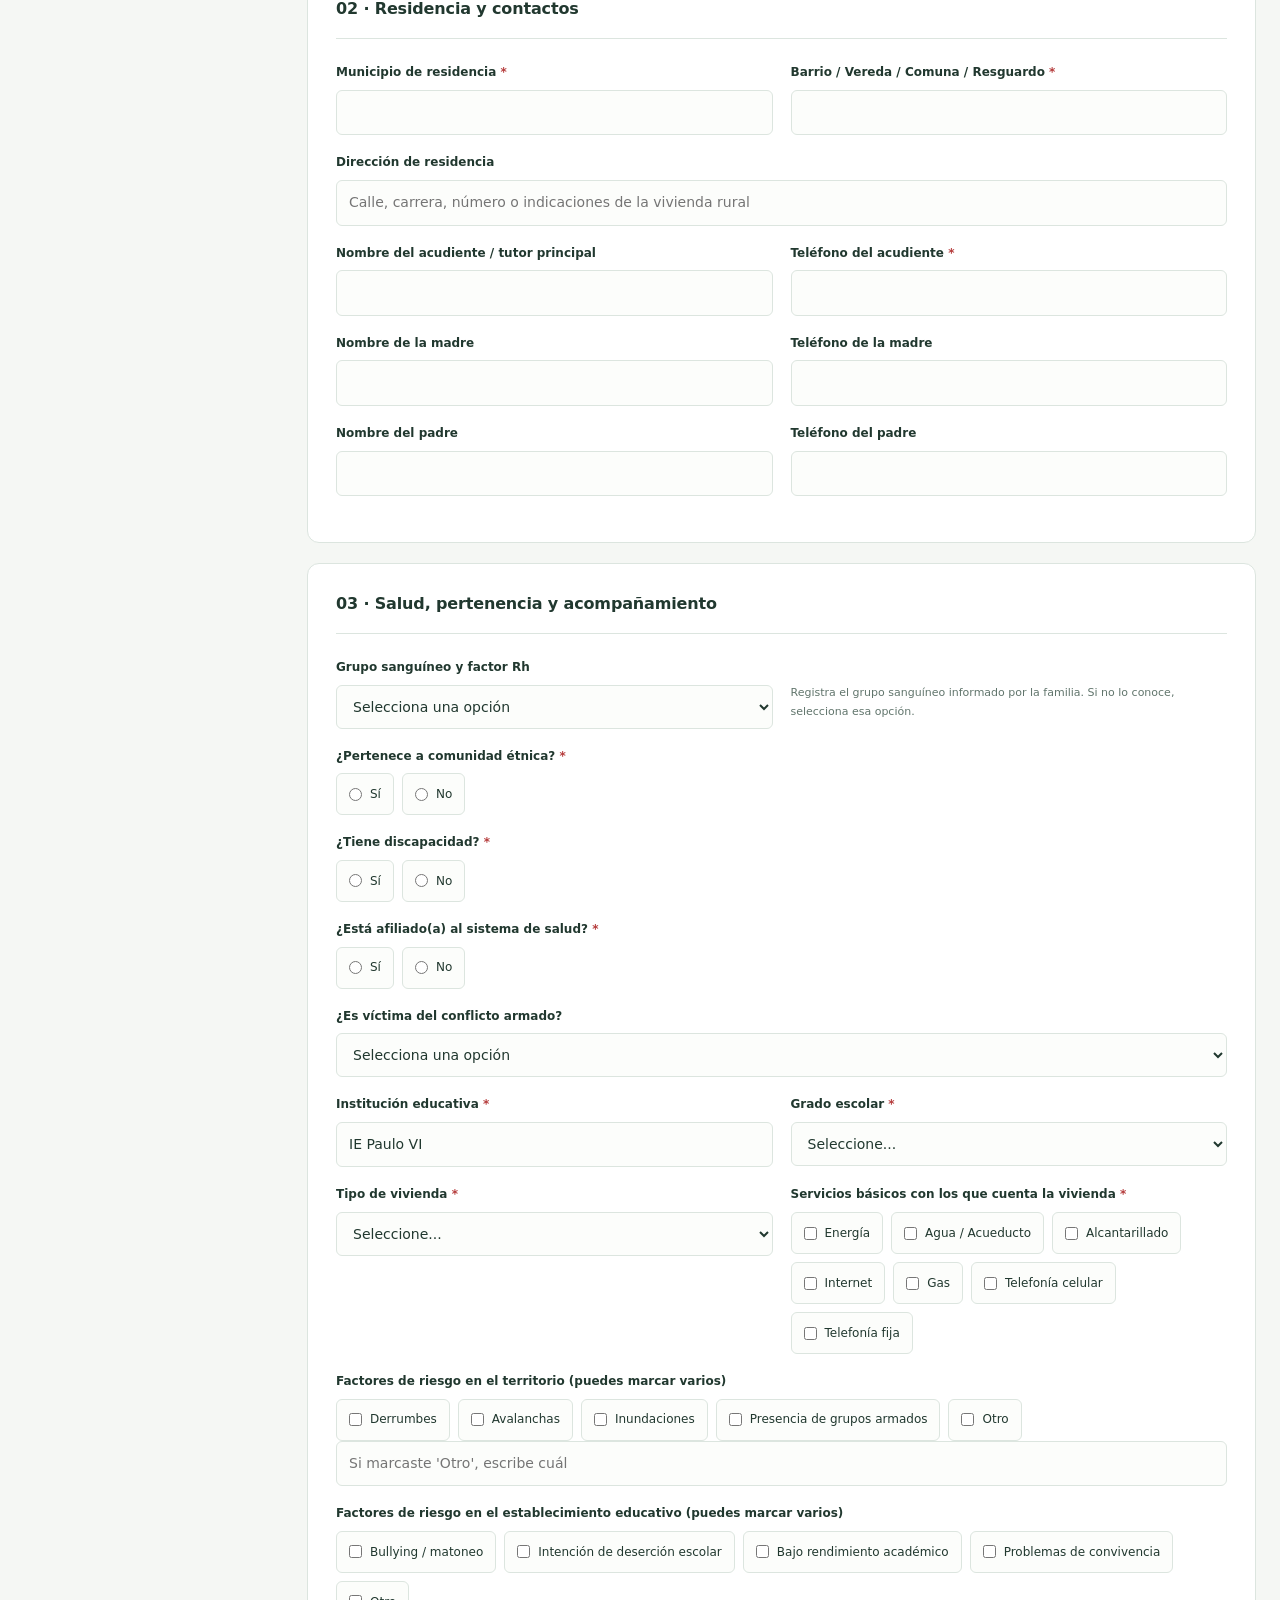
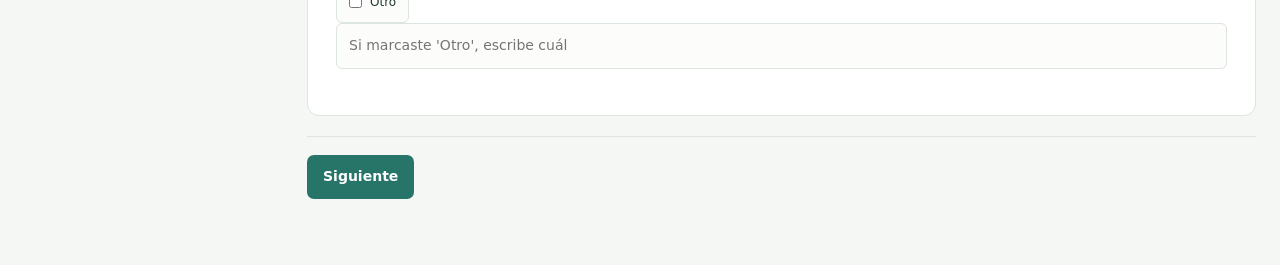
==== commit 1711008f: "Activa recepción verificada en Google Sheets" ====
--- a/index.html
+++ b/index.html
@@ -820,6 +820,6 @@
 </section>
 </section></div>
 </main>
-<script src="js/main.js" type="module"></script>
+<script src="js/main.js?v=20260927" type="module"></script>
 </body>
 </html>
